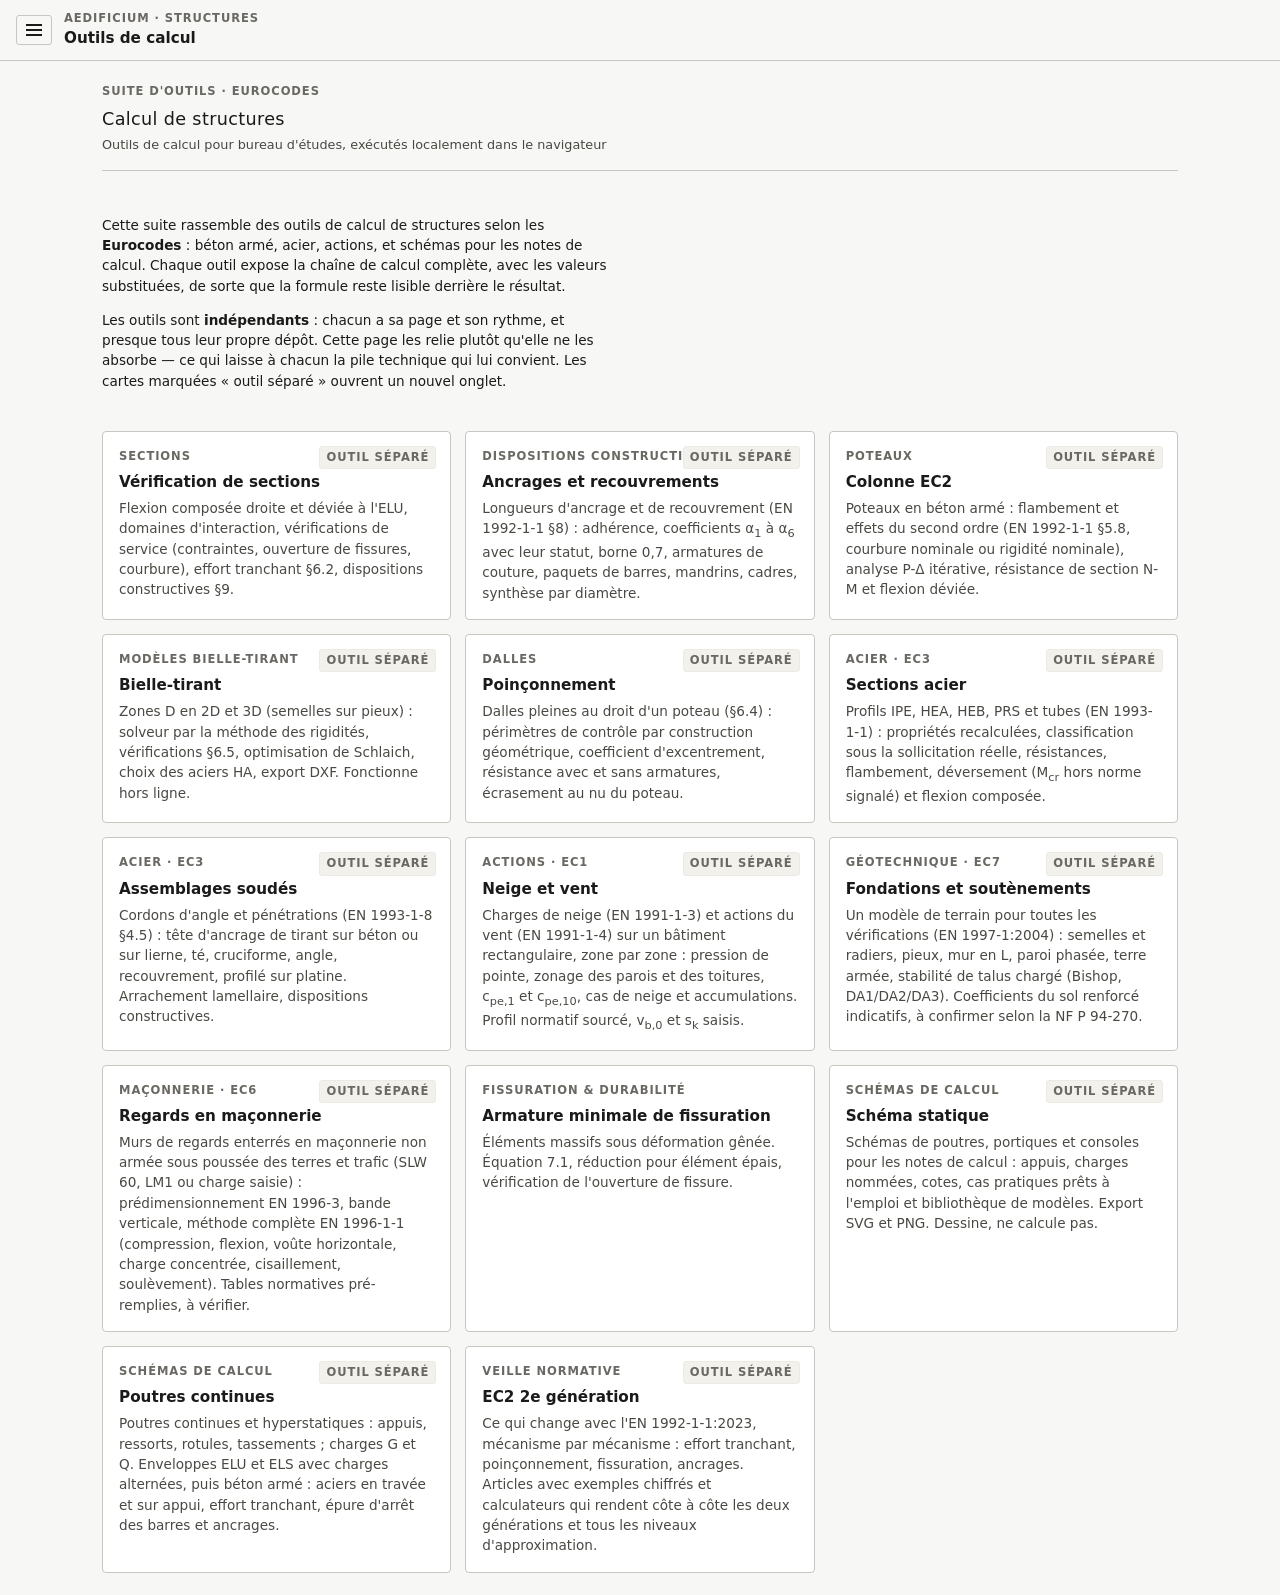
==== index.html @ 19eb360b "feat: carte et menu de l outil regards en maconnerie (EC6) Co-Authored-By: Claude Opus 5.5 <noreply@" ====
<!DOCTYPE html>
<html lang="fr">
<head>
<meta charset="UTF-8">
<meta name="viewport" content="width=device-width, initial-scale=1.0">
<title>Aedificium · Outils de calcul de structures</title>
<style>
  :root{
    /* ---- Chassis ---- */
    --fond:#f7f7f6;             /* fond de page */
    --surface:#ffffff;          /* cartes, panneaux, champs */
    --surface-appui:#f2f1ec;    /* en-tetes de tableau, boutons au repos, blocs d'attente */
    --texte:#1a1a1a;
    --texte-doux:#4a4842;       /* notes, libelles de ligne, corps secondaire */
    --texte-faible:#6a6862;     /* legend, sous-titres, surtitres */
    --bordure:#c8c6c0;          /* filet structurant : cadres, champs, separateurs */
    --bordure-douce:#eceae4;    /* filet interne : lignes de liste, lignes de tableau */

    /* ---- Interface ---- */
    --accent:#1e5aa8;           /* focus, liens, etat actif — JAMAIS une couleur de sens */
    --accent-doux:#eaf1f9;      /* fond d'un champ actif, surlignage de zone */

    /* ---- Couleurs de sens ---- */
    --compression:#2f5d8a;      /* bielle, beton comprime, domaine resistant */
    --traction:#a8442a;         /* tirant, acier tendu, point sollicitant */
    --beton:#e7eaee;            /* aplat de matiere dans les traces */
    --neutre:#9a978f;           /* barre a effort nul, reperes de cotation */

    /* ---- Verdicts : trois etats, pas quatre ---- */
    --ok:#1f6f3f;      --ok-fond:#eaf4ee;
    --alerte:#8a6d00;  --alerte-fond:#fdf6e3;
    --refus:#a52121;   --refus-fond:#f8ecec;

    /* ---- Typographie ---- */
    --sans:system-ui,-apple-system,'Segoe UI',Roboto,sans-serif;
    --mono:ui-monospace,SFMono-Regular,Menlo,Consolas,monospace;

    /* ---- Rayons ---- */
    --rayon:4px;                /* cartes, panneaux, fieldsets */
    --rayon-petit:3px;          /* champs, boutons, pastilles */

    color-scheme:light;

    /* ---- Gabarit propre au hub ---- */
    --nav:252px;
  }
  *{box-sizing:border-box}
  html{-webkit-text-size-adjust:100%}
  body{margin:0;color:var(--texte);background:var(--fond);font-family:var(--sans);font-size:14px;line-height:1.5}
  :focus-visible{outline:2px solid var(--accent);outline-offset:1px}

  /* Tout nombre, toute unite : monoespace tabulaire. Le monoespace ne sert
     jamais de police de titre. */
  .field .u,.card .val,.kv,.step,.verdict,table,input[type=number]{
    font-family:var(--mono);font-variant-numeric:tabular-nums}

  /* Surtitres, libelles de panneau, pastilles et boutons : sans, majuscules
     espacees. */
  .eyebrow,.t-eyebrow,.menu-group-lbl,.subh,.tag,.card .k,.tool-card .cat,
  .tool-card .status,.placeholder .big,caption,.step.head,.verdict small,
  button.tool,details.adv summary,details.deriv summary,.panel-h{
    font-family:var(--sans);font-size:.72rem;letter-spacing:.08em;
    text-transform:uppercase;font-weight:600}

  /* ---------- App shell ---------- */
  /*
   * Le volet de navigation est un TIROIR, a toutes les largeurs.
   *
   * Il occupait auparavant une colonne permanente de 252 px sur grand ecran.
   * Un menu de six entrees, qu'on consulte quelques secondes puis plus du
   * tout, n'a pas a retenir un quart de la largeur pendant qu'on saisit. Il
   * s'ouvre donc sur demande, par l'icone a trois barres, et se referme des
   * qu'on a choisi — au clic sur le voile, a la touche Echap, ou en changeant
   * de page.
   */
  .app{display:grid;grid-template-columns:1fr;min-height:100vh}
  aside.nav{
    background:var(--surface);border-right:1px solid var(--bordure);
    position:fixed;left:0;top:0;width:var(--nav);height:100vh;overflow-y:auto;
    display:flex;flex-direction:column;z-index:40;
    /* Ferme, le volet sort AUSSI de l'ordre de tabulation : `visibility`
       fait ce que `transform` seul ne fait pas. */
    transform:translateX(-100%);visibility:hidden;
    transition:transform .2s, visibility .2s;
  }
  body.nav-open aside.nav{transform:translateX(0);visibility:visible}
  .brand{padding:20px 18px 16px;border-bottom:1px solid var(--bordure-douce)}
  .brand .eyebrow{color:var(--texte-faible)}
  .brand .name{font-size:.95rem;font-weight:600;margin-top:3px}
  .brand .desc{font-size:.8rem;color:var(--texte-doux);margin-top:2px}
  nav.menu{padding:10px 0;flex:1}
  .menu-group{padding:12px 18px 4px}
  .menu-group-lbl{color:var(--texte-faible)}
  a.item,span.item{
    display:flex;align-items:center;justify-content:space-between;gap:8px;
    padding:8px 18px 8px 16px;font-size:.85rem;color:var(--texte);text-decoration:none;
    border-left:3px solid transparent;cursor:pointer;
  }
  a.item:hover{background:var(--fond)}
  a.item.active{background:var(--accent-doux);border-left-color:var(--accent);color:var(--accent);font-weight:600}
  a.item:focus-visible{outline-offset:-2px}
  span.item.disabled{color:var(--texte-faible);cursor:default}
  .tag{padding:2px 6px;border-radius:var(--rayon-petit);background:var(--surface-appui);
    color:var(--texte-faible);border:1px solid var(--bordure-douce)}
  .nav-foot{padding:14px 18px;border-top:1px solid var(--bordure-douce);font-size:.8rem;color:var(--texte-doux);line-height:1.45}

  main{min-width:0}

  /*
   * La barre du haut porte l'icone du tiroir et l'identite de la suite. Elle
   * reste collee en haut : le menu doit etre atteignable sans remonter la
   * page.
   */
  .topbar{display:flex;align-items:center;gap:12px;position:sticky;top:0;z-index:30;
    background:var(--fond);border-bottom:1px solid var(--bordure);padding:10px 16px}
  .topbar .t-name{font-weight:600;font-size:.95rem}
  .topbar .t-eyebrow{color:var(--texte-faible)}
  .hamb{display:inline-flex;flex-direction:column;gap:3px;background:none;
    border:1px solid var(--bordure);border-radius:var(--rayon-petit);padding:8px 9px;cursor:pointer}
  .hamb:hover{background:var(--surface-appui)}
  .hamb span{width:16px;height:2px;background:var(--texte);display:block}

  /*
   * Le voile n'existe QUE volet ouvert. Sans la regle de base `display:none`,
   * il redevient un div ordinaire, donc une CELLULE de la grille `.app` :
   * il occupait la premiere colonne et repoussait le contenu hors de l'ecran.
   */
  .scrim{display:none;position:fixed;inset:0;background:var(--texte);opacity:.35;z-index:35}
  body.nav-open .scrim{display:block}

  .view-wrap{max-width:1120px;margin:0 auto;padding:0 22px}

  .page-h{display:flex;justify-content:space-between;align-items:flex-end;gap:20px;flex-wrap:wrap;
    padding:22px 0 16px;border-bottom:1px solid var(--bordure);margin-bottom:22px}
  .page-h .eyebrow{color:var(--texte-faible)}
  .page-h h1{font-size:1.1rem;margin:6px 0 2px;letter-spacing:.02em;font-weight:400}
  .page-h .sub{color:var(--texte-doux);font-size:.8rem}
  .verdict{font-size:.85rem;border-left:3px solid;border-radius:var(--rayon);padding:9px 13px;white-space:nowrap;font-weight:600}
  .verdict small{display:block;font-weight:400;color:inherit}
  .v-ok{color:var(--ok);border-color:var(--ok);background:var(--ok-fond)}
  .v-no{color:var(--refus);border-color:var(--refus);background:var(--refus-fond)}

  /* ---------- Accueil ---------- */
  .hero{padding:8px 0 4px}
  .hero .lead{font-size:.85rem;color:var(--texte);max-width:60ch}
  .toolgrid{display:grid;grid-template-columns:repeat(auto-fill,minmax(260px,1fr));gap:14px;margin:22px 0}
  .tool-card{display:block;text-decoration:none;color:inherit;border:1px solid var(--bordure);border-radius:var(--rayon);background:var(--surface);padding:16px;position:relative;transition:border-color .15s}
  a.tool-card:hover{border-color:var(--accent)}
  .tool-card .cat{color:var(--texte-faible)}
  .tool-card h3{font-size:.95rem;margin:6px 0 4px;font-weight:600}
  .tool-card p{font-size:.85rem;color:var(--texte-doux);margin:0}
  /* Pastille d'etat : information, pas verdict — donc pas de couleur de sens. */
  .tool-card .status{position:absolute;top:14px;right:14px;padding:2px 6px;border-radius:var(--rayon-petit);
    background:var(--surface-appui);color:var(--texte-faible);border:1px solid var(--bordure-douce)}
  .tool-card.soon{opacity:.85}

  /* ---------- shared building blocks (fissuration) ---------- */
  .grid{display:grid;grid-template-columns:340px 1fr;gap:22px;margin:0 0 22px}
  @media(max-width:900px){.grid{grid-template-columns:1fr}}
  .panel{background:var(--surface);border:1px solid var(--bordure);border-radius:var(--rayon)}
  .panel-h{color:var(--texte-faible);background:var(--surface-appui);
    border-bottom:1px solid var(--bordure-douce);padding:9px 14px;display:flex;align-items:center;gap:8px}
  .panel-h .num{color:var(--accent)}
  .panel-b{padding:12px 14px}
  .field{display:grid;grid-template-columns:1fr 96px;align-items:center;gap:8px;margin:8px 0;font-size:.85rem}
  .field .u{font-size:.8rem;color:var(--texte-doux);text-align:left;grid-column:2;margin-top:-4px}
  .field.stack{grid-template-columns:1fr}
  input,select{padding:.28rem .4rem;border:1px solid var(--bordure);border-radius:var(--rayon-petit);
    background:var(--surface);color:inherit;font:inherit;width:100%}
  input[type=number]{font-family:var(--mono);font-variant-numeric:tabular-nums;text-align:right;-moz-appearance:textfield}
  select{text-align:left}
  /* Le champ n'est habille d'accent-doux que pendant la saisie. */
  input:focus,select:focus{background:var(--accent-doux)}
  .note{font-size:.8rem;color:var(--texte-doux);margin:2px 0 10px;line-height:1.35}
  .grp{border-top:1px solid var(--bordure-douce);margin-top:6px;padding-top:8px}
  .grp:first-child{border-top:0;margin-top:0;padding-top:0}
  .subh{color:var(--texte-faible);padding:0 0 4px}
  details.adv summary{cursor:pointer;color:var(--texte-faible);padding:6px 0}
  details.adv[open] summary{color:var(--texte)}

  .draw-wrap{background:var(--surface);border:1px solid var(--bordure);border-radius:var(--rayon);margin-bottom:22px}
  .draw-b{padding:6px}
  svg.section{display:block;width:100%;height:auto;background:var(--surface);
    border:1px solid var(--bordure-douce);border-radius:var(--rayon-petit)}
  .legend{display:flex;gap:16px;flex-wrap:wrap;font-size:.8rem;color:var(--texte-doux);padding:8px 12px;border-top:1px solid var(--bordure-douce)}
  .legend i{display:inline-block;width:11px;height:11px;margin-right:5px;vertical-align:-1px;border-radius:1px}

  .cards{display:grid;grid-template-columns:1fr 1fr;gap:12px;margin-bottom:12px}
  @media(max-width:520px){.cards{grid-template-columns:1fr}}
  .card{border:1px solid var(--bordure);border-radius:var(--rayon);padding:12px 14px;background:var(--surface)}
  .card .k{color:var(--texte-faible)}
  .card .val{font-size:1.1rem;font-weight:600;margin-top:2px;line-height:1.1}
  .card .val small{font-size:.8rem;color:var(--texte-doux);font-weight:400}
  .card .x{font-family:var(--sans);font-size:.8rem;color:var(--texte-doux);margin-top:3px}
  .card.gov{border-color:var(--accent);background:var(--accent-doux)}
  .card.gov .val{color:var(--accent)}

  /* Verdict : lisere gauche de 3px, fond *-fond, texte en couleur pleine. */
  .verif{border:1px solid var(--bordure);border-radius:var(--rayon);overflow:hidden}
  .verif.ok{border-left:3px solid var(--ok)} .verif.no{border-left:3px solid var(--refus)}
  .verif-h{padding:10px 14px;font-size:.85rem;font-weight:600;display:flex;justify-content:space-between;align-items:center;gap:10px}
  .verif.ok .verif-h{background:var(--ok-fond);color:var(--ok)}
  .verif.no .verif-h{background:var(--refus-fond);color:var(--refus)}
  .verif-b{padding:6px 14px 12px}
  .kv{display:flex;justify-content:space-between;gap:10px;font-size:.85rem;padding:5px 0;border-bottom:1px solid var(--bordure-douce)}
  .kv:last-child{border-bottom:0}
  .kv .lab{font-family:var(--sans);color:var(--texte-doux)}

  details.deriv{margin-top:14px;background:var(--surface);border:1px solid var(--bordure);border-radius:var(--rayon)}
  details.deriv summary{cursor:pointer;color:var(--texte-faible);padding:11px 14px;list-style:none}
  details.deriv summary::-webkit-details-marker{display:none}
  details.deriv summary::before{content:"▸ ";color:var(--accent)}
  details.deriv[open] summary::before{content:"▾ "}
  .deriv-b{padding:2px 14px 14px;border-top:1px solid var(--bordure-douce)}
  .step{font-size:.85rem;padding:7px 0;border-bottom:1px solid var(--bordure-douce);display:grid;grid-template-columns:150px 1fr auto;gap:10px;align-items:baseline}
  @media(max-width:600px){.step{grid-template-columns:1fr}}
  .step .sym{color:var(--accent)}
  .step .expr{color:var(--texte-doux);word-break:break-word}
  .step .res{text-align:right;white-space:nowrap}
  .step.head{grid-template-columns:1fr;border-bottom:1px solid var(--bordure);color:var(--texte-faible);margin-top:8px;padding-bottom:4px}

  .ref{margin:22px 0}
  table{border-collapse:collapse;width:100%;font-size:.85rem;background:var(--surface)}
  th,td{border-bottom:1px solid var(--bordure-douce);padding:5px 8px;text-align:center;font-weight:400}
  th{background:var(--surface-appui);color:var(--texte-doux)}
  td.l,th.l{text-align:left}
  caption{text-align:left;color:var(--texte-faible);padding:10px 0 6px}

  .foot{border-top:1px solid var(--bordure);padding:18px 0 40px;color:var(--texte-doux);font-size:.8rem;line-height:1.5;margin-top:22px}
  .foot b{color:var(--texte)}
  .tools{display:flex;gap:10px;margin:0 0 12px;flex-wrap:wrap}
  button.tool{cursor:pointer;padding:.32rem .7rem;border:1px solid var(--bordure);border-radius:var(--rayon-petit);
    background:var(--surface-appui);color:inherit}
  button.tool:hover{background:color-mix(in srgb, var(--surface-appui) 95%, var(--texte))}

  /* Attente : bloc gris, pas un verdict — donc pas de lisere colore. */
  .placeholder{border:1px solid var(--bordure);border-radius:var(--rayon);background:var(--surface-appui);padding:34px 24px;text-align:center;margin:8px 0}
  .placeholder .big{color:var(--texte-faible)}
  .placeholder p{max-width:52ch;margin:10px auto 0;color:var(--texte-doux);font-size:.85rem}

  @media print{
    body{background:#fff}
    .app{grid-template-columns:1fr}
    aside.nav,.topbar,.hamb,.scrim,.tools,button.tool,details.deriv,details.adv{display:none!important}
    input,select{border:0;background:none;padding:0}
  }
  @media(prefers-reduced-motion:no-preference){
    .card .val,.verif,.verdict,.tool-card{transition:.18s}
  }
  @media(prefers-reduced-motion:reduce){
    aside.nav{transition:none}
  }

/* Une valeur forcee hors du domaine physique n'est pas un echec de
   verification : c'est un AVERTISSEMENT. D'ou la couleur d'alerte, jamais
   celle du refus — « une couleur de sens ne sert jamais de decor » vaut
   aussi dans l'autre sens. */
.avert{margin:0 0 12px}
.avert ul{margin:0;padding:10px 14px 10px 28px;list-style:disc;
  background:var(--alerte-fond);border-left:3px solid var(--alerte);
  border-radius:var(--rayon-petit);color:var(--alerte);font-size:.82rem;line-height:1.45}
.avert li+li{margin-top:6px}
</style>
</head>
<body>
<div class="app">
  <div class="scrim" onclick="toggleNav(false)"></div>

  <aside class="nav" id="nav">
    <div class="brand">
      <div class="eyebrow">Aedificium · Structures</div>
      <div class="name">Outils de calcul</div>
      <div class="desc">Bureau d'études · Eurocodes</div>
    </div>
    <nav class="menu" id="menu"></nav>
    <div class="nav-foot">
      Calculs exécutés localement, sans transmission de données. Eurocodes, 1<sup>re</sup> génération, valeurs recommandées.
    </div>
  </aside>

  <main>
    <div class="topbar">
      <button class="hamb" id="hamb" aria-label="Menu" aria-controls="nav" aria-expanded="false"
              onclick="toggleNav(!document.body.classList.contains('nav-open'))"><span></span><span></span><span></span></button>
      <div><div class="t-eyebrow">Aedificium · Structures</div><div class="t-name">Outils de calcul</div></div>
    </div>
    <div class="view-wrap"><div id="view"></div></div>
  </main>
</div>

<!--
  Charge AVANT le script en ligne : les deux sont des scripts classiques et
  partagent la portee globale, donc `armatureMinimaleBridage` y est visible.
  Le passer en module casserait les `onclick` en ligne de la page.
-->
<script src="./asmin.js"></script>

<script>
"use strict";
const $ = id => document.getElementById(id);

/* =========================================================
   REGISTRE DES PAGES ET DU MENU
   Pour ajouter un outil : ecrire une fonction render(container),
   l'enregistrer dans PAGES, et ajouter une entree dans MENU.
   ========================================================= */
const PAGES = {
  accueil:     { title:"Accueil",                          render:renderAccueil },
  fissuration: { title:"Armature minimale de fissuration", render:renderFissuration },
};

/*
 * Les outils de la suite vivent dans des DEPOTS SEPARES, chacun avec sa propre
 * pile technique et sa propre adresse. Cette page les relie ; elle ne les
 * absorbe pas. Une entree de menu porte donc soit une route interne
 * (`["route","Libelle"]`), soit une adresse externe
 * (`{href:"…", label:"…"}`).
 */
const OUTILS_EXTERNES = {
  sectionUls:   "https://henri421.github.io/section-uls/",
  stm:          "https://henri421.github.io/MBT/",
  poinconnement:"https://henri421.github.io/poinconnement/",
  assemblages:  "https://henri421.github.io/assemblages-ec3/",
  schema:       "https://henri421.github.io/schema-statique/",
  poutres:      "https://henri421.github.io/beam/",
  climat:       "https://henri421.github.io/charges-climatiques/",
  ancrages:     "https://henri421.github.io/dispositions-constructives/",
  colonne:      "https://henri421.github.io/colonne_ec2/",
  sectionsEc3:  "https://henri421.github.io/sections-ec3/",
  ec2Gen2:      "https://henri421.github.io/blog/",
  fondbis:      "https://henri421.github.io/Fondbis/",
  regard:       "https://henri421.github.io/regard/",
};

const MENU = [
  { group:null,                       items:[["accueil","Accueil"]] },
  { group:"Sections",                 items:[{href:OUTILS_EXTERNES.sectionUls, label:"Vérification de sections"}] },
  { group:"Dispositions constructives", items:[{href:OUTILS_EXTERNES.ancrages, label:"Ancrages et recouvrements"}] },
  { group:"Poteaux",                  items:[{href:OUTILS_EXTERNES.colonne, label:"Colonne EC2"}] },
  { group:"Modèles bielle-tirant",    items:[{href:OUTILS_EXTERNES.stm, label:"Bielle-tirant"}] },
  { group:"Dalles",                   items:[{href:OUTILS_EXTERNES.poinconnement, label:"Poinçonnement"}] },
  { group:"Acier · EC3",              items:[{href:OUTILS_EXTERNES.sectionsEc3, label:"Sections acier"},{href:OUTILS_EXTERNES.assemblages, label:"Assemblages soudés"}] },
  { group:"Actions · EC1",            items:[{href:OUTILS_EXTERNES.climat, label:"Neige et vent"}] },
  { group:"Géotechnique · EC7",       items:[{href:OUTILS_EXTERNES.fondbis, label:"Fondations et soutènements"}] },
  { group:"Maçonnerie · EC6",         items:[{href:OUTILS_EXTERNES.regard, label:"Regards en maçonnerie"}] },
  { group:"Fissuration & durabilité", items:[["fissuration","Armature minimale"]] },
  { group:"Schémas de calcul",        items:[{href:OUTILS_EXTERNES.schema, label:"Schéma statique"},{href:OUTILS_EXTERNES.poutres, label:"Poutres continues"}] },
  { group:"Veille normative",         items:[{href:OUTILS_EXTERNES.ec2Gen2, label:"EC2 2e génération"}] },
];

function buildMenu(){
  const m=$("menu"); let h="";
  MENU.forEach(sec=>{
    if(sec.group) h+=`<div class="menu-group"><span class="menu-group-lbl">${sec.group}</span></div>`;
    sec.items.forEach(item=>{
      // Adresse externe : lien sortant, ouvert dans un nouvel onglet, signale
      // comme tel. L'utilisateur doit savoir qu'il quitte cette page.
      if(!Array.isArray(item)){
        h+=`<a class="item" href="${item.href}" target="_blank" rel="noopener">${item.label}</a>`;
        return;
      }
      const [route,label]=item;
      if(sec.soon){
        h+=`<span class="item disabled">${label}</span>`;
      }else{
        h+=`<a class="item" href="#${route}" data-route="${route}">${label}</a>`;
      }
    });
  });
  m.innerHTML=h;
}
function setActive(route){
  document.querySelectorAll("a.item").forEach(a=>{
    const on=a.dataset.route===route;
    a.classList.toggle("active",on);
    if(on)a.setAttribute("aria-current","page"); else a.removeAttribute("aria-current");
  });
}
/*
 * Le tiroir de navigation. Un seul chemin d'ouverture et de fermeture : la
 * classe sur `body`. L'etat de l'icone la suit, sinon un lecteur d'ecran
 * annoncerait un menu ferme alors qu'il est ouvert.
 */
function toggleNav(open){
  document.body.classList.toggle("nav-open",open);
  const b=$("hamb");
  if(b) b.setAttribute("aria-expanded", open?"true":"false");
}
document.addEventListener("keydown", e=>{ if(e.key==="Escape") toggleNav(false); });

function router(){
  const route = (location.hash.replace("#","")||"accueil");
  const page = PAGES[route] || PAGES.accueil;
  document.title = page.title + " · Aedificium";
  const view=$("view"); view.innerHTML="";
  page.render(view);
  setActive(PAGES[route]?route:"accueil");
  toggleNav(false);
  window.scrollTo(0,0);
}
window.addEventListener("hashchange",router);

/* =========================================================
   PAGE : ACCUEIL
   ========================================================= */
function renderAccueil(view){
  view.innerHTML = `
  <div class="page-h">
    <div>
      <div class="eyebrow">Suite d'outils · Eurocodes</div>
      <h1>Calcul de structures</h1>
      <div class="sub">Outils de calcul pour bureau d'études, exécutés localement dans le navigateur</div>
    </div>
  </div>

  <div class="hero">
    <p class="lead">Cette suite rassemble des outils de calcul de structures selon les <b>Eurocodes</b> : béton armé, acier, actions, et schémas pour les notes de calcul. Chaque outil expose la chaîne de calcul complète, avec les valeurs substituées, de sorte que la formule reste lisible derrière le résultat.</p>
    <p class="lead">Les outils sont <b>indépendants</b> : chacun a sa page et son rythme, et presque tous leur propre dépôt. Cette page les relie plutôt qu'elle ne les absorbe — ce qui laisse à chacun la pile technique qui lui convient. Les cartes marquées « outil séparé » ouvrent un nouvel onglet.</p>
  </div>

  <div class="toolgrid">
    <a class="tool-card" href="${OUTILS_EXTERNES.sectionUls}" target="_blank" rel="noopener"><span class="status">outil séparé</span>
      <div class="cat">Sections</div>
      <h3>Vérification de sections</h3>
      <p>Flexion composée droite et déviée à l'ELU, domaines d'interaction, vérifications de service (contraintes, ouverture de fissures, courbure), effort tranchant &sect;6.2, dispositions constructives &sect;9.</p>
    </a>
    <a class="tool-card" href="${OUTILS_EXTERNES.ancrages}" target="_blank" rel="noopener"><span class="status">outil séparé</span>
      <div class="cat">Dispositions constructives</div>
      <h3>Ancrages et recouvrements</h3>
      <p>Longueurs d'ancrage et de recouvrement (EN 1992-1-1 &sect;8) : adhérence, coefficients &alpha;<sub>1</sub> à &alpha;<sub>6</sub> avec leur statut, borne 0,7, armatures de couture, paquets de barres, mandrins, cadres, synthèse par diamètre.</p>
    </a>
    <a class="tool-card" href="${OUTILS_EXTERNES.colonne}" target="_blank" rel="noopener"><span class="status">outil séparé</span>
      <div class="cat">Poteaux</div>
      <h3>Colonne EC2</h3>
      <p>Poteaux en béton armé : flambement et effets du second ordre (EN 1992-1-1 &sect;5.8, courbure nominale ou rigidité nominale), analyse P-&Delta; itérative, résistance de section N-M et flexion déviée.</p>
    </a>
    <a class="tool-card" href="${OUTILS_EXTERNES.stm}" target="_blank" rel="noopener"><span class="status">outil séparé</span>
      <div class="cat">Modèles bielle-tirant</div>
      <h3>Bielle-tirant</h3>
      <p>Zones D en 2D et 3D (semelles sur pieux) : solveur par la méthode des rigidités, vérifications &sect;6.5, optimisation de Schlaich, choix des aciers HA, export DXF. Fonctionne hors ligne.</p>
    </a>
    <a class="tool-card" href="${OUTILS_EXTERNES.poinconnement}" target="_blank" rel="noopener"><span class="status">outil séparé</span>
      <div class="cat">Dalles</div>
      <h3>Poinçonnement</h3>
      <p>Dalles pleines au droit d'un poteau (&sect;6.4) : périmètres de contrôle par construction géométrique, coefficient d'excentrement, résistance avec et sans armatures, écrasement au nu du poteau.</p>
    </a>
    <a class="tool-card" href="${OUTILS_EXTERNES.sectionsEc3}" target="_blank" rel="noopener"><span class="status">outil séparé</span>
      <div class="cat">Acier &middot; EC3</div>
      <h3>Sections acier</h3>
      <p>Profils IPE, HEA, HEB, PRS et tubes (EN 1993-1-1) : propriétés recalculées, classification sous la sollicitation réelle, résistances, flambement, déversement (M<sub>cr</sub> hors norme signalé) et flexion composée.</p>
    </a>
    <a class="tool-card" href="${OUTILS_EXTERNES.assemblages}" target="_blank" rel="noopener"><span class="status">outil séparé</span>
      <div class="cat">Acier &middot; EC3</div>
      <h3>Assemblages soudés</h3>
      <p>Cordons d'angle et pénétrations (EN 1993-1-8 &sect;4.5) : tête d'ancrage de tirant sur béton ou sur lierne, té, cruciforme, angle, recouvrement, profilé sur platine. Arrachement lamellaire, dispositions constructives.</p>
    </a>
    <a class="tool-card" href="${OUTILS_EXTERNES.climat}" target="_blank" rel="noopener"><span class="status">outil séparé</span>
      <div class="cat">Actions &middot; EC1</div>
      <h3>Neige et vent</h3>
      <p>Charges de neige (EN 1991-1-3) et actions du vent (EN 1991-1-4) sur un bâtiment rectangulaire, zone par zone : pression de pointe, zonage des parois et des toitures, c<sub>pe,1</sub> et c<sub>pe,10</sub>, cas de neige et accumulations. Profil normatif sourcé, v<sub>b,0</sub> et s<sub>k</sub> saisis.</p>
    </a>
    <a class="tool-card" href="${OUTILS_EXTERNES.fondbis}" target="_blank" rel="noopener"><span class="status">outil séparé</span>
      <div class="cat">Géotechnique &middot; EC7</div>
      <h3>Fondations et soutènements</h3>
      <p>Un modèle de terrain pour toutes les vérifications (EN 1997-1:2004) : semelles et radiers, pieux, mur en L, paroi phasée, terre armée, stabilité de talus chargé (Bishop, DA1/DA2/DA3). Coefficients du sol renforcé indicatifs, à confirmer selon la NF P 94-270.</p>
    </a>
    <a class="tool-card" href="${OUTILS_EXTERNES.regard}" target="_blank" rel="noopener"><span class="status">outil séparé</span>
      <div class="cat">Maçonnerie &middot; EC6</div>
      <h3>Regards en maçonnerie</h3>
      <p>Murs de regards enterrés en maçonnerie non armée sous poussée des terres et trafic (SLW 60, LM1 ou charge saisie) : prédimensionnement EN 1996-3, bande verticale, méthode complète EN 1996-1-1 (compression, flexion, voûte horizontale, charge concentrée, cisaillement, soulèvement). Tables normatives pré-remplies, à vérifier.</p>
    </a>
    <a class="tool-card" href="#fissuration">
      <div class="cat">Fissuration &amp; durabilité</div>
      <h3>Armature minimale de fissuration</h3>
      <p>Éléments massifs sous déformation gênée. Équation 7.1, réduction pour élément épais, vérification de l'ouverture de fissure.</p>
    </a>
    <a class="tool-card" href="${OUTILS_EXTERNES.schema}" target="_blank" rel="noopener"><span class="status">outil séparé</span>
      <div class="cat">Schémas de calcul</div>
      <h3>Schéma statique</h3>
      <p>Schémas de poutres, portiques et consoles pour les notes de calcul : appuis, charges nommées, cotes, cas pratiques prêts à l'emploi et bibliothèque de modèles. Export SVG et PNG. Dessine, ne calcule pas.</p>
    </a>
    <a class="tool-card" href="${OUTILS_EXTERNES.poutres}" target="_blank" rel="noopener"><span class="status">outil séparé</span>
      <div class="cat">Schémas de calcul</div>
      <h3>Poutres continues</h3>
      <p>Poutres continues et hyperstatiques : appuis, ressorts, rotules, tassements ; charges G et Q. Enveloppes ELU et ELS avec charges alternées, puis béton armé : aciers en travée et sur appui, effort tranchant, épure d'arrêt des barres et ancrages.</p>
    </a>
    <a class="tool-card" href="${OUTILS_EXTERNES.ec2Gen2}" target="_blank" rel="noopener"><span class="status">outil séparé</span>
      <div class="cat">Veille normative</div>
      <h3>EC2 2e génération</h3>
      <p>Ce qui change avec l'EN 1992-1-1:2023, mécanisme par mécanisme : effort tranchant, poinçonnement, fissuration, ancrages. Articles avec exemples chiffrés et calculateurs qui rendent côte à côte les deux générations et tous les niveaux d'approximation.</p>
    </a>
  </div>`;
}

/* =========================================================
   PAGE : PLACEHOLDER "À VENIR"
   ========================================================= */
function renderSoon(view,title,cat,desc){
  view.innerHTML=`
  <div class="page-h">
    <div><div class="eyebrow">${cat}</div><h1>${title}</h1><div class="sub">Module en préparation</div></div>
  </div>
  <div class="placeholder">
    <div class="big">Outil à venir</div>
    <p>${desc}</p>
    <p style="margin-top:14px"><a href="#accueil" style="color:var(--accent)">Retour à l'accueil</a></p>
  </div>`;
}

/* =========================================================
   PAGE : ARMATURE MINIMALE DE FISSURATION
   ========================================================= */
const F_IDS=["fck","s","t","mode","fcteff","kzt","methode","convK","fyk","sigsMode","sigsVal","phistar","h","b","c","phi","cas","wk","asprov","kt","k1","k2","k3","k4",
  // Champs de FORCAGE. Vides par defaut : un champ vide veut dire « calcule ».
  "impFctm","impFcteff","impD1","impHcef","impK","impKc","impAct","impAceff","impSigs"];

const F_DEF={fck:30,s:"0.25",t:3,mode:"impose",fcteff:2.9,kzt:0.8,methode:"din",convK:"ec2",fyk:500,sigsMode:"fyk",sigsVal:320,phistar:13.54,h:1000,b:1000,c:50,phi:12,cas:"traction",wk:0.3,asprov:8000,kt:0.4,k1:0.8,k2:1.0,k3:3.4,k4:0.425,
  // ⚠ CHAINES VIDES et non zeros : un « 0 » dans un champ de forcage serait
  // une valeur imposee a zero, ce qui annulerait l armature en silence.
  impFctm:"",impFcteff:"",impD1:"",impHcef:"",impK:"",impKc:"",impAct:"",impAceff:"",impSigs:""};
let fissState={};

const fmt=(x,d=2)=>(isFinite(x)?x.toLocaleString("fr-FR",{minimumFractionDigits:d,maximumFractionDigits:d}):"—");
const fmt0=x=>(isFinite(x)?Math.round(x).toLocaleString("fr-FR"):"—");

function renderFissuration(view){
  view.innerHTML = FISS_HTML;
  F_IDS.forEach(k=>{ const el=$(k); if(!el)return; el.value = (k in fissState)?fissState[k]:F_DEF[k]; });
  F_IDS.forEach(k=>{
    const el=$(k);
    el.addEventListener("input",()=>{ fissState[k]=el.value; fissRender(); });
  });
  $("cas").addEventListener("change",()=>{ $("k2").value=($("cas").value==="traction")?1.0:0.5; fissState.k2=$("k2").value; fissRender(); });
  buildBetonTable();
  fissRender();
}

function fissReadInputs(){
  const v={}; F_IDS.forEach(k=>{ const el=$(k); v[k]=(el.tagName==="SELECT")?el.value:parseFloat(el.value); }); return v;
}

function fissCompute(v){
  const r={};
  r.fcm=v.fck+8;
  r.fctm=v.fck<=50?0.30*Math.pow(v.fck,2/3):2.12*Math.log(1+r.fcm/10);
  r.bcc=Math.exp(parseFloat(v.s)*(1-Math.sqrt(28/v.t)));
  r.fctmt=(v.t<28?r.bcc:Math.pow(r.bcc,2/3))*r.fctm;
  r.fcteff=(v.mode==="auto")?r.fctmt:v.fcteff;
  // La chaine d'armature minimale vit dans asmin.js, testee contre le cas de
  // validation de SPEC_correction_Asmin_bridage.md §7. Ne pas la reecrire ici.
  //
  // Les champs de forcage : un champ VIDE veut dire « calcule », jamais zero.
  // `retenu()` dans asmin.js ignore les chaines vides et les NaN — et
  // `fissReadInputs` fait `parseFloat`, qui rend NaN sur un champ vide — donc
  // on peut les transmettre tels quels sans les filtrer ici.
  const impose = {
    fctm: v.impFctm, fcteff: v.impFcteff, d1: v.impD1, hcef: v.impHcef,
    k: v.impK, kc: v.impKc, Act: v.impAct, Aceff: v.impAceff, sigs: v.impSigs,
  };

  const am = armatureMinimaleBridage({
    h: v.h, b: v.b, cnom: v.c, phi: v.phi,
    fck: v.fck, fyk: v.fyk, Es: 200000,
    wk: v.wk, kzt: v.kzt, kc: (v.cas === "traction") ? 1.0 : 0.4,
    methode: v.methode,
    conventionK: v.convK,
    sollicitation: v.cas,
    // UN SEUL selecteur pour f_ct,eff, a quatre branches, plutot que deux
    // controles qui se recouvriraient. « impose » et « auto » fournissent la
    // valeur directement ; « kzt » et « tardif » la laissent calculer par
    // asmin.js, qui porte les deux regles.
    scenario: v.mode === "tardif" ? "tardif" : "jeune",
    ...(v.mode === "impose"
      ? { fcteffImpose: v.fcteff }
      : v.mode === "auto"
        ? { fcteffImpose: r.fctmt }
        : {}),
    ...(v.sigsMode === "phistar"
      ? { phiStar: v.phistar }
      : { sigs: (v.sigsMode === "fyk") ? v.fyk : v.sigsVal }),
    impose,
  });

  r.am = am;
  r.k = am.k;
  r.kc = am.kc;
  r.fctm = am.fctm;
  r.fcteff = am.fcteff;
  r.Act = am.Act;
  r.sigs = am.sigs;
  r.hcef = am.hcef;
  r.Asmin = am.AsMinceTotal;
  r.AsminFace = am.AsMinceParNappe;
  r.AsminThick = am.AsEpaisTotal;
  r.rho = am.AsMinTotal / (v.b * v.h);
  r.nZone = am.nappes;
  r.ActEff = am.nappes * am.Aceff;

  // La non-fragilite du §9.2.1.1 reste calculee ici : elle repond a une AUTRE
  // question — la resistance, pas la maitrise de la fissuration — et ne fait
  // pas partie de la chaine de bridage.
  r.d = v.h - am.d1;
  r.Asnf = Math.max(0.26 * r.fctm / v.fyk, 0.0013) * v.b * r.d;
  r.Asgov = Math.max(am.AsMinTotal, r.Asnf);
  r.govWho = am.AsMinTotal >= r.Asnf ? "équation 7.1 (retrait gêné)" : "non-fragilité";
  r.AcEff = am.nappes * am.Aceff;
  r.rhoEff=v.asprov/r.AcEff;
  r.Nr=r.kc*r.k*r.fcteff*r.Act;
  r.sigsWk=r.Nr/v.asprov;
  r.Ecm=22000*Math.pow(r.fcm/10,0.3);
  r.ae=200000/r.Ecm;
  r.eps=Math.max((r.sigsWk-v.kt*r.fcteff/r.rhoEff*(1+r.ae*r.rhoEff))/200000, 0.6*r.sigsWk/200000);
  r.srmax=v.k3*v.c+v.k1*v.k2*v.k4*v.phi/r.rhoEff;
  r.wk=r.srmax*r.eps;
  r.ok=r.wk<=v.wk;
  return r;
}

function fissDraw(v,r){
  const svg=$("sec"); if(!svg)return;
  /* Un SVG genere en JS ne voit pas les variables CSS : les jetons sont lus une
     seule fois ici, puis passes en valeurs litterales aux attributs. Les
     valeurs de secours ne servent que si les proprietes personnalisees ne sont
     pas resolues (moteur sans support, environnement de test). */
  const cs=getComputedStyle(document.documentElement);
  const jeton=(nom,secours)=>(cs.getPropertyValue(nom)||"").trim()||secours;
  const ZONE_EFFECTIVE=jeton("--accent-doux","#eaf1f9"); // aplat de la zone tendue
  const CONTOUR=jeton("--texte","#1a1a1a");              // trait de section et barres
  const CONSTRUCTION=jeton("--accent","#1e5aa8");        // limite geometrique h_c,ef
  const COTE=jeton("--texte-doux","#4a4842");            // lignes et textes de cotation
  const MONO=jeton("--mono","ui-monospace,monospace");   // les cotes sont des nombres

  const W=640,H=360,padL=70,padR=44,padT=30,padB=50;
  const availW=W-padL-padR, availH=H-padT-padB;
  const sc=Math.min(availW/v.b, availH/v.h);
  const bw=v.b*sc, hh=v.h*sc, x0=padL+(availW-bw)/2, y0=padT+(availH-hh)/2;
  const cc=v.c*sc, hcefpx=r.hcef*sc, rphi=Math.max(2,(v.phi/2)*sc);
  const traction=v.cas==="traction";
  let g="";
  const rect=(x,y,w,h,fill,stroke,sw,dash)=>`<rect x="${x.toFixed(1)}" y="${y.toFixed(1)}" width="${w.toFixed(1)}" height="${h.toFixed(1)}" fill="${fill}" stroke="${stroke||"none"}" stroke-width="${sw||0}" ${dash?`stroke-dasharray="${dash}"`:""}/>`;
  const line=(x1,y1,x2,y2,st,sw,dash)=>`<line x1="${x1.toFixed(1)}" y1="${y1.toFixed(1)}" x2="${x2.toFixed(1)}" y2="${y2.toFixed(1)}" stroke="${st}" stroke-width="${sw||1}" ${dash?`stroke-dasharray="${dash}"`:""}/>`;
  const txt=(x,y,s,anc,col,sz)=>`<text x="${x.toFixed(1)}" y="${y.toFixed(1)}" text-anchor="${anc||"middle"}" fill="${col||CONTOUR}" font-family="${MONO}" font-size="${sz||11}">${s}</text>`;
  g+=rect(x0,y0+hh-hcefpx,bw,hcefpx,ZONE_EFFECTIVE);
  if(traction) g+=rect(x0,y0,bw,hcefpx,ZONE_EFFECTIVE);
  g+=rect(x0,y0,bw,hh,"none",CONTOUR,1.6);
  g+=line(x0,y0+hh-hcefpx,x0+bw,y0+hh-hcefpx,CONSTRUCTION,1,"4 3");
  if(traction) g+=line(x0,y0+hcefpx,x0+bw,y0+hcefpx,CONSTRUCTION,1,"4 3");
  const AsFace=traction?v.asprov/2:v.asprov;
  const barA=Math.PI*v.phi*v.phi/4;
  let n=Math.max(2,Math.round(AsFace/barA));
  const nDraw=Math.min(n,Math.max(2,Math.floor(bw/(2*rphi+4))));
  const face=yc=>{let s="";const us=bw-2*cc;for(let i=0;i<nDraw;i++){const x=x0+cc+(nDraw===1?us/2:us*i/(nDraw-1));s+=`<circle cx="${x.toFixed(1)}" cy="${yc.toFixed(1)}" r="${rphi.toFixed(1)}" fill="${CONTOUR}"/>`;}return s;};
  g+=face(y0+hh-cc);
  if(traction) g+=face(y0+cc);
  const dimX=x0-26;
  g+=line(dimX,y0,dimX,y0+hh,COTE,1)+line(dimX-4,y0,dimX+4,y0,COTE,1)+line(dimX-4,y0+hh,dimX+4,y0+hh,COTE,1);
  g+=`<text x="${(dimX-8).toFixed(1)}" y="${(y0+hh/2).toFixed(1)}" text-anchor="middle" fill="${COTE}" font-family="${MONO}" font-size="11" transform="rotate(-90 ${(dimX-8).toFixed(1)} ${(y0+hh/2).toFixed(1)})">h = ${fmt0(v.h)} mm</text>`;
  const dimY=y0+hh+24;
  g+=line(x0,dimY,x0+bw,dimY,COTE,1)+line(x0,dimY-4,x0,dimY+4,COTE,1)+line(x0+bw,dimY-4,x0+bw,dimY+4,COTE,1);
  g+=txt(x0+bw/2,dimY+14,`b = ${fmt0(v.b)} mm`,"middle",COTE,11);
  const bx=x0+bw+16;
  g+=line(bx,y0+hh-hcefpx,bx,y0+hh,CONSTRUCTION,1)+line(bx-4,y0+hh-hcefpx,bx+4,y0+hh-hcefpx,CONSTRUCTION,1)+line(bx-4,y0+hh,bx+4,y0+hh,CONSTRUCTION,1);
  g+=txt(bx+6,y0+hh-hcefpx/2+4,`h_c,ef=${fmt0(r.hcef)}`,"start",CONSTRUCTION,10);
  svg.innerHTML=g;
}

function fissRender(){
  const v=fissReadInputs(), r=fissCompute(v);
  const am=r.am;
  const nappe=am.nappes===2?" par nappe":"";
  /* Le suffixe « imposé » n'est PAS decoratif : c'est ce qui distingue une
     valeur que la chaine a calculee d'une valeur que l'ingenieur a forcee.
     Sans lui, une note de calcul presenterait les deux de la meme facon et ne
     serait verifiable par personne. */
  const marque=nom=>(am.sources[nom]==="impose"?" (imposé)":"");

  $("asmin").textContent=fmt0(am.AsMinceTotal);
  $("asminface").textContent=(v.cas==="traction")?`${fmt0(am.AsMinceParNappe)} mm²${nappe}`:"face tendue";
  $("asminthick").textContent=fmt0(am.AsEpaisTotal);
  $("asminborne").textContent=`zone de surface · borne ${fmt0(am.BorneTotal)} mm²`;
  $("asnf").textContent=fmt0(r.Asnf);
  $("asgov").textContent=fmt0(r.Asgov);
  $("govwho").textContent="→ "+r.govWho;

  $("approche").textContent=am.approcheRetenue==="epaisse"
    ?"approche ÉPAISSE — elle gouverne"
    :"approche MINCE — elle gouverne";
  $("asretenu").textContent=`${fmt0(am.AsMinParNappe)} mm²${nappe} · ${fmt0(am.AsMinTotal)} mm² au total`;
  $("referentiel").textContent=
    (am.methode==="ec2"?"texte EN 1992-1-1 §7.3.2(3)":"pratique allemande, branches h/d₁")
    +" · "+(am.conventionK==="de"?"k annexe allemande":"k EC2 recommandé");
  $("d1out").textContent=fmt0(am.d1)+" mm"+marque("d1");
  $("hcefout").textContent=fmt0(am.hcef)+" mm"+marque("hcef");
  $("fctmout").textContent=fmt(am.fctm,2)+" MPa"+marque("fctm");
  $("fcteffout").textContent=fmt(am.fcteff,2)+" MPa"+marque("fcteff");
  $("kout").textContent=fmt(am.k,3)+marque("k");
  $("kcout").textContent=fmt(am.kc,2)+marque("kc");
  $("actout").textContent=fmt0(am.Act)+" mm²"+marque("Act");
  $("aceffout").textContent=fmt0(am.Aceff)+" mm²"+marque("Aceff");
  $("sigsout").textContent=fmt(am.sigs,1)+" MPa"+marque("sigs");

  /* Les avertissements SIGNALENT, ils n'ecretent pas : ecreter retirerait a
     l'ingenieur la decision qu'il vient explicitement de prendre. */
  $("avertissements").innerHTML=am.avertissements.length===0?""
    :"<ul>"+am.avertissements.map(a=>"<li>"+a+"</li>").join("")+"</ul>";

  $("hcef").textContent=fmt0(r.hcef);
  $("aceff").textContent=fmt0(r.AcEff);
  $("rhoeff").textContent=fmt(r.rhoEff,4);
  $("sigsv").textContent=fmt0(r.sigsWk)+" MPa";
  $("eps").textContent=fmt(r.eps,6);
  $("srmax").textContent=fmt0(r.srmax);
  $("wkcalc").textContent=fmt(r.wk,3);
  $("wktgt").textContent=fmt(v.wk,2);
  const vb=$("verif"),chip=$("verifChip"),vd=$("verdict"),vdt=$("verdictTxt");
  if(r.ok){vb.className="verif ok";chip.textContent="✓ VÉRIFIÉ";vd.className="verdict v-ok";vdt.textContent=`w_k = ${fmt(r.wk,3)} ≤ ${fmt(v.wk,2)} mm`;}
  else{vb.className="verif no";chip.textContent="✗ NON VÉRIFIÉ";vd.className="verdict v-no";vdt.textContent=`w_k = ${fmt(r.wk,3)} > ${fmt(v.wk,2)} mm`;}
  if(r.sigsWk>v.fyk){chip.textContent="✗ σs > fyk : l'acier plastifie à la fissuration";vb.className="verif no";}
  fissDraw(v,r);
  fissSteps(v,r);
  window._state={v,r};
}

function fissSteps(v,r){
  const S=[];
  const row=(sym,expr,res)=>`<div class="step"><span class="sym">${sym}</span><span class="expr">${expr}</span><span class="res">${res}</span></div>`;
  const hd=t=>`<div class="step head">${t}</div>`;
  /* Meme marquage que dans le panneau : le detail du calcul doit dire, lui
     aussi, ce qui a ete impose — c'est lui qu'on relit pour verifier. */
  const marq=nom=>(r.am.sources[nom]==="impose"?" · IMPOSÉ":"");
  S.push(hd("A · Résistance en traction du béton"));
  S.push(row("f_cm","f_ck + 8 = "+fmt0(v.fck)+" + 8",fmt0(r.fcm)+" MPa"));
  S.push(row("f_ctm",v.fck<=50?`0,30 · ${fmt0(v.fck)}^(2/3)`:`2,12 · ln(1 + ${fmt(r.fcm,0)}/10)`,fmt(r.fctm,2)+" MPa"));
  S.push(row("β_cc(t)","exp{ "+v.s+" · [1 − √(28/"+fmt0(v.t)+")] }",fmt(r.bcc,3)));
  S.push(row("f_ctm(t)",(v.t<28?"β_cc":"β_cc^(2/3)")+" · f_ctm",fmt(r.fctmt,2)+" MPa"));
  S.push(row("f_ct,eff",{impose:"valeur imposée",auto:"= f_ctm(t)",kzt:`k_zt · f_ctm = ${fmt(v.kzt,2)} · ${fmt(r.fctm,2)}`,tardif:"max(f_ctm ; 3,0) — bridage tardif"}[v.mode]+marq("fcteff"),fmt(r.fcteff,2)+" MPa"));
  S.push(hd("B · Coefficients de l'équation 7.1"));
  S.push(row("k",(v.convK==="de"?"annexe allemande · ":"EC2 · ")+(v.h<=300?"h ≤ 300":(v.h>=800?"h ≥ 800":"interpolation"))+marq("k"),fmt(r.k,3)));
  S.push(row("k_c",(v.cas==="traction"?"traction pure":"flexion pure")+marq("kc"),fmt(r.kc,2)));
  S.push(row("A_ct",(v.cas==="traction"?"b · h":"b · h / 2")+marq("Act"),fmt0(r.Act)+" mm²"));
  S.push(row("d₁",("c + φ/2")+marq("d1"),fmt0(r.am.d1)+" mm"));
  S.push(row("h_c,ef",(v.methode==="ec2"?"texte EC2 · min(2,5·d₁ ; h/2)":`pratique allemande · h/d₁ = ${fmt(r.am.ratio,1)}`)+marq("hcef"),fmt0(r.hcef)+" mm"));
  S.push(row("A_c,ef","b · h_c,ef (une face)"+marq("Aceff"),fmt0(r.am.Aceff)+" mm²"));
  S.push(hd("C · Contrainte dans l'acier"));
  S.push(row("σ_s",{fyk:"= f_yk",val:"valeur imposée",phistar:`√(6·w_k·E_s·f_ct,eff / Ø*) = √(6·${fmt(v.wk,2)}·200000·${fmt(r.fcteff,2)} / ${fmt(v.phistar,2)})`}[v.sigsMode]+marq("sigs"),fmt(r.sigs,1)+" MPa"));
  S.push(hd("D · Armature minimale (éq. 7.1)"));
  S.push(row("A_s,min mince",`k_c·k·f_ct,eff·A_ct/σ_s = ${fmt(r.kc,1)}·${fmt(r.k,2)}·${fmt(r.fcteff,1)}·${fmt0(r.Act)}/${fmt0(r.sigs)}`,fmt0(r.am.AsMinceTotal)+" mm²"));
  S.push(row("A_s,min épais",`${r.am.nappes} · f_ct,eff·A_c,ef/σ_s — NI k NI k_c : ils reduisent l'effort a l'echelle de la section entiere, pas de la peau qui travaille`,fmt0(r.am.AsEpaisTotal)+" mm²"));
  S.push(row("borne","k·f_ct,eff·A_ct/f_yk — en deça, l'acier plastifie a la fissuration",fmt0(r.am.BorneTotal)+" mm²"));
  S.push(row("A_s,min retenu",`min(mince ; épais) — approche ${r.am.approcheRetenue}`,"<b>"+fmt0(r.am.AsMinTotal)+" mm² total · "+fmt0(r.am.AsMinParNappe)+" mm²"+(r.am.nappes===2?" par nappe":"")+"</b>"));
  S.push(row("ρ","A_s,min / (b·h)",fmt(r.rho*100,3)+" %"));
  S.push(hd("E · Non-fragilité (§9.2.1.1)"));
  S.push(row("d","h − d₁",fmt0(r.d)+" mm"));
  S.push(row("A_s,min,nf","max(0,26·f_ctm/f_yk ; 0,0013)·b·d",fmt0(r.Asnf)+" mm²"));
  S.push(hd("F · Élément épais — zone effective"));
  S.push(row("h_c,ef",(v.methode==="ec2"?"texte EC2 · min(2,5·d₁ ; h/2)":"pratique allemande, branches h/d₁")+marq("hcef"),fmt0(r.hcef)+" mm"));
  S.push(row("A_ct,eff",(r.nZone===2?"2·":"")+"b·h_c,ef",fmt0(r.ActEff)+" mm²"));
  S.push(row("A_s,min,épais",`max(${r.am.nappes} · f_ct,eff·A_c,ef/σ_s ; borne) — sans k ni k_c`,"<b>"+fmt0(r.AsminThick)+" mm²</b>"));
  S.push(hd("G · Ouverture de fissure (éq. 7.8 – 7.11)"));
  S.push(row("N_r","k_c·k·f_ct,eff·A_ct",fmt0(r.Nr)+" N"));
  S.push(row("σ_s (wk)","N_r / A_s,prov",fmt0(r.sigsWk)+" MPa"));
  S.push(row("ρ_p,eff","A_s,prov / A_c,eff",fmt(r.rhoEff,4)));
  S.push(row("ε_sm−ε_cm","éq. 7.9 (plancher 0,6σ_s/E_s)",fmt(r.eps,6)));
  S.push(row("s_r,max","k_3·c + k_1·k_2·k_4·φ/ρ_p,eff",fmt0(r.srmax)+" mm"));
  S.push(row("w_k","s_r,max · (ε_sm−ε_cm)","<b>"+fmt(r.wk,3)+" mm</b>"));
  $("steps").innerHTML=S.join("");
}

function buildBetonTable(){
  const classes=[["C12/15",12],["C16/20",16],["C20/25",20],["C25/30",25],["C30/37",30],["C35/45",35],["C40/50",40],["C45/55",45],["C50/60",50]];
  let h=""; classes.forEach(([nm,fck])=>{const fcm=fck+8,fctm=0.30*Math.pow(fck,2/3),fctk=0.7*fctm,Ecm=22000*Math.pow(fcm/10,0.3);h+=`<tr><td class="l">${nm}</td><td>${fck}</td><td>${fcm}</td><td>${fmt(fctm,2)}</td><td>${fmt(fctk,2)}</td><td>${fmt0(Ecm)}</td></tr>`;});
  $("betonTbl").innerHTML=h;
}

function copySummary(btn){
  const {v,r}=window._state;
  const am=r.am;
  const nappe=am.nappes===2?" par nappe":"";
  /* La synthese copiee porte les MEMES marques que l'ecran. Une note qui
     presenterait une valeur forcee comme calculee ne serait verifiable par
     personne, et c'est ce texte-la qu'on colle dans un rapport. */
  const marq=nom=>(am.sources[nom]==="impose"?" [IMPOSÉ]":"");
  const avert=am.avertissements.length===0?""
    :"\n--------------------------------------------\nAVERTISSEMENTS\n"+am.avertissements.map(a=>"  ! "+a).join("\n");

  const t=`ARMATURE MINIMALE DE FISSURATION — EN 1992-1-1
Béton C${v.fck} · fct,eff=${fmt(am.fcteff,2)} MPa${marq("fcteff")} · fyk=${v.fyk} MPa
Section h=${v.h} b=${v.b} c=${v.c} φ=${v.phi} · ${v.cas==="traction"?"traction pure":"flexion pure"}
Méthode h_c,ef : ${am.methode==="ec2"?"texte EN 1992-1-1 §7.3.2(3)":"pratique allemande, branches h/d1"}
Convention de k : ${am.conventionK==="de"?"annexe allemande (0,80→0,50)":"EC2 recommandé (1,00→0,65)"}
--------------------------------------------
d1        = ${fmt0(am.d1)} mm${marq("d1")}
h_c,ef    = ${fmt0(am.hcef)} mm${marq("hcef")}
k · k_c   = ${fmt(am.k,3)}${marq("k")} · ${fmt(am.kc,2)}${marq("kc")}
A_ct      = ${fmt0(am.Act)} mm²${marq("Act")}
A_c,ef    = ${fmt0(am.Aceff)} mm² (une face)${marq("Aceff")}
σ_s       = ${fmt(am.sigs,1)} MPa${marq("sigs")}
--------------------------------------------
As,min approche mince  = ${fmt0(am.AsMinceTotal)} mm² total · ${fmt0(am.AsMinceParNappe)} mm²${nappe}
As,min approche épaisse = ${fmt0(am.AsEpaisTotal)} mm² total · ${fmt0(am.AsEpaisParNappe)} mm²${nappe}
  (borne anti-plastification ${fmt0(am.BorneTotal)} mm² total)
As,min RETENU (${am.approcheRetenue}) = ${fmt0(am.AsMinTotal)} mm² total · ${fmt0(am.AsMinParNappe)} mm²${nappe}
As,min (non-fragilité) = ${fmt0(r.Asnf)} mm²
As,min GOUVERNANT     = ${fmt0(r.Asgov)} mm² (${r.govWho})${avert}
--------------------------------------------
Vérification wk (As,prov=${v.asprov} mm²):
  sr,max = ${fmt0(r.srmax)} mm · εsm-εcm = ${fmt(r.eps,6)}
  wk = ${fmt(r.wk,3)} mm  /  wk,max = ${fmt(v.wk,2)} mm  →  ${r.ok?"VÉRIFIÉ":"NON VÉRIFIÉ"}
--------------------------------------------
Réserve : les branches de h_c,ef ne sont pas le texte de l'EN 1992-1-1
(§7.3.2(3) : min(2,5(h−d) ; (h−x)/3 ; h/2)) mais la pratique allemande.
k est un paramètre national. En BE et au LU, la justification réglementaire
reste l'EN 1992-1-1 et ses annexes NBN / ILNAS. Ø* est une entrée.`;
  navigator.clipboard.writeText(t).then(()=>flash(btn,"Synthèse copiée"),()=>flash(btn,"Copie impossible"));
}
function flash(btn,msg){const o=btn.textContent;btn.textContent=msg;setTimeout(()=>btn.textContent=o,1400);}
function resetFiss(){ fissState={}; F_IDS.forEach(k=>{$(k).value=F_DEF[k];}); fissRender(); }

/* ---- Gabarit HTML de la page fissuration ---- */
const FISS_HTML = `
  <div class="page-h">
    <div>
      <div class="eyebrow">EN 1992-1-1 · §7.3.2 – 7.3.4</div>
      <h1>Armature minimale de fissuration</h1>
      <div class="sub">Éléments massifs sous déformation gênée · radiers, poutres épaisses, voiles bridés</div>
    </div>
    <div id="verdict" class="verdict v-ok"><small>Ouverture de fissure</small><span id="verdictTxt">—</span></div>
  </div>

  <div class="grid">
    <div class="panel">
      <div class="panel-h"><span class="num">01</span> Paramètres</div>
      <div class="panel-b">
        <div class="grp">
          <div class="subh">Béton</div>
          <div class="field"><label>Résistance fck</label><input id="fck" type="number" step="1"><div class="u">MPa</div></div>
          <div class="field"><label>Ciment (coeff. s)</label><select id="s"><option value="0.20">R · 0,20</option><option value="0.25">N · 0,25</option><option value="0.38">S · 0,38</option></select></div>
          <div class="field"><label>Âge fissuration t</label><input id="t" type="number" step="1" min="1"><div class="u">jours</div></div>
          <div class="field"><label>fct,eff</label><select id="mode"><option value="impose">valeur imposée</option><option value="auto">fctm(t) par β_cc</option><option value="kzt">k_zt · fctm (jeune âge)</option><option value="tardif">tardif · max(fctm ; 3,0)</option></select></div>
          <div class="field"><label>fct,eff imposé</label><input id="fcteff" type="number" step="0.1"><div class="u">MPa</div></div>
          <div class="field"><label>k_zt = fct,eff / fctm</label><input id="kzt" type="number" step="0.05" min="0.1" max="1"></div>
          <div class="note">Au jeune âge, la fissuration thermique survient souvent avant 28 j. Valeur minimale conseillée ≈ 2,9 MPa si l'échéance est incertaine. Ordres de grandeur de <em>k_zt</em> : 0,65 à 3 j, 0,75 à 5 j, 0,85 à 7 j — un radier massif dépasse 7 j, donc <em>k_zt</em> tend vers 1,0.</div>
          <div class="field"><label>Méthode h_c,ef</label><select id="methode"><option value="din">pratique allemande · branches h/d₁</option><option value="ec2">texte EN 1992-1-1 · 2,5·d₁</option></select></div>
          <div class="field"><label>Convention de k</label><select id="convK"><option value="ec2">EC2 · 1,00 → 0,65</option><option value="de">annexe allemande · 0,80 → 0,50</option></select></div>
          <div class="note">Deux choix <strong>indépendants</strong> : <em>k</em> est un paramètre d'annexe nationale, <em>h_c,ef</em> une famille de formules. « Branches allemandes, <em>k</em> de l'annexe belge » est un cas légitime. Les branches de <em>h_c,ef</em> ne sont <strong>pas le texte</strong> de l'EN 1992-1-1, dont le §7.3.2(3) écrit min(2,5(h−d) ; (h−x)/3 ; h/2) : en BE et au LU, la justification réglementaire reste l'EC2 et ses annexes NBN / ILNAS.</div>
        </div>
        <div class="grp">
          <div class="subh">Acier</div>
          <div class="field"><label>Limite fyk</label><input id="fyk" type="number" step="10"><div class="u">MPa</div></div>
          <div class="field"><label>σs (calcul)</label><select id="sigsMode"><option value="fyk">= fyk (plafond)</option><option value="val">valeur imposée</option><option value="phistar">dérivée de Ø* (§7.3.3)</option></select></div>
          <div class="field"><label>σs imposé</label><input id="sigsVal" type="number" step="10"><div class="u">MPa</div></div>
          <div class="field"><label>Ø* limite</label><input id="phistar" type="number" step="0.1" min="1"><div class="u">mm</div></div>
          <div class="note">Pour viser une largeur de fissure, lire σs au tableau 7.2N selon φ et wk — ou le dériver de Ø* par σs = √(6·w_k·E_s·f_ct,eff / Ø*). <strong>Ø* est une entrée</strong> : la définition de h_cr en traction pure reste à confirmer, et la recalculer figerait une hypothèse non vérifiée.</div>
        </div>
        <div class="grp">
          <div class="subh">Géométrie</div>
          <div class="field"><label>Hauteur h</label><input id="h" type="number" step="50"><div class="u">mm</div></div>
          <div class="field"><label>Largeur b</label><input id="b" type="number" step="50"><div class="u">mm</div></div>
          <div class="field"><label>Enrobage nominal c</label><input id="c" type="number" step="5"><div class="u">mm</div></div>
          <div class="field"><label>Diamètre φ</label><input id="phi" type="number" step="2"><div class="u">mm</div></div>
        </div>
        <div class="grp">
          <div class="subh">Sollicitation</div>
          <div class="field stack"><label>Cas de bridage</label><select id="cas"><option value="traction">Traction pure — retrait axial gêné (kc = 1)</option><option value="flexion">Flexion pure (kc = 0,4)</option></select></div>
        </div>
        <div class="grp">
          <div class="subh">Critère de fissuration</div>
          <div class="field"><label>wk,max cible</label><input id="wk" type="number" step="0.05"><div class="u">mm</div></div>
          <div class="field"><label>As,prov posé</label><input id="asprov" type="number" step="200"><div class="u">mm²</div></div>
          <div class="note">As,prov = section totale que vous comptez ferrailler. Sert à vérifier wk réel.</div>
        </div>
        <details class="adv">
          <summary>Coefficients avancés (7.9 / 7.11)</summary>
          <div class="field"><label>kt (durée)</label><input id="kt" type="number" step="0.1"><div class="u">–</div></div>
          <div class="field"><label>k1 (adhérence)</label><input id="k1" type="number" step="0.1"><div class="u">–</div></div>
          <div class="field"><label>k2 (déformation)</label><input id="k2" type="number" step="0.1"><div class="u">–</div></div>
          <div class="field"><label>k3</label><input id="k3" type="number" step="0.1"><div class="u">–</div></div>
          <div class="field"><label>k4</label><input id="k4" type="number" step="0.005"><div class="u">–</div></div>
          <div class="note">Valeurs recommandées EN 1992-1-1. Vérifiez l'Annexe Nationale (NBN / ILNAS). kt = 0,4 longue durée, 0,6 courte durée. k2 = 1,0 traction, 0,5 flexion.</div>
        </details>
        <details class="adv">
          <summary>Forcer des valeurs intermédiaires</summary>
          <div class="note">Un champ <strong>vide</strong> veut dire « calculé ». Une valeur saisie <strong>court-circuite sa formule</strong> et alimente la suite de la chaîne : imposer <em>d₁</em> change <em>h_c,ef</em>, imposer <em>f_ct,eff</em> change <em>σ_s</em>. Toute valeur imposée est <strong>marquée</strong> dans les résultats et la synthèse — une note qui présenterait une valeur forcée comme calculée ne serait vérifiable par personne. Une valeur hors du domaine physique produit un <strong>avertissement</strong>, jamais un écrêtage silencieux.</div>
          <div class="field"><label>f_ctm</label><input id="impFctm" type="number" step="0.01"><div class="u">MPa</div></div>
          <div class="field"><label>f_ct,eff</label><input id="impFcteff" type="number" step="0.01"><div class="u">MPa</div></div>
          <div class="field"><label>d₁</label><input id="impD1" type="number" step="1"><div class="u">mm</div></div>
          <div class="field"><label>h_c,ef</label><input id="impHcef" type="number" step="1"><div class="u">mm</div></div>
          <div class="field"><label>k</label><input id="impK" type="number" step="0.01"><div class="u">–</div></div>
          <div class="field"><label>k_c</label><input id="impKc" type="number" step="0.05"><div class="u">–</div></div>
          <div class="field"><label>A_ct</label><input id="impAct" type="number" step="1000"><div class="u">mm²</div></div>
          <div class="field"><label>A_c,ef une face</label><input id="impAceff" type="number" step="1000"><div class="u">mm²</div></div>
          <div class="field"><label>σ_s</label><input id="impSigs" type="number" step="1"><div class="u">MPa</div></div>
        </details>
      </div>
    </div>

    <div>
      <div class="draw-wrap">
        <div class="panel-h"><span class="num">02</span> Coupe de la section</div>
        <div class="draw-b"><svg id="sec" class="section" viewBox="0 0 640 360" preserveAspectRatio="xMidYMid meet" role="img" aria-label="Coupe de la section en béton armé"></svg></div>
        <div class="legend">
          <span><i style="background:var(--accent-doux);border:1px solid var(--accent)"></i>Zone tendue effective h_c,ef</span>
          <span><i style="background:var(--texte)"></i>Armature φ à l'échelle</span>
          <span><i style="background:var(--surface);border:1px solid var(--bordure)"></i>Section béton</span>
        </div>
      </div>

      <div id="avertissements" class="avert"></div>

      <div class="cards">
        <div class="card"><div class="k">A_s,min — approche mince (section entière)</div><div class="val"><span id="asmin">—</span> <small>mm²</small></div><div class="x" id="asminface">—</div></div>
        <div class="card"><div class="k">A_s,min — approche épaisse (zone efficace)</div><div class="val"><span id="asminthick">—</span> <small>mm²</small></div><div class="x" id="asminborne">—</div></div>
        <div class="card"><div class="k">Non-fragilité — §9.2.1.1</div><div class="val"><span id="asnf">—</span> <small>mm²</small></div><div class="x">plancher de ductilité</div></div>
        <div class="card gov"><div class="k">A_s,min retenu</div><div class="val"><span id="asgov">—</span> <small>mm²</small></div><div class="x" id="govwho">—</div></div>
      </div>

      <!--
        Le facteur 2 entre TOTAL et NAPPE est la cause classique d'un ecart
        avec une feuille de calcul : les deux sont nommes, jamais confondus.
        Et chaque grandeur dit si elle a ete CALCULEE ou IMPOSEE — sans quoi
        une note presenterait une valeur forcee exactement comme une valeur
        calculee, et ne serait verifiable par personne.
      -->
      <div class="verif ok">
        <div class="verif-h"><span>Armature minimale de bridage — détail</span><span id="approche">—</span></div>
        <div class="verif-b">
          <div class="kv"><span class="lab">A_s,min retenu</span><span class="v" id="asretenu">—</span></div>
          <div class="kv"><span class="lab">Méthode · convention de k</span><span class="v" id="referentiel">—</span></div>
          <div class="kv"><span class="lab">d₁ · h_c,ef</span><span class="v"><span id="d1out">—</span> · <span id="hcefout">—</span></span></div>
          <div class="kv"><span class="lab">f_ctm · f_ct,eff</span><span class="v"><span id="fctmout">—</span> · <span id="fcteffout">—</span></span></div>
          <div class="kv"><span class="lab">k · k_c</span><span class="v"><span id="kout">—</span> · <span id="kcout">—</span></span></div>
          <div class="kv"><span class="lab">A_ct · A_c,ef (une face)</span><span class="v"><span id="actout">—</span> · <span id="aceffout">—</span></span></div>
          <div class="kv"><span class="lab">σ_s</span><span class="v" id="sigsout">—</span></div>
        </div>
      </div>

      <div id="verif" class="verif ok">
        <div class="verif-h"><span>Vérification de l'ouverture de fissure · éq. 7.8</span><span id="verifChip">—</span></div>
        <div class="verif-b">
          <div class="kv"><span class="lab">h_c,ef · A_c,eff</span><span class="v"><span id="hcef">—</span> mm · <span id="aceff">—</span> mm²</span></div>
          <div class="kv"><span class="lab">ρ_p,eff = A_s,prov / A_c,eff</span><span class="v" id="rhoeff">—</span></div>
          <div class="kv"><span class="lab">σ_s = N_r / A_s,prov</span><span class="v" id="sigsv">—</span></div>
          <div class="kv"><span class="lab">ε_sm − ε_cm</span><span class="v" id="eps">—</span></div>
          <div class="kv"><span class="lab">s_r,max</span><span class="v"><span id="srmax">—</span> mm</span></div>
          <div class="kv"><span class="lab">w_k calculé / w_k,max</span><span class="v"><span id="wkcalc">—</span> / <span id="wktgt">—</span> mm</span></div>
        </div>
      </div>

      <details class="deriv"><summary>Détail du calcul — valeurs substituées</summary><div class="deriv-b" id="steps"></div></details>
    </div>
  </div>

  <div class="ref">
    <div class="panel">
      <div class="panel-h"><span class="num">03</span> Tables de référence · EN 1992-1-1</div>
      <div class="panel-b" style="overflow-x:auto">
        <table>
          <caption>Tableau 3.1 — propriétés des bétons</caption>
          <thead><tr><th class="l">Classe</th><th>f_ck</th><th>f_cm</th><th>f_ctm</th><th>f_ctk,0,05</th><th>E_cm</th></tr></thead>
          <tbody id="betonTbl"></tbody>
        </table>
        <table style="margin-top:16px">
          <caption>Tableau 7.2N — diamètre maximal φ*s [mm]</caption>
          <thead><tr><th class="l">σs [MPa]</th><th>wk=0,4</th><th>wk=0,3</th><th>wk=0,2</th></tr></thead>
          <tbody>
            <tr><td class="l">160</td><td>40</td><td>32</td><td>25</td></tr><tr><td class="l">200</td><td>32</td><td>25</td><td>16</td></tr>
            <tr><td class="l">240</td><td>20</td><td>16</td><td>12</td></tr><tr><td class="l">280</td><td>16</td><td>12</td><td>8</td></tr>
            <tr><td class="l">320</td><td>12</td><td>10</td><td>6</td></tr><tr><td class="l">360</td><td>10</td><td>8</td><td>5</td></tr>
            <tr><td class="l">400</td><td>8</td><td>6</td><td>4</td></tr><tr><td class="l">450</td><td>6</td><td>5</td><td>—</td></tr>
          </tbody>
        </table>
        <table style="margin-top:16px">
          <caption>Tableau 7.3N — espacement maximal [mm]</caption>
          <thead><tr><th class="l">σs [MPa]</th><th>wk=0,4</th><th>wk=0,3</th><th>wk=0,2</th></tr></thead>
          <tbody>
            <tr><td class="l">160</td><td>300</td><td>300</td><td>200</td></tr><tr><td class="l">200</td><td>300</td><td>250</td><td>150</td></tr>
            <tr><td class="l">240</td><td>250</td><td>200</td><td>100</td></tr><tr><td class="l">280</td><td>200</td><td>150</td><td>50</td></tr>
            <tr><td class="l">320</td><td>150</td><td>100</td><td>—</td></tr><tr><td class="l">360</td><td>100</td><td>50</td><td>—</td></tr>
          </tbody>
        </table>
      </div>
    </div>
  </div>

  <div class="foot">
    <div class="tools">
      <button class="tool" onclick="window.print()">Imprimer / PDF</button>
      <button class="tool" onclick="copySummary(this)">Copier la synthèse</button>
      <button class="tool" onclick="resetFiss()">Réinitialiser</button>
    </div>
    <p><b>Base normative.</b> EN 1992-1-1:2004 + AC:2010, §7.3.2 (éq. 7.1), §7.3.4 (éq. 7.8 – 7.11), tableau 3.1. La méthode « élément épais » suit l'EN 1992-3 et l'ouvrage de G. Meyer, <i>Rissbreitenbegrenzung nach DIN 1045-1 für dicke Bauteile</i>.</p>
    <p><b>Réserves.</b> Les valeurs recommandées (k3, k4, plancher de fct,eff) peuvent être modifiées par les Annexes Nationales belge (NBN) et luxembourgeoise (ILNAS). La 2ᵉ génération d'Eurocode (EN 1992-1-1:2023) révise la formulation de la maîtrise de la fissuration. Cet outil est une aide au calcul ; la vérification finale incombe à l'ingénieur.</p>
  </div>`;



/* ---- démarrage ---- */
buildMenu();
router();
</script>
</body>
</html>
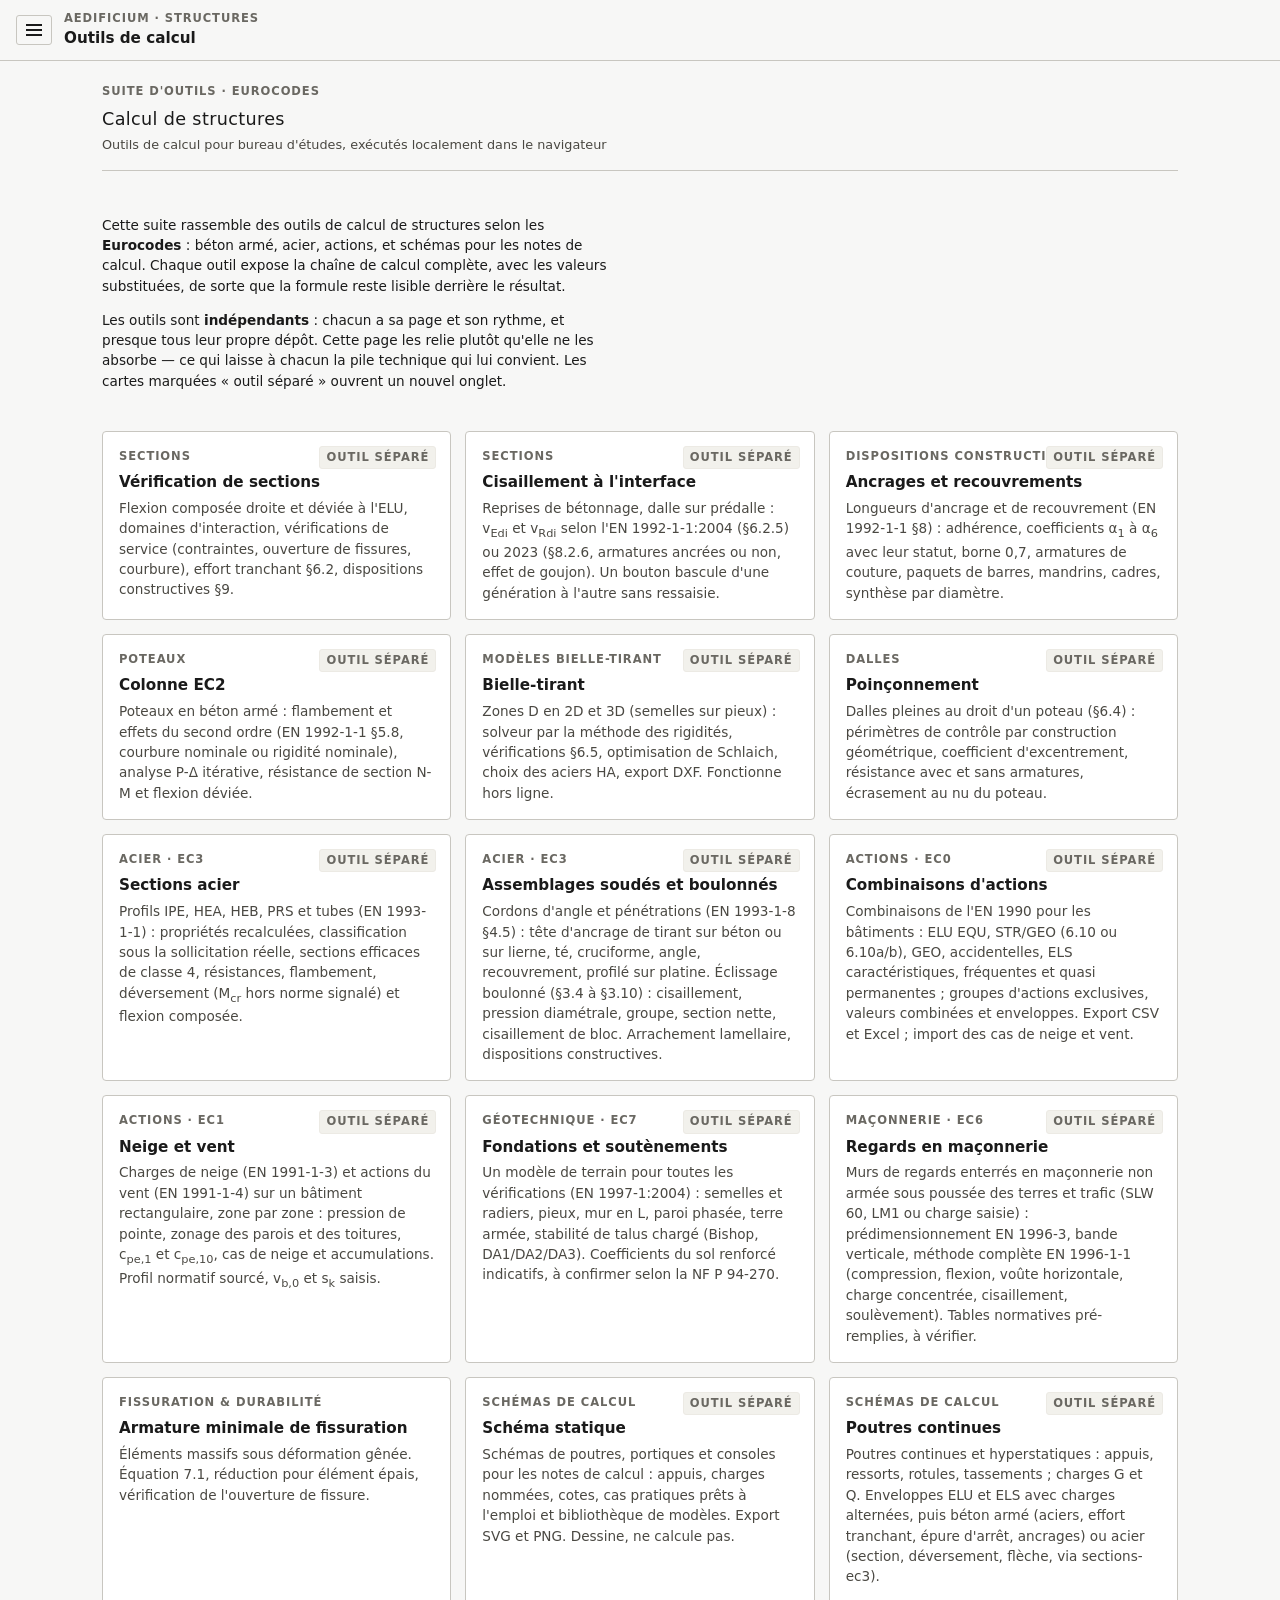
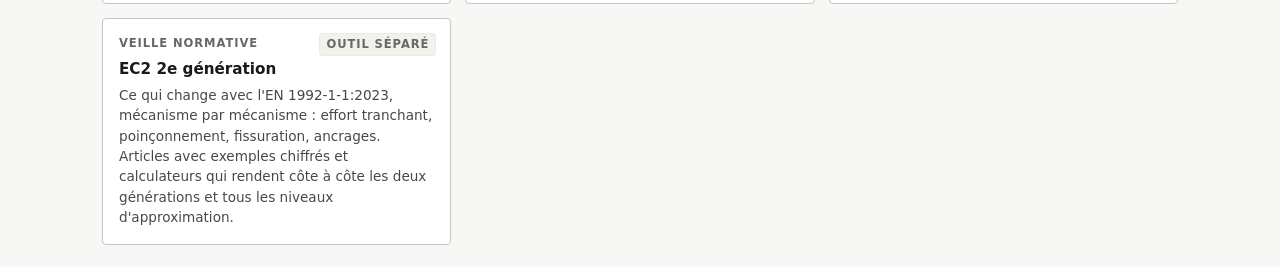
==== commit 999926c2: "feat: cartes et menu des combinaisons d'actions et du cisaillement a l'interface Descriptions mises " ====
--- a/index.html
+++ b/index.html
@@ -330,17 +330,19 @@
   ec2Gen2:      "https://henri421.github.io/blog/",
   fondbis:      "https://henri421.github.io/Fondbis/",
   regard:       "https://henri421.github.io/regard/",
+  combinaisons: "https://henri421.github.io/combinaisons-actions/",
+  interface:    "https://henri421.github.io/cisaillement-interface/",
 };
 
 const MENU = [
   { group:null,                       items:[["accueil","Accueil"]] },
-  { group:"Sections",                 items:[{href:OUTILS_EXTERNES.sectionUls, label:"Vérification de sections"}] },
+  { group:"Sections",                 items:[{href:OUTILS_EXTERNES.sectionUls, label:"Vérification de sections"},{href:OUTILS_EXTERNES.interface, label:"Cisaillement à l'interface"}] },
   { group:"Dispositions constructives", items:[{href:OUTILS_EXTERNES.ancrages, label:"Ancrages et recouvrements"}] },
   { group:"Poteaux",                  items:[{href:OUTILS_EXTERNES.colonne, label:"Colonne EC2"}] },
   { group:"Modèles bielle-tirant",    items:[{href:OUTILS_EXTERNES.stm, label:"Bielle-tirant"}] },
   { group:"Dalles",                   items:[{href:OUTILS_EXTERNES.poinconnement, label:"Poinçonnement"}] },
-  { group:"Acier · EC3",              items:[{href:OUTILS_EXTERNES.sectionsEc3, label:"Sections acier"},{href:OUTILS_EXTERNES.assemblages, label:"Assemblages soudés"}] },
-  { group:"Actions · EC1",            items:[{href:OUTILS_EXTERNES.climat, label:"Neige et vent"}] },
+  { group:"Acier · EC3",              items:[{href:OUTILS_EXTERNES.sectionsEc3, label:"Sections acier"},{href:OUTILS_EXTERNES.assemblages, label:"Assemblages soudés et boulonnés"}] },
+  { group:"Actions · EC0 et EC1",     items:[{href:OUTILS_EXTERNES.combinaisons, label:"Combinaisons d'actions"},{href:OUTILS_EXTERNES.climat, label:"Neige et vent"}] },
   { group:"Géotechnique · EC7",       items:[{href:OUTILS_EXTERNES.fondbis, label:"Fondations et soutènements"}] },
   { group:"Maçonnerie · EC6",         items:[{href:OUTILS_EXTERNES.regard, label:"Regards en maçonnerie"}] },
   { group:"Fissuration & durabilité", items:[["fissuration","Armature minimale"]] },
@@ -424,6 +426,11 @@
       <h3>Vérification de sections</h3>
       <p>Flexion composée droite et déviée à l'ELU, domaines d'interaction, vérifications de service (contraintes, ouverture de fissures, courbure), effort tranchant &sect;6.2, dispositions constructives &sect;9.</p>
     </a>
+    <a class="tool-card" href="${OUTILS_EXTERNES.interface}" target="_blank" rel="noopener"><span class="status">outil séparé</span>
+      <div class="cat">Sections</div>
+      <h3>Cisaillement à l'interface</h3>
+      <p>Reprises de bétonnage, dalle sur prédalle : v<sub>Edi</sub> et v<sub>Rdi</sub> selon l'EN 1992-1-1:2004 (&sect;6.2.5) ou 2023 (&sect;8.2.6, armatures ancrées ou non, effet de goujon). Un bouton bascule d'une génération à l'autre sans ressaisie.</p>
+    </a>
     <a class="tool-card" href="${OUTILS_EXTERNES.ancrages}" target="_blank" rel="noopener"><span class="status">outil séparé</span>
       <div class="cat">Dispositions constructives</div>
       <h3>Ancrages et recouvrements</h3>
@@ -447,12 +454,17 @@
     <a class="tool-card" href="${OUTILS_EXTERNES.sectionsEc3}" target="_blank" rel="noopener"><span class="status">outil séparé</span>
       <div class="cat">Acier &middot; EC3</div>
       <h3>Sections acier</h3>
-      <p>Profils IPE, HEA, HEB, PRS et tubes (EN 1993-1-1) : propriétés recalculées, classification sous la sollicitation réelle, résistances, flambement, déversement (M<sub>cr</sub> hors norme signalé) et flexion composée.</p>
+      <p>Profils IPE, HEA, HEB, PRS et tubes (EN 1993-1-1) : propriétés recalculées, classification sous la sollicitation réelle, sections efficaces de classe 4, résistances, flambement, déversement (M<sub>cr</sub> hors norme signalé) et flexion composée.</p>
     </a>
     <a class="tool-card" href="${OUTILS_EXTERNES.assemblages}" target="_blank" rel="noopener"><span class="status">outil séparé</span>
       <div class="cat">Acier &middot; EC3</div>
-      <h3>Assemblages soudés</h3>
-      <p>Cordons d'angle et pénétrations (EN 1993-1-8 &sect;4.5) : tête d'ancrage de tirant sur béton ou sur lierne, té, cruciforme, angle, recouvrement, profilé sur platine. Arrachement lamellaire, dispositions constructives.</p>
+      <h3>Assemblages soudés et boulonnés</h3>
+      <p>Cordons d'angle et pénétrations (EN 1993-1-8 &sect;4.5) : tête d'ancrage de tirant sur béton ou sur lierne, té, cruciforme, angle, recouvrement, profilé sur platine. Éclissage boulonné (&sect;3.4 à &sect;3.10) : cisaillement, pression diamétrale, groupe, section nette, cisaillement de bloc. Arrachement lamellaire, dispositions constructives.</p>
+    </a>
+    <a class="tool-card" href="${OUTILS_EXTERNES.combinaisons}" target="_blank" rel="noopener"><span class="status">outil séparé</span>
+      <div class="cat">Actions &middot; EC0</div>
+      <h3>Combinaisons d'actions</h3>
+      <p>Combinaisons de l'EN 1990 pour les bâtiments : ELU EQU, STR/GEO (6.10 ou 6.10a/b), GEO, accidentelles, ELS caractéristiques, fréquentes et quasi permanentes ; groupes d'actions exclusives, valeurs combinées et enveloppes. Export CSV et Excel ; import des cas de neige et vent.</p>
     </a>
     <a class="tool-card" href="${OUTILS_EXTERNES.climat}" target="_blank" rel="noopener"><span class="status">outil séparé</span>
       <div class="cat">Actions &middot; EC1</div>
@@ -482,7 +494,7 @@
     <a class="tool-card" href="${OUTILS_EXTERNES.poutres}" target="_blank" rel="noopener"><span class="status">outil séparé</span>
       <div class="cat">Schémas de calcul</div>
       <h3>Poutres continues</h3>
-      <p>Poutres continues et hyperstatiques : appuis, ressorts, rotules, tassements ; charges G et Q. Enveloppes ELU et ELS avec charges alternées, puis béton armé : aciers en travée et sur appui, effort tranchant, épure d'arrêt des barres et ancrages.</p>
+      <p>Poutres continues et hyperstatiques : appuis, ressorts, rotules, tassements ; charges G et Q. Enveloppes ELU et ELS avec charges alternées, puis béton armé (aciers, effort tranchant, épure d'arrêt, ancrages) ou acier (section, déversement, flèche, via sections-ec3).</p>
     </a>
     <a class="tool-card" href="${OUTILS_EXTERNES.ec2Gen2}" target="_blank" rel="noopener"><span class="status">outil séparé</span>
       <div class="cat">Veille normative</div>
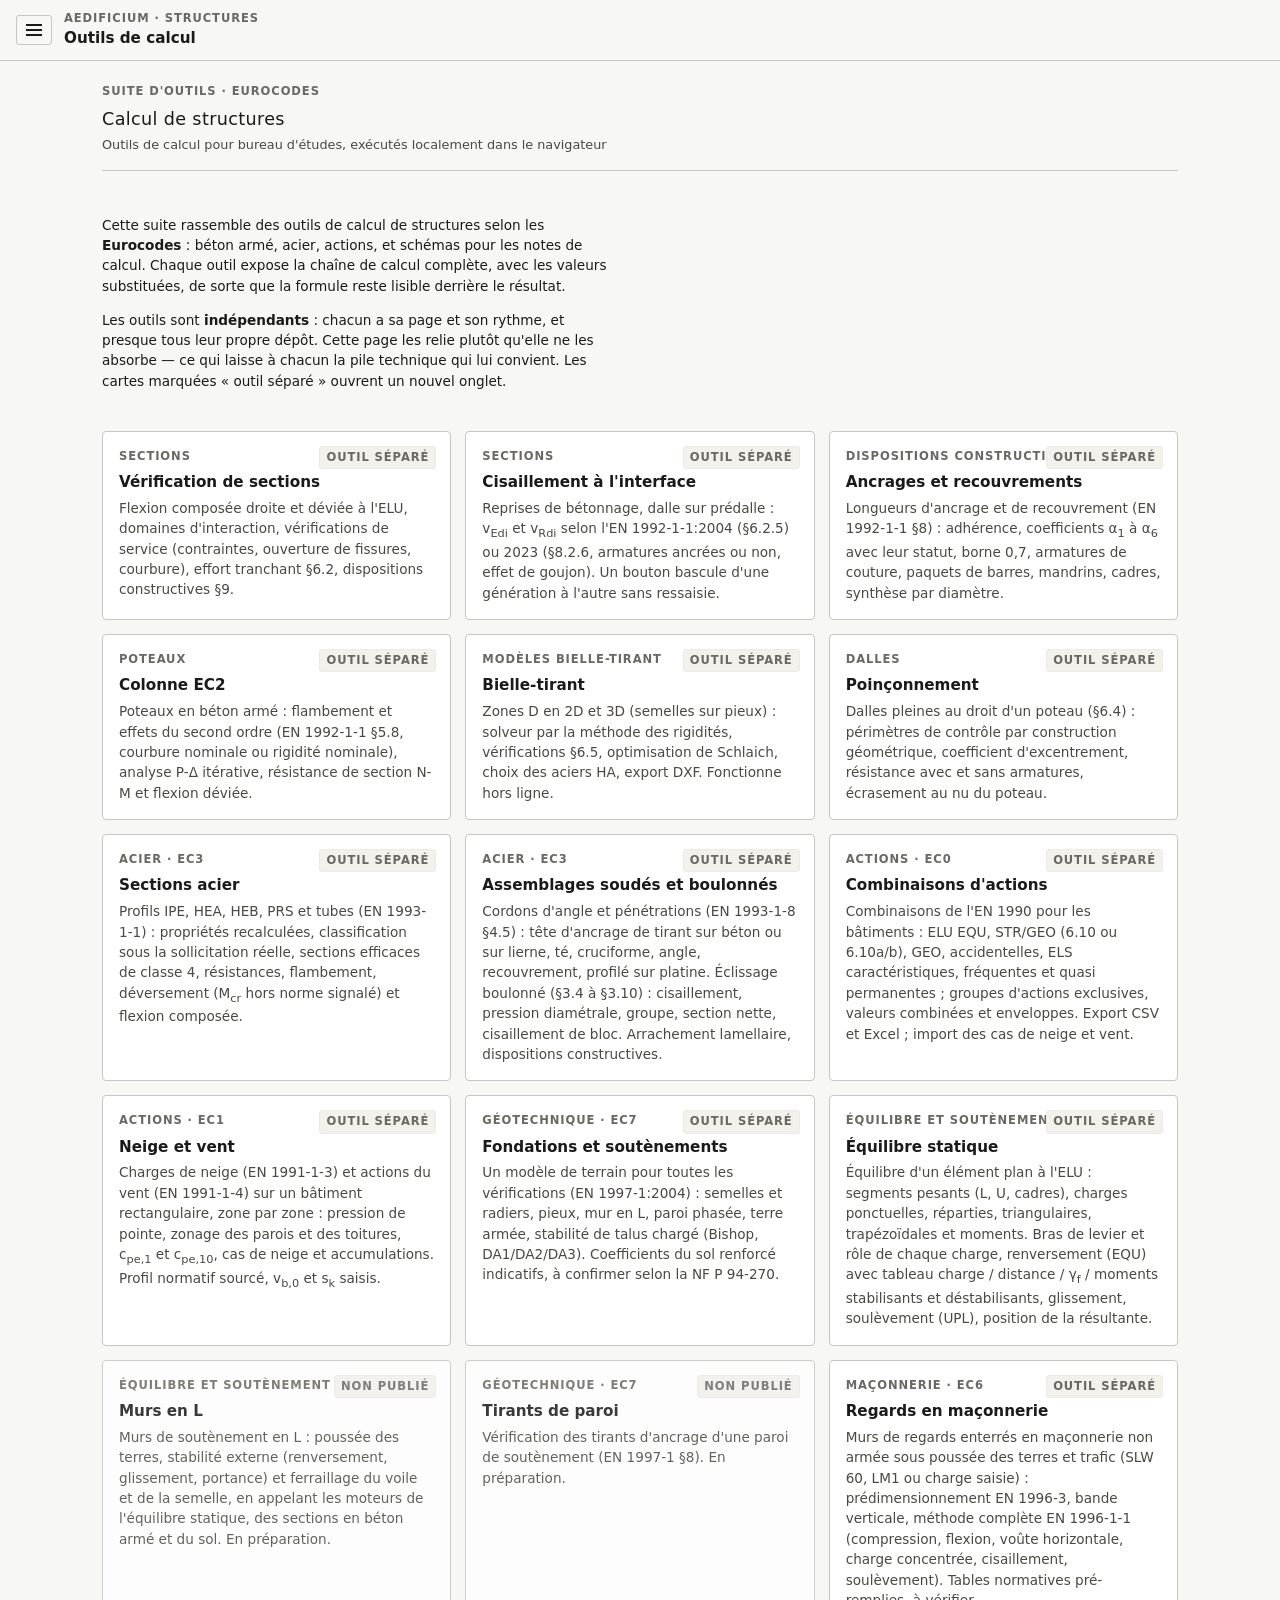
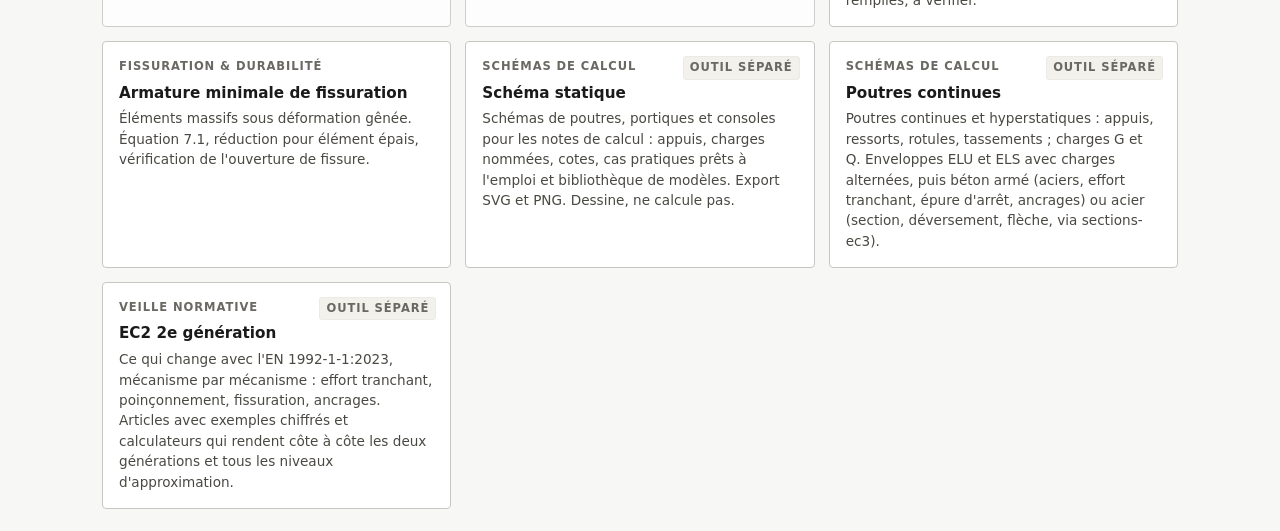
==== commit 8cd5b681: "feat: equilibre statique au hub ; murs en L et tirants de paroi annonces « non publié » Une entree d" ====
--- a/index.html
+++ b/index.html
@@ -332,6 +332,7 @@
   regard:       "https://henri421.github.io/regard/",
   combinaisons: "https://henri421.github.io/combinaisons-actions/",
   interface:    "https://henri421.github.io/cisaillement-interface/",
+  equilibre:    "https://henri421.github.io/equilibre-statique/",
 };
 
 const MENU = [
@@ -343,7 +344,8 @@
   { group:"Dalles",                   items:[{href:OUTILS_EXTERNES.poinconnement, label:"Poinçonnement"}] },
   { group:"Acier · EC3",              items:[{href:OUTILS_EXTERNES.sectionsEc3, label:"Sections acier"},{href:OUTILS_EXTERNES.assemblages, label:"Assemblages soudés et boulonnés"}] },
   { group:"Actions · EC0 et EC1",     items:[{href:OUTILS_EXTERNES.combinaisons, label:"Combinaisons d'actions"},{href:OUTILS_EXTERNES.climat, label:"Neige et vent"}] },
-  { group:"Géotechnique · EC7",       items:[{href:OUTILS_EXTERNES.fondbis, label:"Fondations et soutènements"}] },
+  { group:"Géotechnique · EC7",       items:[{href:OUTILS_EXTERNES.fondbis, label:"Fondations et soutènements"},{href:null, label:"Tirants de paroi"}] },
+  { group:"Équilibre et soutènement", items:[{href:OUTILS_EXTERNES.equilibre, label:"Équilibre statique"},{href:null, label:"Murs en L"}] },
   { group:"Maçonnerie · EC6",         items:[{href:OUTILS_EXTERNES.regard, label:"Regards en maçonnerie"}] },
   { group:"Fissuration & durabilité", items:[["fissuration","Armature minimale"]] },
   { group:"Schémas de calcul",        items:[{href:OUTILS_EXTERNES.schema, label:"Schéma statique"},{href:OUTILS_EXTERNES.poutres, label:"Poutres continues"}] },
@@ -358,7 +360,10 @@
       // Adresse externe : lien sortant, ouvert dans un nouvel onglet, signale
       // comme tel. L'utilisateur doit savoir qu'il quitte cette page.
       if(!Array.isArray(item)){
-        h+=`<a class="item" href="${item.href}" target="_blank" rel="noopener">${item.label}</a>`;
+        // Sans adresse : outil prevu mais pas encore publie, affiche comme tel.
+        h+=item.href===null
+          ? `<span class="item disabled">${item.label} <small>(non publié)</small></span>`
+          : `<a class="item" href="${item.href}" target="_blank" rel="noopener">${item.label}</a>`;
         return;
       }
       const [route,label]=item;
@@ -476,6 +481,21 @@
       <h3>Fondations et soutènements</h3>
       <p>Un modèle de terrain pour toutes les vérifications (EN 1997-1:2004) : semelles et radiers, pieux, mur en L, paroi phasée, terre armée, stabilité de talus chargé (Bishop, DA1/DA2/DA3). Coefficients du sol renforcé indicatifs, à confirmer selon la NF P 94-270.</p>
     </a>
+    <a class="tool-card" href="${OUTILS_EXTERNES.equilibre}" target="_blank" rel="noopener"><span class="status">outil séparé</span>
+      <div class="cat">Équilibre et soutènement</div>
+      <h3>Équilibre statique</h3>
+      <p>Équilibre d'un élément plan à l'ELU : segments pesants (L, U, cadres), charges ponctuelles, réparties, triangulaires, trapézoïdales et moments. Bras de levier et rôle de chaque charge, renversement (EQU) avec tableau charge / distance / &gamma;<sub>f</sub> / moments stabilisants et déstabilisants, glissement, soulèvement (UPL), position de la résultante.</p>
+    </a>
+    <div class="tool-card soon"><span class="status">non publié</span>
+      <div class="cat">Équilibre et soutènement</div>
+      <h3>Murs en L</h3>
+      <p>Murs de soutènement en L : poussée des terres, stabilité externe (renversement, glissement, portance) et ferraillage du voile et de la semelle, en appelant les moteurs de l'équilibre statique, des sections en béton armé et du sol. En préparation.</p>
+    </div>
+    <div class="tool-card soon"><span class="status">non publié</span>
+      <div class="cat">Géotechnique &middot; EC7</div>
+      <h3>Tirants de paroi</h3>
+      <p>Vérification des tirants d'ancrage d'une paroi de soutènement (EN 1997-1 &sect;8). En préparation.</p>
+    </div>
     <a class="tool-card" href="${OUTILS_EXTERNES.regard}" target="_blank" rel="noopener"><span class="status">outil séparé</span>
       <div class="cat">Maçonnerie &middot; EC6</div>
       <h3>Regards en maçonnerie</h3>
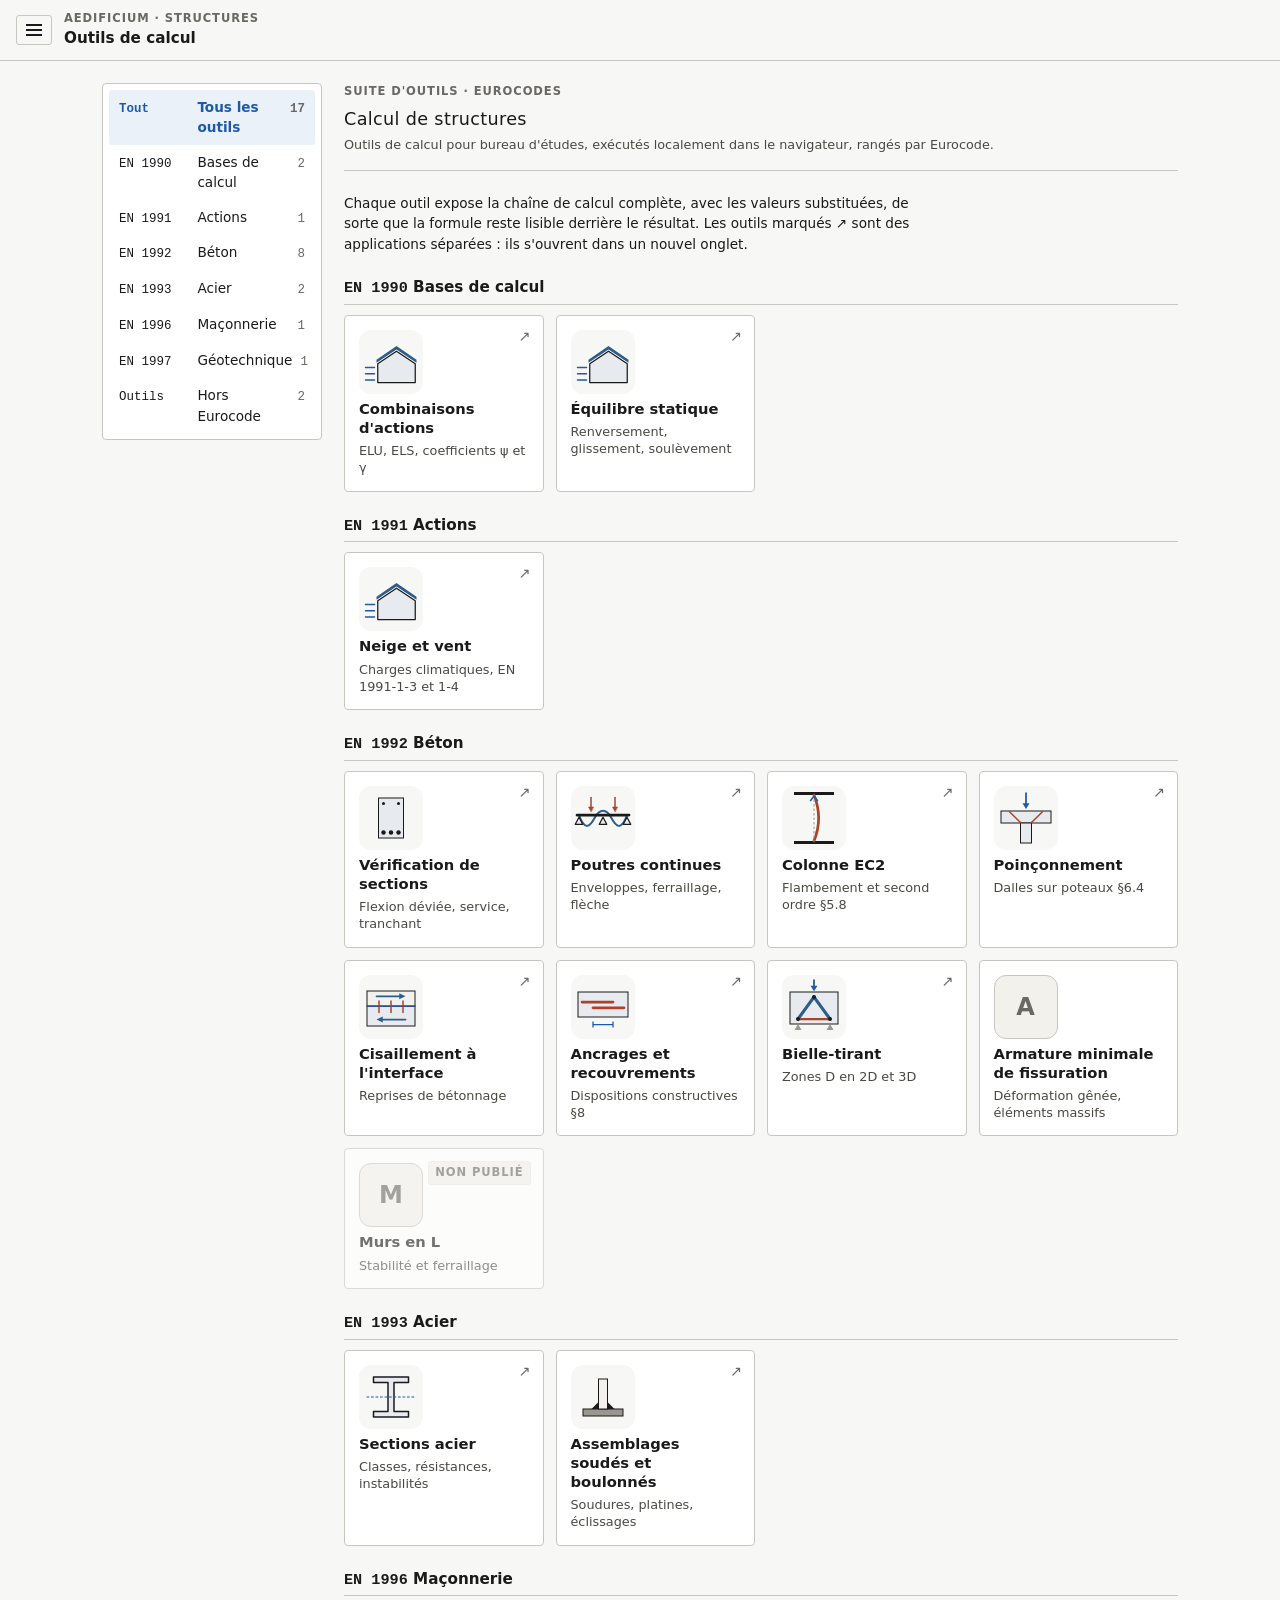
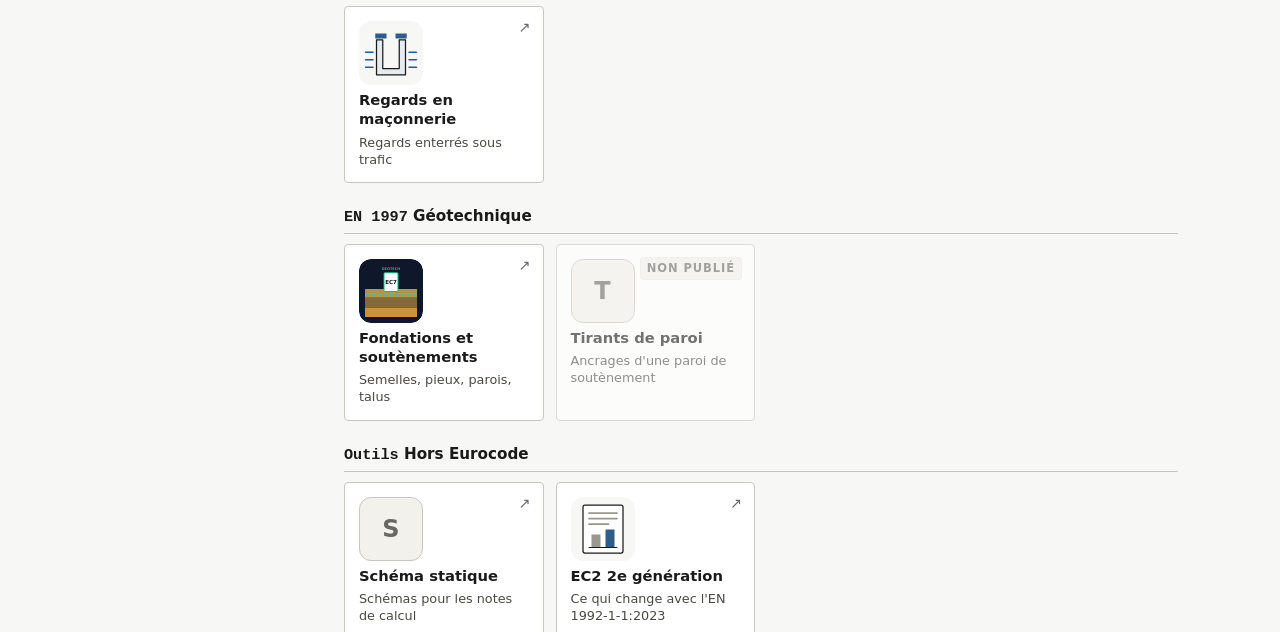
==== commit 10ac8633: "feat: accueil en tableau de bord, outils ranges par Eurocode Navigation laterale par norme (EN 1990 " ====
--- a/index.html
+++ b/index.html
@@ -56,8 +56,7 @@
 
   /* Surtitres, libelles de panneau, pastilles et boutons : sans, majuscules
      espacees. */
-  .eyebrow,.t-eyebrow,.menu-group-lbl,.subh,.tag,.card .k,.tool-card .cat,
-  .tool-card .status,.placeholder .big,caption,.step.head,.verdict small,
+  .eyebrow,.t-eyebrow,.menu-group-lbl,.subh,.tag,.card .k,.tuile .status,.placeholder .big,caption,.step.head,.verdict small,
   button.tool,details.adv summary,details.deriv summary,.panel-h{
     font-family:var(--sans);font-size:.72rem;letter-spacing:.08em;
     text-transform:uppercase;font-weight:600}
@@ -140,19 +139,54 @@
   .v-ok{color:var(--ok);border-color:var(--ok);background:var(--ok-fond)}
   .v-no{color:var(--refus);border-color:var(--refus);background:var(--refus-fond)}
 
-  /* ---------- Accueil ---------- */
-  .hero{padding:8px 0 4px}
-  .hero .lead{font-size:.85rem;color:var(--texte);max-width:60ch}
-  .toolgrid{display:grid;grid-template-columns:repeat(auto-fill,minmax(260px,1fr));gap:14px;margin:22px 0}
-  .tool-card{display:block;text-decoration:none;color:inherit;border:1px solid var(--bordure);border-radius:var(--rayon);background:var(--surface);padding:16px;position:relative;transition:border-color .15s}
-  a.tool-card:hover{border-color:var(--accent)}
-  .tool-card .cat{color:var(--texte-faible)}
-  .tool-card h3{font-size:.95rem;margin:6px 0 4px;font-weight:600}
-  .tool-card p{font-size:.85rem;color:var(--texte-doux);margin:0}
-  /* Pastille d'etat : information, pas verdict — donc pas de couleur de sens. */
-  .tool-card .status{position:absolute;top:14px;right:14px;padding:2px 6px;border-radius:var(--rayon-petit);
+  /* ---------- Accueil : tableau de bord par Eurocode ---------- */
+  .tb{display:grid;grid-template-columns:220px minmax(0,1fr);gap:22px;padding-top:22px}
+  .tb-nav{display:flex;flex-direction:column;align-self:start;position:sticky;top:72px;
+    background:var(--surface);border:1px solid var(--bordure);border-radius:var(--rayon);padding:6px}
+  .tb-nav a{display:flex;gap:8px;align-items:baseline;padding:7px 10px;border-radius:var(--rayon-petit);
+    color:var(--texte);text-decoration:none;font-size:.85rem}
+  .tb-nav a:hover{background:var(--fond)}
+  .tb-nav a.actif{background:var(--accent-doux);color:var(--accent);font-weight:600}
+  .tb-nav .num{font-family:var(--mono);font-size:.78rem;min-width:4.4rem}
+  .tb-nav i{margin-left:auto;font-style:normal;font-family:var(--mono);font-size:.78rem;color:var(--texte-faible)}
+  .tb-main .page-h{padding-top:0}
+  .tb-main .lead{font-size:.85rem;max-width:68ch;margin:0 0 8px}
+  .tb-groupe{margin:22px 0 0}
+  .tb-groupe h2{font-size:.95rem;font-weight:600;margin:0 0 10px;padding-bottom:4px;border-bottom:1px solid var(--bordure)}
+  .tb-groupe h2 a{color:inherit;text-decoration:none}
+  .tb-groupe h2 a:hover{color:var(--accent)}
+  .tb-groupe .num,.tb-main .num{font-family:var(--mono)}
+  .tuiles{display:grid;grid-template-columns:repeat(auto-fill,minmax(180px,1fr));gap:12px}
+  .tuiles.detail{grid-template-columns:repeat(auto-fill,minmax(260px,1fr))}
+  .tuile{position:relative;display:flex;flex-direction:column;align-items:flex-start;gap:5px;
+    background:var(--surface);border:1px solid var(--bordure);border-radius:var(--rayon);padding:14px;
+    color:inherit;text-decoration:none;transition:border-color .15s}
+  a.tuile:hover{border-color:var(--accent)}
+  .tuile .ic{width:64px;height:64px;border-radius:12px;flex:none}
+  .ic-vide{display:inline-flex;align-items:center;justify-content:center;background:var(--surface-appui);
+    border:1px solid var(--bordure);color:var(--texte-faible);font-weight:600;font-size:1.5rem}
+  .tuile b{font-size:.92rem;line-height:1.3}
+  .tuile small{font-size:.8rem;color:var(--texte-doux);line-height:1.35}
+  .tuile .long{display:none;font-size:.82rem;color:var(--texte-doux);margin:4px 0 0}
+  .tuiles.detail .long{display:block}
+  .tuile .ext{position:absolute;top:10px;right:12px;color:var(--texte-faible);font-size:.9rem}
+  /* Pastille d'etat : information, pas verdict, donc pas de couleur de sens. */
+  .tuile .status{position:absolute;top:12px;right:12px;padding:2px 6px;border-radius:var(--rayon-petit);
     background:var(--surface-appui);color:var(--texte-faible);border:1px solid var(--bordure-douce)}
-  .tool-card.soon{opacity:.85}
+  .tuile.attente{opacity:.6}
+  .sr{position:absolute;width:1px;height:1px;overflow:hidden;clip:rect(0 0 0 0);white-space:nowrap}
+  .menu-group a.menu-group-lbl{color:var(--texte-faible);text-decoration:none}
+  .menu-group a.menu-group-lbl:hover,.menu-group a.menu-group-lbl.active{color:var(--accent)}
+  @media(max-width:760px){
+    .tb{grid-template-columns:1fr;gap:14px;padding-top:14px}
+    .tb-nav{position:static;flex-direction:row;overflow-x:auto;padding:4px}
+    .tb-nav a{white-space:nowrap;flex:none}
+    .tb-nav .num{min-width:0}
+    .tuiles{grid-template-columns:repeat(auto-fill,minmax(150px,1fr));gap:10px}
+    .tuiles.detail{grid-template-columns:1fr}
+    .tuile{padding:12px}
+    .tuile .ic{width:52px;height:52px;border-radius:10px}
+  }
 
   /* ---------- shared building blocks (fissuration) ---------- */
   .grid{display:grid;grid-template-columns:340px 1fr;gap:22px;margin:0 0 22px}
@@ -245,7 +279,7 @@
     input,select{border:0;background:none;padding:0}
   }
   @media(prefers-reduced-motion:no-preference){
-    .card .val,.verif,.verdict,.tool-card{transition:.18s}
+    .card .val,.verif,.verdict,.tuile{transition:.18s}
   }
   @media(prefers-reduced-motion:reduce){
     aside.nav{transition:none}
@@ -302,10 +336,11 @@
 /* =========================================================
    REGISTRE DES PAGES ET DU MENU
    Pour ajouter un outil : ecrire une fonction render(container),
-   l'enregistrer dans PAGES, et ajouter une entree dans MENU.
+   l'enregistrer dans PAGES ; pour un outil separe, ajouter son adresse dans
+   OUTILS_EXTERNES et une entree dans GROUPES.
    ========================================================= */
 const PAGES = {
-  accueil:     { title:"Accueil",                          render:renderAccueil },
+  accueil:     { title:"Accueil",                          render:v=>renderTableau(v,null) },
   fissuration: { title:"Armature minimale de fissuration", render:renderFissuration },
 };
 
@@ -335,49 +370,71 @@
   equilibre:    "https://henri421.github.io/equilibre-statique/",
 };
 
-const MENU = [
-  { group:null,                       items:[["accueil","Accueil"]] },
-  { group:"Sections",                 items:[{href:OUTILS_EXTERNES.sectionUls, label:"Vérification de sections"},{href:OUTILS_EXTERNES.interface, label:"Cisaillement à l'interface"}] },
-  { group:"Dispositions constructives", items:[{href:OUTILS_EXTERNES.ancrages, label:"Ancrages et recouvrements"}] },
-  { group:"Poteaux",                  items:[{href:OUTILS_EXTERNES.colonne, label:"Colonne EC2"}] },
-  { group:"Modèles bielle-tirant",    items:[{href:OUTILS_EXTERNES.stm, label:"Bielle-tirant"}] },
-  { group:"Dalles",                   items:[{href:OUTILS_EXTERNES.poinconnement, label:"Poinçonnement"}] },
-  { group:"Acier · EC3",              items:[{href:OUTILS_EXTERNES.sectionsEc3, label:"Sections acier"},{href:OUTILS_EXTERNES.assemblages, label:"Assemblages soudés et boulonnés"}] },
-  { group:"Actions · EC0 et EC1",     items:[{href:OUTILS_EXTERNES.combinaisons, label:"Combinaisons d'actions"},{href:OUTILS_EXTERNES.climat, label:"Neige et vent"}] },
-  { group:"Géotechnique · EC7",       items:[{href:OUTILS_EXTERNES.fondbis, label:"Fondations et soutènements"},{href:null, label:"Tirants de paroi"}] },
-  { group:"Équilibre et soutènement", items:[{href:OUTILS_EXTERNES.equilibre, label:"Équilibre statique"},{href:null, label:"Murs en L"}] },
-  { group:"Maçonnerie · EC6",         items:[{href:OUTILS_EXTERNES.regard, label:"Regards en maçonnerie"}] },
-  { group:"Fissuration & durabilité", items:[["fissuration","Armature minimale"]] },
-  { group:"Schémas de calcul",        items:[{href:OUTILS_EXTERNES.schema, label:"Schéma statique"},{href:OUTILS_EXTERNES.poutres, label:"Poutres continues"}] },
-  { group:"Veille normative",         items:[{href:OUTILS_EXTERNES.ec2Gen2, label:"EC2 2e génération"}] },
+/*
+ * Les outils sont ranges PAR EUROCODE : c'est l'adresse qu'un ingenieur a deja
+ * en tete (« le poinconnement, c'est l'EN 1992 »). Chaque groupe est aussi une
+ * page du tableau de bord (#en1992…), l'accueil les montre tous.
+ * Un outil porte soit `href` (outil separe, nouvel onglet ; null = pas encore
+ * publie), soit `route` (page interne a ce hub).
+ */
+const GROUPES = [
+  { id:"en1990", num:"EN 1990", titre:"Bases de calcul", note:"Combinaisons d'actions et équilibre statique.", outils:[
+      {"nom": "Combinaisons d'actions", "court": "ELU, ELS, coefficients ψ et γ", "href": OUTILS_EXTERNES.combinaisons, "icone": "icones/combinaisons.svg", "long": "Combinaisons de l'EN 1990 pour les bâtiments : ELU EQU, STR/GEO (6.10 ou 6.10a/b), GEO, accidentelles, ELS caractéristiques, fréquentes et quasi permanentes ; groupes d'actions exclusives, valeurs combinées et enveloppes. Export CSV et Excel ; import des cas de neige et vent."},
+      {"nom": "Équilibre statique", "court": "Renversement, glissement, soulèvement", "href": OUTILS_EXTERNES.equilibre, "icone": "icones/equilibre.svg", "long": "Équilibre d'un élément plan à l'ELU : segments pesants (L, U, cadres), charges ponctuelles, réparties, triangulaires, trapézoïdales et moments. Bras de levier et rôle de chaque charge, renversement (EQU) avec tableau charge / distance / &gamma;<sub>f</sub> / moments stabilisants et déstabilisants, glissement, soulèvement (UPL), position de la résultante."}
+  ]},
+  { id:"en1991", num:"EN 1991", titre:"Actions", note:"Actions climatiques sur les bâtiments.", outils:[
+      {"nom": "Neige et vent", "court": "Charges climatiques, EN 1991-1-3 et 1-4", "href": OUTILS_EXTERNES.climat, "icone": "icones/climat.svg", "long": "Charges de neige (EN 1991-1-3) et actions du vent (EN 1991-1-4) sur un bâtiment rectangulaire, zone par zone : pression de pointe, zonage des parois et des toitures, c<sub>pe,1</sub> et c<sub>pe,10</sub>, cas de neige et accumulations. Profil normatif sourcé, v<sub>b,0</sub> et s<sub>k</sub> saisis."}
+  ]},
+  { id:"en1992", num:"EN 1992", titre:"Béton", note:"Calcul des structures en béton. Génération 2004, bascule vers 2023 là où elle existe.", outils:[
+      {"nom": "Vérification de sections", "court": "Flexion déviée, service, tranchant", "href": OUTILS_EXTERNES.sectionUls, "icone": "icones/sectionUls.svg", "long": "Flexion composée droite et déviée à l'ELU, domaines d'interaction, vérifications de service (contraintes, ouverture de fissures, courbure), effort tranchant &sect;6.2, dispositions constructives &sect;9."},
+      {"nom": "Poutres continues", "court": "Enveloppes, ferraillage, flèche", "href": OUTILS_EXTERNES.poutres, "icone": "icones/poutres.svg", "long": "Poutres continues et hyperstatiques : appuis, ressorts, rotules, tassements ; charges G et Q. Enveloppes ELU et ELS avec charges alternées, puis béton armé (aciers, effort tranchant, épure d'arrêt, ancrages) ou acier (section, déversement, flèche, via sections-ec3)."},
+      {"nom": "Colonne EC2", "court": "Flambement et second ordre §5.8", "href": OUTILS_EXTERNES.colonne, "icone": "icones/colonne.svg", "long": "Poteaux en béton armé : flambement et effets du second ordre (EN 1992-1-1 &sect;5.8, courbure nominale ou rigidité nominale), analyse P-&Delta; itérative, résistance de section N-M et flexion déviée."},
+      {"nom": "Poinçonnement", "court": "Dalles sur poteaux §6.4", "href": OUTILS_EXTERNES.poinconnement, "icone": "icones/poinconnement.svg", "long": "Dalles pleines au droit d'un poteau (&sect;6.4) : périmètres de contrôle par construction géométrique, coefficient d'excentrement, résistance avec et sans armatures, écrasement au nu du poteau."},
+      {"nom": "Cisaillement à l'interface", "court": "Reprises de bétonnage", "href": OUTILS_EXTERNES.interface, "icone": "icones/interface.svg", "long": "Reprises de bétonnage, dalle sur prédalle : v<sub>Edi</sub> et v<sub>Rdi</sub> selon l'EN 1992-1-1:2004 (&sect;6.2.5) ou 2023 (&sect;8.2.6, armatures ancrées ou non, effet de goujon). Un bouton bascule d'une génération à l'autre sans ressaisie."},
+      {"nom": "Ancrages et recouvrements", "court": "Dispositions constructives §8", "href": OUTILS_EXTERNES.ancrages, "icone": "icones/ancrages.svg", "long": "Longueurs d'ancrage et de recouvrement (EN 1992-1-1 &sect;8) : adhérence, coefficients &alpha;<sub>1</sub> à &alpha;<sub>6</sub> avec leur statut, borne 0,7, armatures de couture, paquets de barres, mandrins, cadres, synthèse par diamètre."},
+      {"nom": "Bielle-tirant", "court": "Zones D en 2D et 3D", "href": OUTILS_EXTERNES.stm, "icone": "icones/stm.svg", "long": "Zones D en 2D et 3D (semelles sur pieux) : solveur par la méthode des rigidités, vérifications &sect;6.5, optimisation de Schlaich, choix des aciers HA, export DXF. Fonctionne hors ligne."},
+      {"nom": "Armature minimale de fissuration", "court": "Déformation gênée, éléments massifs", "route": "fissuration", "long": "Éléments massifs sous déformation gênée. Équation 7.1, réduction pour élément épais, vérification de l'ouverture de fissure."},
+      {"nom": "Murs en L", "court": "Stabilité et ferraillage", "href": null, "long": "Murs de soutènement en L : poussée des terres, stabilité externe (renversement, glissement, portance) et ferraillage du voile et de la semelle, en appelant les moteurs de l'équilibre statique, des sections en béton armé et du sol. En préparation."}
+  ]},
+  { id:"en1993", num:"EN 1993", titre:"Acier", note:"Profils laminés, reconstitués et creux ; assemblages.", outils:[
+      {"nom": "Sections acier", "court": "Classes, résistances, instabilités", "href": OUTILS_EXTERNES.sectionsEc3, "icone": "icones/sectionsEc3.svg", "long": "Profils IPE, HEA, HEB, PRS et tubes (EN 1993-1-1) : propriétés recalculées, classification sous la sollicitation réelle, sections efficaces de classe 4, résistances, flambement, déversement (M<sub>cr</sub> hors norme signalé) et flexion composée."},
+      {"nom": "Assemblages soudés et boulonnés", "court": "Soudures, platines, éclissages", "href": OUTILS_EXTERNES.assemblages, "icone": "icones/assemblages.svg", "long": "Cordons d'angle et pénétrations (EN 1993-1-8 &sect;4.5) : tête d'ancrage de tirant sur béton ou sur lierne, té, cruciforme, angle, recouvrement, profilé sur platine. Éclissage boulonné (&sect;3.4 à &sect;3.10) : cisaillement, pression diamétrale, groupe, section nette, cisaillement de bloc. Arrachement lamellaire, dispositions constructives."}
+  ]},
+  { id:"en1996", num:"EN 1996", titre:"Maçonnerie", note:"Maçonnerie non armée.", outils:[
+      {"nom": "Regards en maçonnerie", "court": "Regards enterrés sous trafic", "href": OUTILS_EXTERNES.regard, "icone": "icones/regard.svg", "long": "Murs de regards enterrés en maçonnerie non armée sous poussée des terres et trafic (SLW 60, LM1 ou charge saisie) : prédimensionnement EN 1996-3, bande verticale, méthode complète EN 1996-1-1 (compression, flexion, voûte horizontale, charge concentrée, cisaillement, soulèvement). Tables normatives pré-remplies, à vérifier."}
+  ]},
+  { id:"en1997", num:"EN 1997", titre:"Géotechnique", note:"Fondations, soutènements et stabilité des pentes.", outils:[
+      {"nom": "Fondations et soutènements", "court": "Semelles, pieux, parois, talus", "href": OUTILS_EXTERNES.fondbis, "icone": "icones/fondbis.svg", "long": "Un modèle de terrain pour toutes les vérifications (EN 1997-1:2004) : semelles et radiers, pieux, mur en L, paroi phasée, terre armée, stabilité de talus chargé (Bishop, DA1/DA2/DA3). Coefficients du sol renforcé indicatifs, à confirmer selon la NF P 94-270."},
+      {"nom": "Tirants de paroi", "court": "Ancrages d'une paroi de soutènement", "href": null, "long": "Vérification des tirants d'ancrage d'une paroi de soutènement (EN 1997-1 &sect;8). En préparation."}
+  ]},
+  { id:"outils", num:"Outils", titre:"Hors Eurocode", note:"Schémas pour les notes de calcul et veille normative.", outils:[
+      {"nom": "Schéma statique", "court": "Schémas pour les notes de calcul", "href": OUTILS_EXTERNES.schema, "long": "Schémas de poutres, portiques et consoles pour les notes de calcul : appuis, charges nommées, cotes, cas pratiques prêts à l'emploi et bibliothèque de modèles. Export SVG et PNG. Dessine, ne calcule pas."},
+      {"nom": "EC2 2e génération", "court": "Ce qui change avec l'EN 1992-1-1:2023", "href": OUTILS_EXTERNES.ec2Gen2, "icone": "icones/ec2Gen2.svg", "long": "Ce qui change avec l'EN 1992-1-1:2023, mécanisme par mécanisme : effort tranchant, poinçonnement, fissuration, ancrages. Articles avec exemples chiffrés et calculateurs qui rendent côte à côte les deux générations et tous les niveaux d'approximation."}
+  ]}
 ];
 
+for(const g of GROUPES){
+  PAGES[g.id] = { title:`${g.num} · ${g.titre}`, render:v=>renderTableau(v,g.id) };
+}
+const publies = g => g.outils.filter(o=>o.href!==null).length;
+
 function buildMenu(){
-  const m=$("menu"); let h="";
-  MENU.forEach(sec=>{
-    if(sec.group) h+=`<div class="menu-group"><span class="menu-group-lbl">${sec.group}</span></div>`;
-    sec.items.forEach(item=>{
-      // Adresse externe : lien sortant, ouvert dans un nouvel onglet, signale
-      // comme tel. L'utilisateur doit savoir qu'il quitte cette page.
-      if(!Array.isArray(item)){
-        // Sans adresse : outil prevu mais pas encore publie, affiche comme tel.
-        h+=item.href===null
-          ? `<span class="item disabled">${item.label} <small>(non publié)</small></span>`
-          : `<a class="item" href="${item.href}" target="_blank" rel="noopener">${item.label}</a>`;
-        return;
-      }
-      const [route,label]=item;
-      if(sec.soon){
-        h+=`<span class="item disabled">${label}</span>`;
-      }else{
-        h+=`<a class="item" href="#${route}" data-route="${route}">${label}</a>`;
-      }
+  const m=$("menu");
+  let h=`<a class="item" href="#accueil" data-route="accueil">Accueil</a>`;
+  GROUPES.forEach(g=>{
+    h+=`<div class="menu-group"><a class="menu-group-lbl" href="#${g.id}" data-route="${g.id}">${g.num} · ${g.titre}</a></div>`;
+    g.outils.forEach(o=>{
+      // Outil separe : lien sortant, nouvel onglet. L'utilisateur doit savoir
+      // qu'il quitte cette page.
+      if(o.route) h+=`<a class="item" href="#${o.route}" data-route="${o.route}">${o.nom}</a>`;
+      else if(o.href===null) h+=`<span class="item disabled">${o.nom} <small>(non publié)</small></span>`;
+      else h+=`<a class="item" href="${o.href}" target="_blank" rel="noopener">${o.nom}</a>`;
     });
   });
   m.innerHTML=h;
 }
 function setActive(route){
-  document.querySelectorAll("a.item").forEach(a=>{
+  document.querySelectorAll("#menu a[data-route]").forEach(a=>{
     const on=a.dataset.route===route;
     a.classList.toggle("active",on);
     if(on)a.setAttribute("aria-current","page"); else a.removeAttribute("aria-current");
@@ -408,120 +465,34 @@
 window.addEventListener("hashchange",router);
 
 /* =========================================================
-   PAGE : ACCUEIL
+   PAGE : ACCUEIL ET PAGES PAR EUROCODE (tableau de bord)
    ========================================================= */
-function renderAccueil(view){
-  view.innerHTML = `
-  <div class="page-h">
-    <div>
-      <div class="eyebrow">Suite d'outils · Eurocodes</div>
-      <h1>Calcul de structures</h1>
-      <div class="sub">Outils de calcul pour bureau d'études, exécutés localement dans le navigateur</div>
-    </div>
-  </div>
-
-  <div class="hero">
-    <p class="lead">Cette suite rassemble des outils de calcul de structures selon les <b>Eurocodes</b> : béton armé, acier, actions, et schémas pour les notes de calcul. Chaque outil expose la chaîne de calcul complète, avec les valeurs substituées, de sorte que la formule reste lisible derrière le résultat.</p>
-    <p class="lead">Les outils sont <b>indépendants</b> : chacun a sa page et son rythme, et presque tous leur propre dépôt. Cette page les relie plutôt qu'elle ne les absorbe — ce qui laisse à chacun la pile technique qui lui convient. Les cartes marquées « outil séparé » ouvrent un nouvel onglet.</p>
-  </div>
-
-  <div class="toolgrid">
-    <a class="tool-card" href="${OUTILS_EXTERNES.sectionUls}" target="_blank" rel="noopener"><span class="status">outil séparé</span>
-      <div class="cat">Sections</div>
-      <h3>Vérification de sections</h3>
-      <p>Flexion composée droite et déviée à l'ELU, domaines d'interaction, vérifications de service (contraintes, ouverture de fissures, courbure), effort tranchant &sect;6.2, dispositions constructives &sect;9.</p>
-    </a>
-    <a class="tool-card" href="${OUTILS_EXTERNES.interface}" target="_blank" rel="noopener"><span class="status">outil séparé</span>
-      <div class="cat">Sections</div>
-      <h3>Cisaillement à l'interface</h3>
-      <p>Reprises de bétonnage, dalle sur prédalle : v<sub>Edi</sub> et v<sub>Rdi</sub> selon l'EN 1992-1-1:2004 (&sect;6.2.5) ou 2023 (&sect;8.2.6, armatures ancrées ou non, effet de goujon). Un bouton bascule d'une génération à l'autre sans ressaisie.</p>
-    </a>
-    <a class="tool-card" href="${OUTILS_EXTERNES.ancrages}" target="_blank" rel="noopener"><span class="status">outil séparé</span>
-      <div class="cat">Dispositions constructives</div>
-      <h3>Ancrages et recouvrements</h3>
-      <p>Longueurs d'ancrage et de recouvrement (EN 1992-1-1 &sect;8) : adhérence, coefficients &alpha;<sub>1</sub> à &alpha;<sub>6</sub> avec leur statut, borne 0,7, armatures de couture, paquets de barres, mandrins, cadres, synthèse par diamètre.</p>
-    </a>
-    <a class="tool-card" href="${OUTILS_EXTERNES.colonne}" target="_blank" rel="noopener"><span class="status">outil séparé</span>
-      <div class="cat">Poteaux</div>
-      <h3>Colonne EC2</h3>
-      <p>Poteaux en béton armé : flambement et effets du second ordre (EN 1992-1-1 &sect;5.8, courbure nominale ou rigidité nominale), analyse P-&Delta; itérative, résistance de section N-M et flexion déviée.</p>
-    </a>
-    <a class="tool-card" href="${OUTILS_EXTERNES.stm}" target="_blank" rel="noopener"><span class="status">outil séparé</span>
-      <div class="cat">Modèles bielle-tirant</div>
-      <h3>Bielle-tirant</h3>
-      <p>Zones D en 2D et 3D (semelles sur pieux) : solveur par la méthode des rigidités, vérifications &sect;6.5, optimisation de Schlaich, choix des aciers HA, export DXF. Fonctionne hors ligne.</p>
-    </a>
-    <a class="tool-card" href="${OUTILS_EXTERNES.poinconnement}" target="_blank" rel="noopener"><span class="status">outil séparé</span>
-      <div class="cat">Dalles</div>
-      <h3>Poinçonnement</h3>
-      <p>Dalles pleines au droit d'un poteau (&sect;6.4) : périmètres de contrôle par construction géométrique, coefficient d'excentrement, résistance avec et sans armatures, écrasement au nu du poteau.</p>
-    </a>
-    <a class="tool-card" href="${OUTILS_EXTERNES.sectionsEc3}" target="_blank" rel="noopener"><span class="status">outil séparé</span>
-      <div class="cat">Acier &middot; EC3</div>
-      <h3>Sections acier</h3>
-      <p>Profils IPE, HEA, HEB, PRS et tubes (EN 1993-1-1) : propriétés recalculées, classification sous la sollicitation réelle, sections efficaces de classe 4, résistances, flambement, déversement (M<sub>cr</sub> hors norme signalé) et flexion composée.</p>
-    </a>
-    <a class="tool-card" href="${OUTILS_EXTERNES.assemblages}" target="_blank" rel="noopener"><span class="status">outil séparé</span>
-      <div class="cat">Acier &middot; EC3</div>
-      <h3>Assemblages soudés et boulonnés</h3>
-      <p>Cordons d'angle et pénétrations (EN 1993-1-8 &sect;4.5) : tête d'ancrage de tirant sur béton ou sur lierne, té, cruciforme, angle, recouvrement, profilé sur platine. Éclissage boulonné (&sect;3.4 à &sect;3.10) : cisaillement, pression diamétrale, groupe, section nette, cisaillement de bloc. Arrachement lamellaire, dispositions constructives.</p>
-    </a>
-    <a class="tool-card" href="${OUTILS_EXTERNES.combinaisons}" target="_blank" rel="noopener"><span class="status">outil séparé</span>
-      <div class="cat">Actions &middot; EC0</div>
-      <h3>Combinaisons d'actions</h3>
-      <p>Combinaisons de l'EN 1990 pour les bâtiments : ELU EQU, STR/GEO (6.10 ou 6.10a/b), GEO, accidentelles, ELS caractéristiques, fréquentes et quasi permanentes ; groupes d'actions exclusives, valeurs combinées et enveloppes. Export CSV et Excel ; import des cas de neige et vent.</p>
-    </a>
-    <a class="tool-card" href="${OUTILS_EXTERNES.climat}" target="_blank" rel="noopener"><span class="status">outil séparé</span>
-      <div class="cat">Actions &middot; EC1</div>
-      <h3>Neige et vent</h3>
-      <p>Charges de neige (EN 1991-1-3) et actions du vent (EN 1991-1-4) sur un bâtiment rectangulaire, zone par zone : pression de pointe, zonage des parois et des toitures, c<sub>pe,1</sub> et c<sub>pe,10</sub>, cas de neige et accumulations. Profil normatif sourcé, v<sub>b,0</sub> et s<sub>k</sub> saisis.</p>
-    </a>
-    <a class="tool-card" href="${OUTILS_EXTERNES.fondbis}" target="_blank" rel="noopener"><span class="status">outil séparé</span>
-      <div class="cat">Géotechnique &middot; EC7</div>
-      <h3>Fondations et soutènements</h3>
-      <p>Un modèle de terrain pour toutes les vérifications (EN 1997-1:2004) : semelles et radiers, pieux, mur en L, paroi phasée, terre armée, stabilité de talus chargé (Bishop, DA1/DA2/DA3). Coefficients du sol renforcé indicatifs, à confirmer selon la NF P 94-270.</p>
-    </a>
-    <a class="tool-card" href="${OUTILS_EXTERNES.equilibre}" target="_blank" rel="noopener"><span class="status">outil séparé</span>
-      <div class="cat">Équilibre et soutènement</div>
-      <h3>Équilibre statique</h3>
-      <p>Équilibre d'un élément plan à l'ELU : segments pesants (L, U, cadres), charges ponctuelles, réparties, triangulaires, trapézoïdales et moments. Bras de levier et rôle de chaque charge, renversement (EQU) avec tableau charge / distance / &gamma;<sub>f</sub> / moments stabilisants et déstabilisants, glissement, soulèvement (UPL), position de la résultante.</p>
-    </a>
-    <div class="tool-card soon"><span class="status">non publié</span>
-      <div class="cat">Équilibre et soutènement</div>
-      <h3>Murs en L</h3>
-      <p>Murs de soutènement en L : poussée des terres, stabilité externe (renversement, glissement, portance) et ferraillage du voile et de la semelle, en appelant les moteurs de l'équilibre statique, des sections en béton armé et du sol. En préparation.</p>
-    </div>
-    <div class="tool-card soon"><span class="status">non publié</span>
-      <div class="cat">Géotechnique &middot; EC7</div>
-      <h3>Tirants de paroi</h3>
-      <p>Vérification des tirants d'ancrage d'une paroi de soutènement (EN 1997-1 &sect;8). En préparation.</p>
-    </div>
-    <a class="tool-card" href="${OUTILS_EXTERNES.regard}" target="_blank" rel="noopener"><span class="status">outil séparé</span>
-      <div class="cat">Maçonnerie &middot; EC6</div>
-      <h3>Regards en maçonnerie</h3>
-      <p>Murs de regards enterrés en maçonnerie non armée sous poussée des terres et trafic (SLW 60, LM1 ou charge saisie) : prédimensionnement EN 1996-3, bande verticale, méthode complète EN 1996-1-1 (compression, flexion, voûte horizontale, charge concentrée, cisaillement, soulèvement). Tables normatives pré-remplies, à vérifier.</p>
-    </a>
-    <a class="tool-card" href="#fissuration">
-      <div class="cat">Fissuration &amp; durabilité</div>
-      <h3>Armature minimale de fissuration</h3>
-      <p>Éléments massifs sous déformation gênée. Équation 7.1, réduction pour élément épais, vérification de l'ouverture de fissure.</p>
-    </a>
-    <a class="tool-card" href="${OUTILS_EXTERNES.schema}" target="_blank" rel="noopener"><span class="status">outil séparé</span>
-      <div class="cat">Schémas de calcul</div>
-      <h3>Schéma statique</h3>
-      <p>Schémas de poutres, portiques et consoles pour les notes de calcul : appuis, charges nommées, cotes, cas pratiques prêts à l'emploi et bibliothèque de modèles. Export SVG et PNG. Dessine, ne calcule pas.</p>
-    </a>
-    <a class="tool-card" href="${OUTILS_EXTERNES.poutres}" target="_blank" rel="noopener"><span class="status">outil séparé</span>
-      <div class="cat">Schémas de calcul</div>
-      <h3>Poutres continues</h3>
-      <p>Poutres continues et hyperstatiques : appuis, ressorts, rotules, tassements ; charges G et Q. Enveloppes ELU et ELS avec charges alternées, puis béton armé (aciers, effort tranchant, épure d'arrêt, ancrages) ou acier (section, déversement, flèche, via sections-ec3).</p>
-    </a>
-    <a class="tool-card" href="${OUTILS_EXTERNES.ec2Gen2}" target="_blank" rel="noopener"><span class="status">outil séparé</span>
-      <div class="cat">Veille normative</div>
-      <h3>EC2 2e génération</h3>
-      <p>Ce qui change avec l'EN 1992-1-1:2023, mécanisme par mécanisme : effort tranchant, poinçonnement, fissuration, ancrages. Articles avec exemples chiffrés et calculateurs qui rendent côte à côte les deux générations et tous les niveaux d'approximation.</p>
-    </a>
-  </div>`;
+function tuile(o){
+  // Sans icone dessinee : l'initiale, sur un pave neutre.
+  const ic = o.icone
+    ? `<img class="ic" src="${o.icone}" alt="" width="64" height="64">`
+    : `<span class="ic ic-vide" aria-hidden="true">${o.nom[0]}</span>`;
+  const corps = `${ic}<b>${o.nom}</b><small>${o.court}</small><p class="long">${o.long}</p>`;
+  if(o.href===null) return `<div class="tuile attente">${corps}<span class="status">non publié</span></div>`;
+  if(o.route) return `<a class="tuile" href="#${o.route}">${corps}</a>`;
+  return `<a class="tuile" href="${o.href}" target="_blank" rel="noopener">${corps}<span class="ext" title="Outil séparé, s'ouvre dans un nouvel onglet">↗<span class="sr"> (nouvel onglet)</span></span></a>`;
+}
+
+function renderTableau(view,id){
+  const g = GROUPES.find(x=>x.id===id);
+  const total = GROUPES.reduce((n,x)=>n+publies(x),0);
+  const nav = `<a href="#accueil" class="${g?"":"actif"}"${g?"":' aria-current="page"'}><span class="num">Tout</span>Tous les outils<i>${total}</i></a>`
+    + GROUPES.map(x=>`<a href="#${x.id}" class="${x===g?"actif":""}"${x===g?' aria-current="page"':""}><span class="num">${x.num}</span>${x.titre}<i>${publies(x)}</i></a>`).join("");
+  const tete = g
+    ? `<div class="page-h"><div><div class="eyebrow">Accueil · ${g.num}</div><h1>${g.titre}</h1><div class="sub">${g.note}</div></div></div>`
+    : `<div class="page-h"><div><div class="eyebrow">Suite d'outils · Eurocodes</div><h1>Calcul de structures</h1>
+         <div class="sub">Outils de calcul pour bureau d'études, exécutés localement dans le navigateur, rangés par Eurocode.</div></div></div>
+       <p class="lead">Chaque outil expose la chaîne de calcul complète, avec les valeurs substituées, de sorte que la formule reste lisible derrière le résultat. Les outils marqués ↗ sont des applications séparées : ils s'ouvrent dans un nouvel onglet.</p>`;
+  const corps = g
+    ? `<div class="tuiles detail">${g.outils.map(tuile).join("")}</div>`
+    : GROUPES.map(x=>`<section class="tb-groupe"><h2><a href="#${x.id}"><span class="num">${x.num}</span> ${x.titre}</a></h2>
+         <div class="tuiles">${x.outils.map(tuile).join("")}</div></section>`).join("");
+  view.innerHTML = `<div class="tb"><nav class="tb-nav" aria-label="Eurocodes">${nav}</nav><div class="tb-main">${tete}${corps}</div></div>`;
 }
 
 /* =========================================================
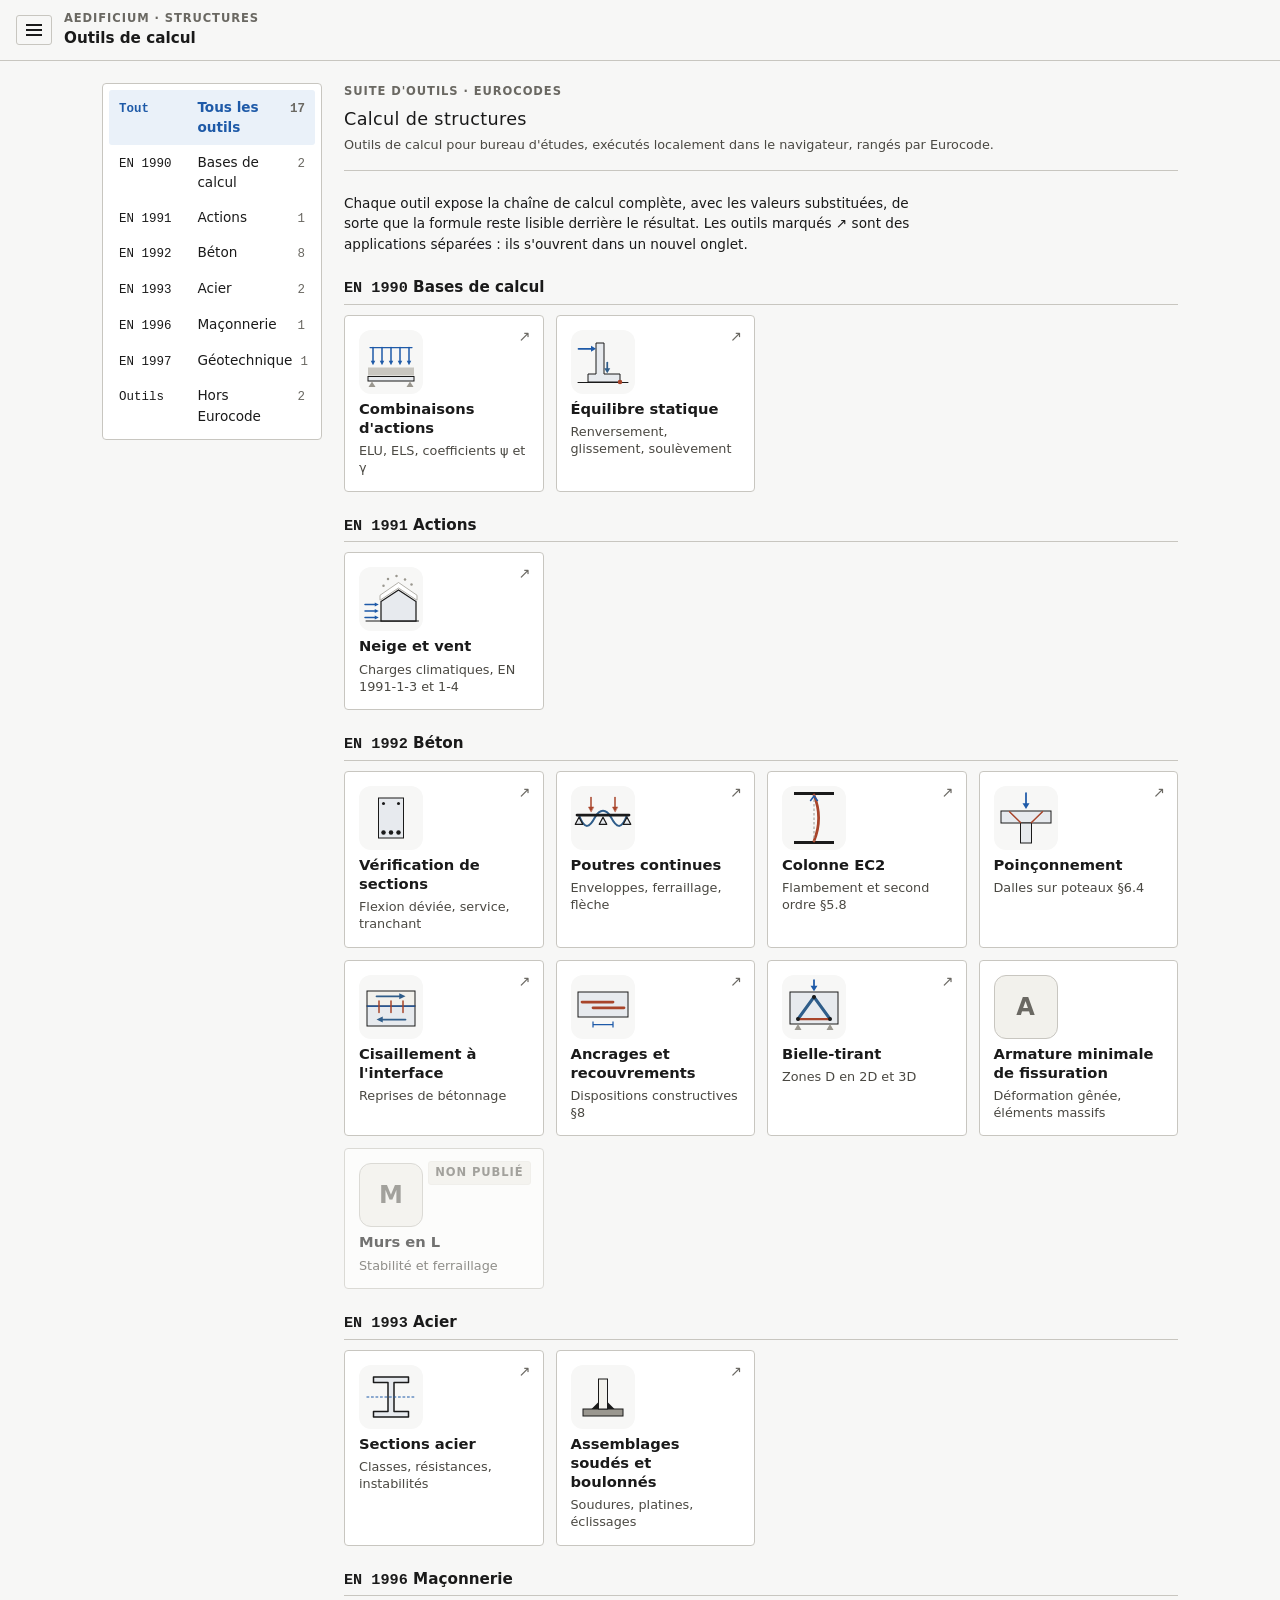
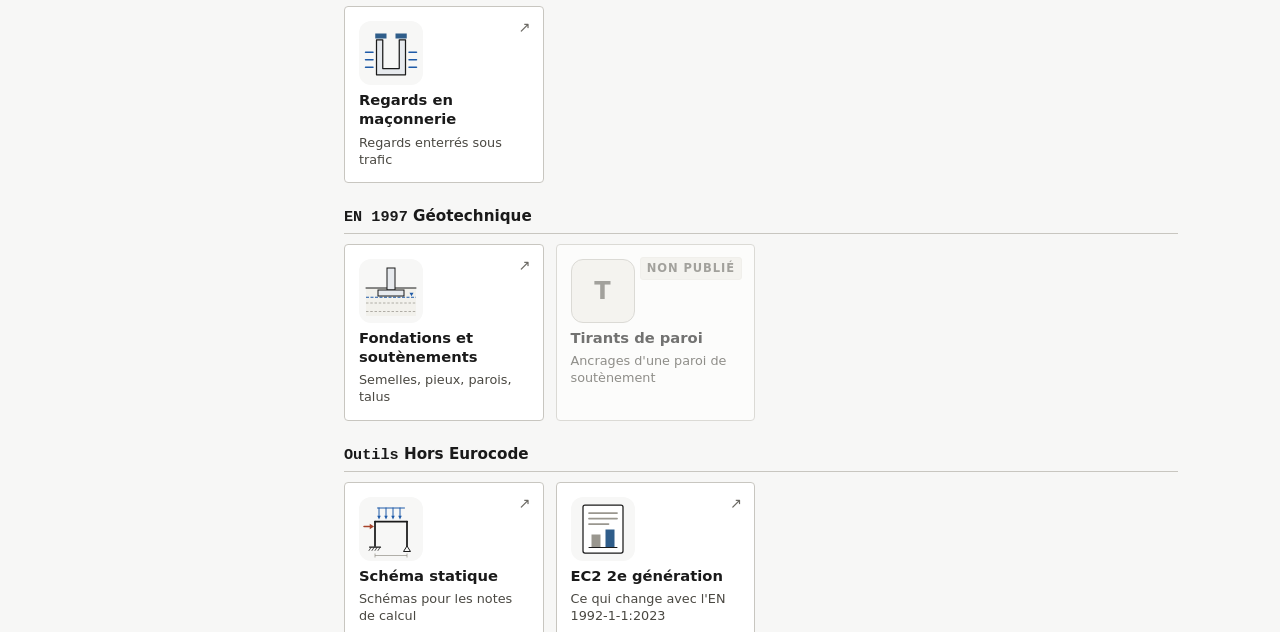
==== commit 82982d0a: "feat: icones redessinees, schema statique et Fondbis Co-Authored-By: Claude Opus 5.5 <noreply@anthro" ====
--- a/index.html
+++ b/index.html
@@ -408,7 +408,7 @@
       {"nom": "Tirants de paroi", "court": "Ancrages d'une paroi de soutènement", "href": null, "long": "Vérification des tirants d'ancrage d'une paroi de soutènement (EN 1997-1 &sect;8). En préparation."}
   ]},
   { id:"outils", num:"Outils", titre:"Hors Eurocode", note:"Schémas pour les notes de calcul et veille normative.", outils:[
-      {"nom": "Schéma statique", "court": "Schémas pour les notes de calcul", "href": OUTILS_EXTERNES.schema, "long": "Schémas de poutres, portiques et consoles pour les notes de calcul : appuis, charges nommées, cotes, cas pratiques prêts à l'emploi et bibliothèque de modèles. Export SVG et PNG. Dessine, ne calcule pas."},
+      {"nom": "Schéma statique", "court": "Schémas pour les notes de calcul", "href": OUTILS_EXTERNES.schema, "icone": "icones/schema.svg", "long": "Schémas de poutres, portiques et consoles pour les notes de calcul : appuis, charges nommées, cotes, cas pratiques prêts à l'emploi et bibliothèque de modèles. Export SVG et PNG. Dessine, ne calcule pas."},
       {"nom": "EC2 2e génération", "court": "Ce qui change avec l'EN 1992-1-1:2023", "href": OUTILS_EXTERNES.ec2Gen2, "icone": "icones/ec2Gen2.svg", "long": "Ce qui change avec l'EN 1992-1-1:2023, mécanisme par mécanisme : effort tranchant, poinçonnement, fissuration, ancrages. Articles avec exemples chiffrés et calculateurs qui rendent côte à côte les deux générations et tous les niveaux d'approximation."}
   ]}
 ];
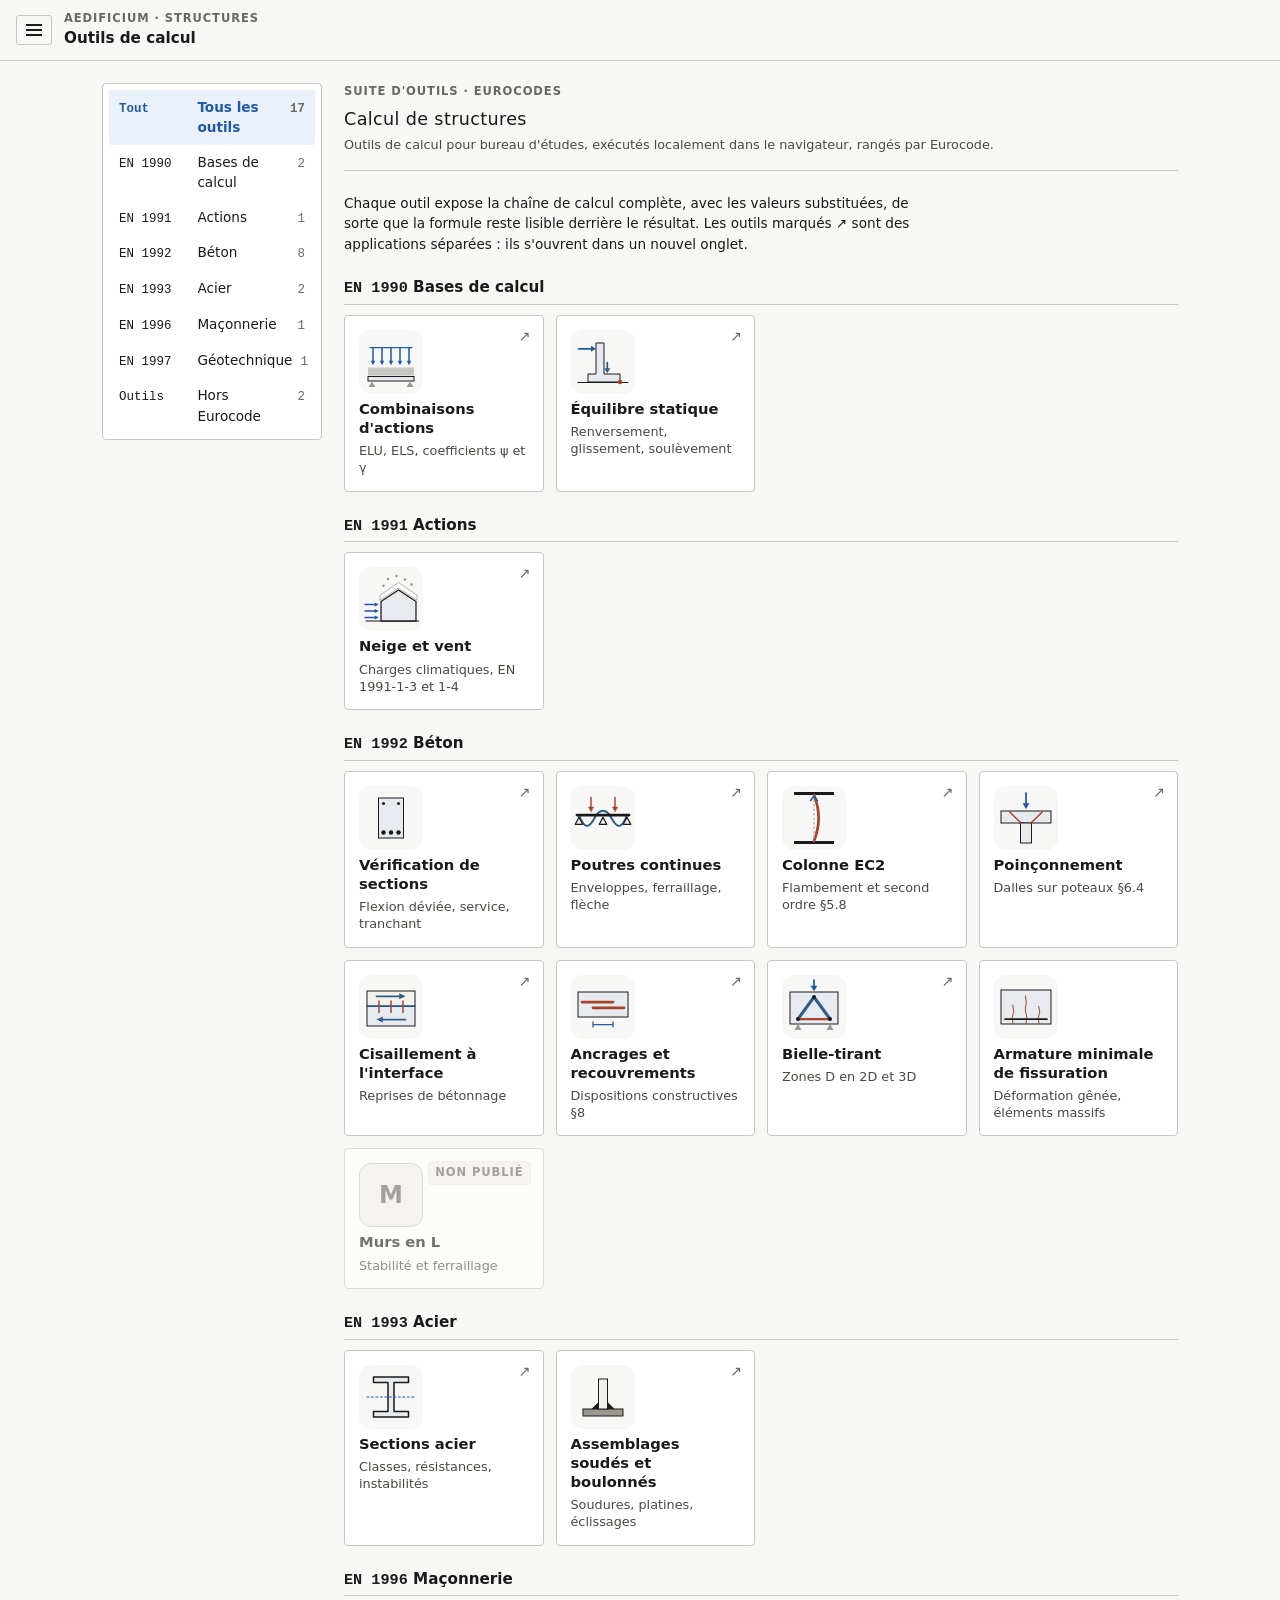
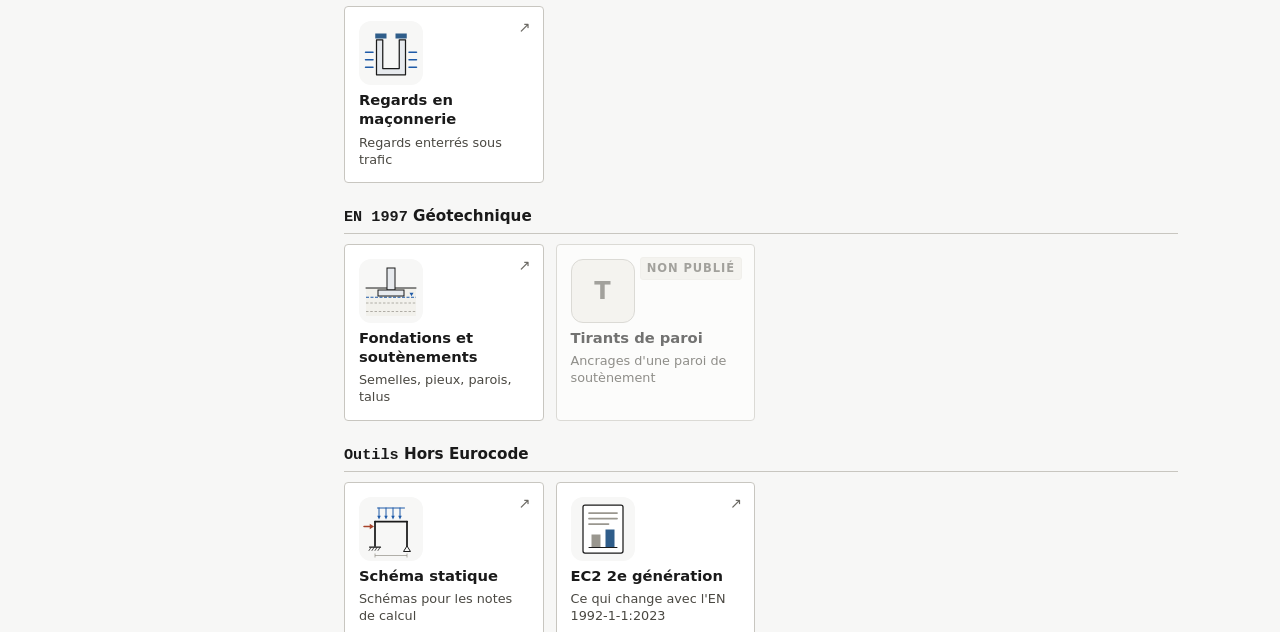
==== commit 88885ba8: "feat: icone de la page armature minimale de fissuration Co-Authored-By: Claude Opus 5.5 <noreply@ant" ====
--- a/index.html
+++ b/index.html
@@ -393,7 +393,7 @@
       {"nom": "Cisaillement à l'interface", "court": "Reprises de bétonnage", "href": OUTILS_EXTERNES.interface, "icone": "icones/interface.svg", "long": "Reprises de bétonnage, dalle sur prédalle : v<sub>Edi</sub> et v<sub>Rdi</sub> selon l'EN 1992-1-1:2004 (&sect;6.2.5) ou 2023 (&sect;8.2.6, armatures ancrées ou non, effet de goujon). Un bouton bascule d'une génération à l'autre sans ressaisie."},
       {"nom": "Ancrages et recouvrements", "court": "Dispositions constructives §8", "href": OUTILS_EXTERNES.ancrages, "icone": "icones/ancrages.svg", "long": "Longueurs d'ancrage et de recouvrement (EN 1992-1-1 &sect;8) : adhérence, coefficients &alpha;<sub>1</sub> à &alpha;<sub>6</sub> avec leur statut, borne 0,7, armatures de couture, paquets de barres, mandrins, cadres, synthèse par diamètre."},
       {"nom": "Bielle-tirant", "court": "Zones D en 2D et 3D", "href": OUTILS_EXTERNES.stm, "icone": "icones/stm.svg", "long": "Zones D en 2D et 3D (semelles sur pieux) : solveur par la méthode des rigidités, vérifications &sect;6.5, optimisation de Schlaich, choix des aciers HA, export DXF. Fonctionne hors ligne."},
-      {"nom": "Armature minimale de fissuration", "court": "Déformation gênée, éléments massifs", "route": "fissuration", "long": "Éléments massifs sous déformation gênée. Équation 7.1, réduction pour élément épais, vérification de l'ouverture de fissure."},
+      {"nom": "Armature minimale de fissuration", "court": "Déformation gênée, éléments massifs", "route": "fissuration", "icone": "icones/fissuration.svg", "long": "Éléments massifs sous déformation gênée. Équation 7.1, réduction pour élément épais, vérification de l'ouverture de fissure."},
       {"nom": "Murs en L", "court": "Stabilité et ferraillage", "href": null, "long": "Murs de soutènement en L : poussée des terres, stabilité externe (renversement, glissement, portance) et ferraillage du voile et de la semelle, en appelant les moteurs de l'équilibre statique, des sections en béton armé et du sol. En préparation."}
   ]},
   { id:"en1993", num:"EN 1993", titre:"Acier", note:"Profils laminés, reconstitués et creux ; assemblages.", outils:[
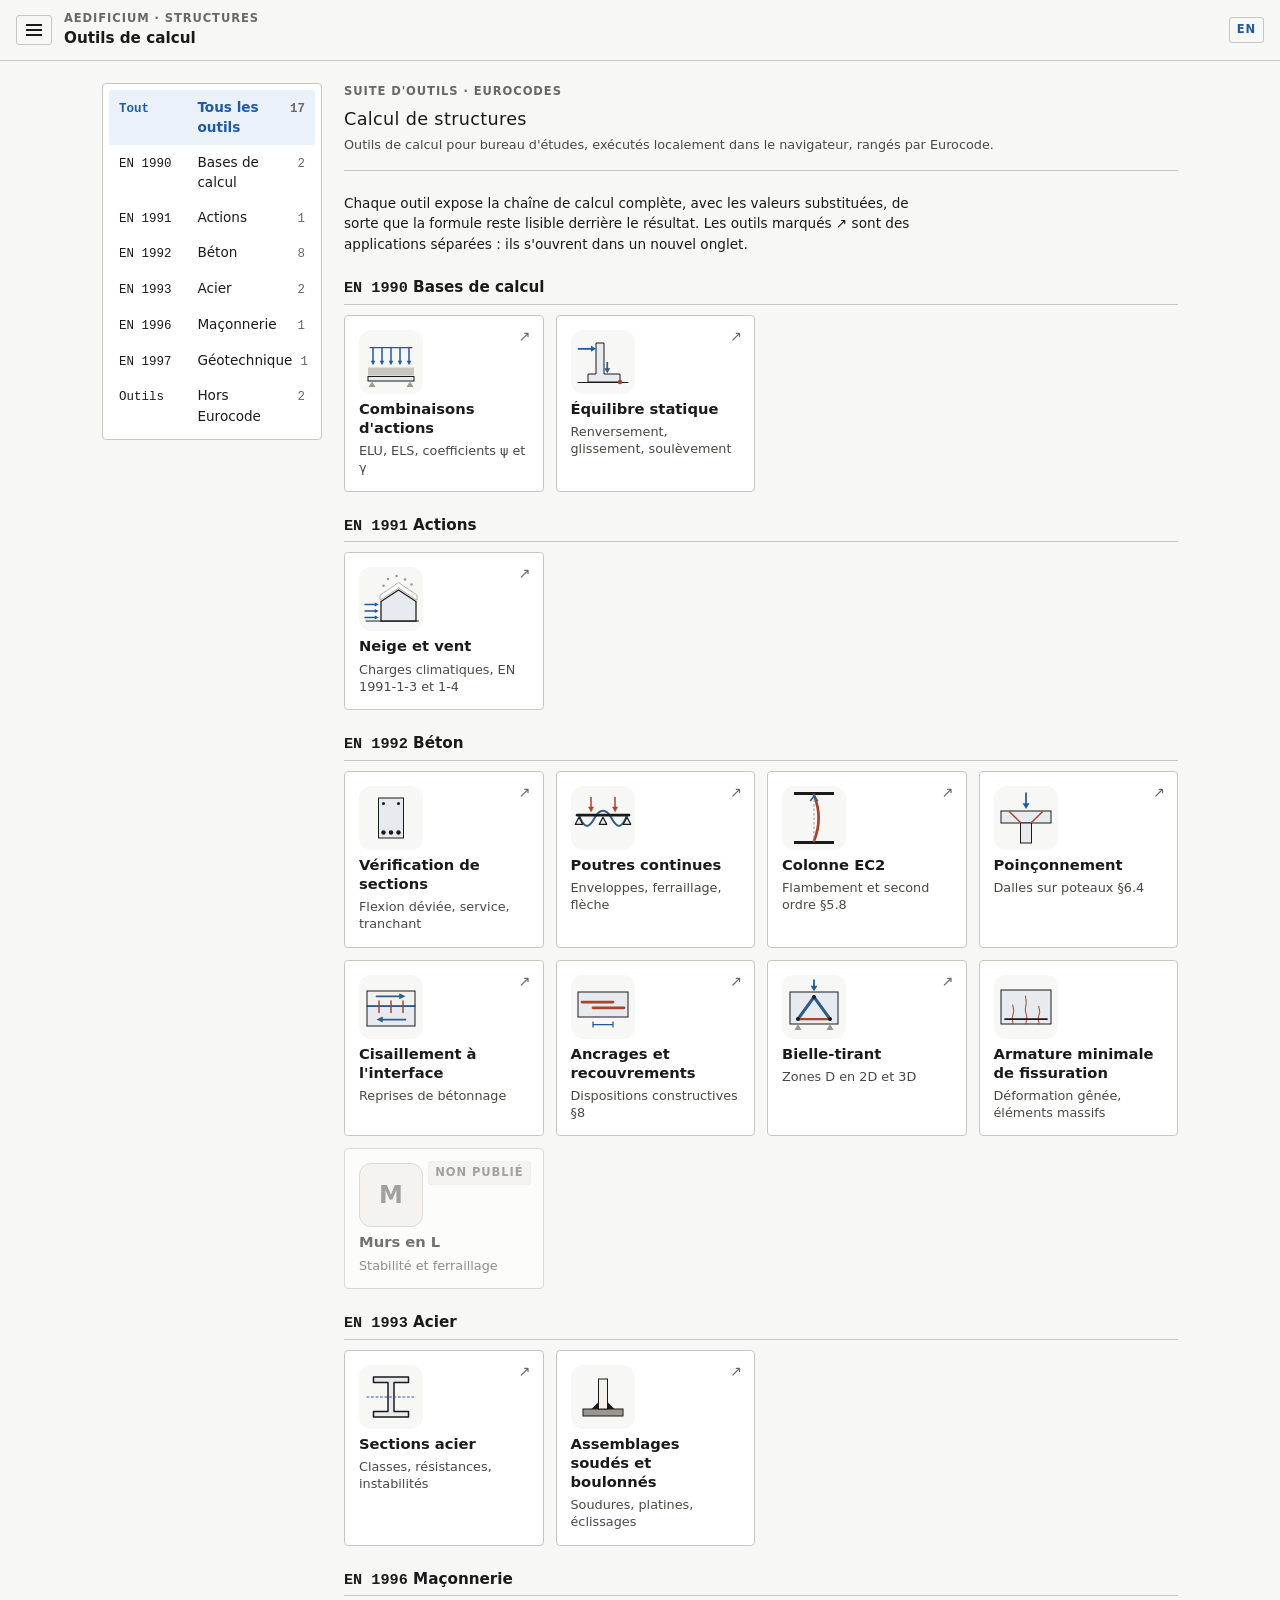
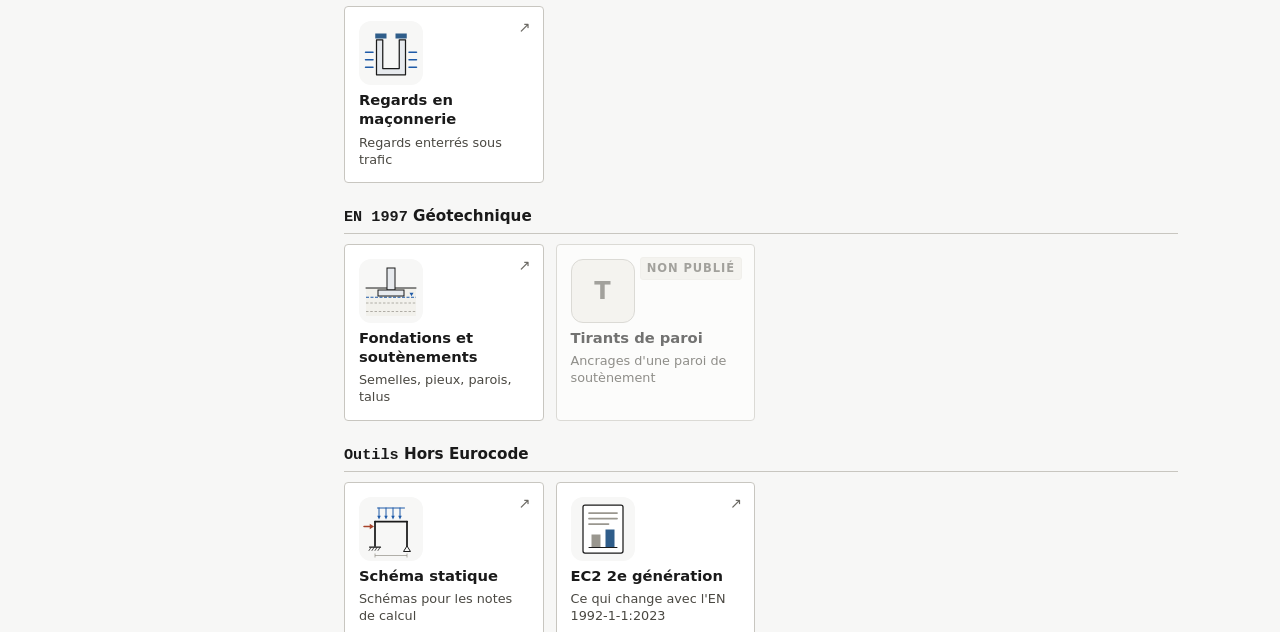
==== commit 1b7b60aa: "feat: version anglaise du hub (lot 8.8) Style et script sortis de index.html dans hub.css et hub.js," ====
--- a/index.html
+++ b/index.html
@@ -4,297 +4,7 @@
 <meta charset="UTF-8">
 <meta name="viewport" content="width=device-width, initial-scale=1.0">
 <title>Aedificium · Outils de calcul de structures</title>
-<style>
-  :root{
-    /* ---- Chassis ---- */
-    --fond:#f7f7f6;             /* fond de page */
-    --surface:#ffffff;          /* cartes, panneaux, champs */
-    --surface-appui:#f2f1ec;    /* en-tetes de tableau, boutons au repos, blocs d'attente */
-    --texte:#1a1a1a;
-    --texte-doux:#4a4842;       /* notes, libelles de ligne, corps secondaire */
-    --texte-faible:#6a6862;     /* legend, sous-titres, surtitres */
-    --bordure:#c8c6c0;          /* filet structurant : cadres, champs, separateurs */
-    --bordure-douce:#eceae4;    /* filet interne : lignes de liste, lignes de tableau */
-
-    /* ---- Interface ---- */
-    --accent:#1e5aa8;           /* focus, liens, etat actif — JAMAIS une couleur de sens */
-    --accent-doux:#eaf1f9;      /* fond d'un champ actif, surlignage de zone */
-
-    /* ---- Couleurs de sens ---- */
-    --compression:#2f5d8a;      /* bielle, beton comprime, domaine resistant */
-    --traction:#a8442a;         /* tirant, acier tendu, point sollicitant */
-    --beton:#e7eaee;            /* aplat de matiere dans les traces */
-    --neutre:#9a978f;           /* barre a effort nul, reperes de cotation */
-
-    /* ---- Verdicts : trois etats, pas quatre ---- */
-    --ok:#1f6f3f;      --ok-fond:#eaf4ee;
-    --alerte:#8a6d00;  --alerte-fond:#fdf6e3;
-    --refus:#a52121;   --refus-fond:#f8ecec;
-
-    /* ---- Typographie ---- */
-    --sans:system-ui,-apple-system,'Segoe UI',Roboto,sans-serif;
-    --mono:ui-monospace,SFMono-Regular,Menlo,Consolas,monospace;
-
-    /* ---- Rayons ---- */
-    --rayon:4px;                /* cartes, panneaux, fieldsets */
-    --rayon-petit:3px;          /* champs, boutons, pastilles */
-
-    color-scheme:light;
-
-    /* ---- Gabarit propre au hub ---- */
-    --nav:252px;
-  }
-  *{box-sizing:border-box}
-  html{-webkit-text-size-adjust:100%}
-  body{margin:0;color:var(--texte);background:var(--fond);font-family:var(--sans);font-size:14px;line-height:1.5}
-  :focus-visible{outline:2px solid var(--accent);outline-offset:1px}
-
-  /* Tout nombre, toute unite : monoespace tabulaire. Le monoespace ne sert
-     jamais de police de titre. */
-  .field .u,.card .val,.kv,.step,.verdict,table,input[type=number]{
-    font-family:var(--mono);font-variant-numeric:tabular-nums}
-
-  /* Surtitres, libelles de panneau, pastilles et boutons : sans, majuscules
-     espacees. */
-  .eyebrow,.t-eyebrow,.menu-group-lbl,.subh,.tag,.card .k,.tuile .status,.placeholder .big,caption,.step.head,.verdict small,
-  button.tool,details.adv summary,details.deriv summary,.panel-h{
-    font-family:var(--sans);font-size:.72rem;letter-spacing:.08em;
-    text-transform:uppercase;font-weight:600}
-
-  /* ---------- App shell ---------- */
-  /*
-   * Le volet de navigation est un TIROIR, a toutes les largeurs.
-   *
-   * Il occupait auparavant une colonne permanente de 252 px sur grand ecran.
-   * Un menu de six entrees, qu'on consulte quelques secondes puis plus du
-   * tout, n'a pas a retenir un quart de la largeur pendant qu'on saisit. Il
-   * s'ouvre donc sur demande, par l'icone a trois barres, et se referme des
-   * qu'on a choisi — au clic sur le voile, a la touche Echap, ou en changeant
-   * de page.
-   */
-  .app{display:grid;grid-template-columns:1fr;min-height:100vh}
-  aside.nav{
-    background:var(--surface);border-right:1px solid var(--bordure);
-    position:fixed;left:0;top:0;width:var(--nav);height:100vh;overflow-y:auto;
-    display:flex;flex-direction:column;z-index:40;
-    /* Ferme, le volet sort AUSSI de l'ordre de tabulation : `visibility`
-       fait ce que `transform` seul ne fait pas. */
-    transform:translateX(-100%);visibility:hidden;
-    transition:transform .2s, visibility .2s;
-  }
-  body.nav-open aside.nav{transform:translateX(0);visibility:visible}
-  .brand{padding:20px 18px 16px;border-bottom:1px solid var(--bordure-douce)}
-  .brand .eyebrow{color:var(--texte-faible)}
-  .brand .name{font-size:.95rem;font-weight:600;margin-top:3px}
-  .brand .desc{font-size:.8rem;color:var(--texte-doux);margin-top:2px}
-  nav.menu{padding:10px 0;flex:1}
-  .menu-group{padding:12px 18px 4px}
-  .menu-group-lbl{color:var(--texte-faible)}
-  a.item,span.item{
-    display:flex;align-items:center;justify-content:space-between;gap:8px;
-    padding:8px 18px 8px 16px;font-size:.85rem;color:var(--texte);text-decoration:none;
-    border-left:3px solid transparent;cursor:pointer;
-  }
-  a.item:hover{background:var(--fond)}
-  a.item.active{background:var(--accent-doux);border-left-color:var(--accent);color:var(--accent);font-weight:600}
-  a.item:focus-visible{outline-offset:-2px}
-  span.item.disabled{color:var(--texte-faible);cursor:default}
-  .tag{padding:2px 6px;border-radius:var(--rayon-petit);background:var(--surface-appui);
-    color:var(--texte-faible);border:1px solid var(--bordure-douce)}
-  .nav-foot{padding:14px 18px;border-top:1px solid var(--bordure-douce);font-size:.8rem;color:var(--texte-doux);line-height:1.45}
-
-  main{min-width:0}
-
-  /*
-   * La barre du haut porte l'icone du tiroir et l'identite de la suite. Elle
-   * reste collee en haut : le menu doit etre atteignable sans remonter la
-   * page.
-   */
-  .topbar{display:flex;align-items:center;gap:12px;position:sticky;top:0;z-index:30;
-    background:var(--fond);border-bottom:1px solid var(--bordure);padding:10px 16px}
-  .topbar .t-name{font-weight:600;font-size:.95rem}
-  .topbar .t-eyebrow{color:var(--texte-faible)}
-  .hamb{display:inline-flex;flex-direction:column;gap:3px;background:none;
-    border:1px solid var(--bordure);border-radius:var(--rayon-petit);padding:8px 9px;cursor:pointer}
-  .hamb:hover{background:var(--surface-appui)}
-  .hamb span{width:16px;height:2px;background:var(--texte);display:block}
-
-  /*
-   * Le voile n'existe QUE volet ouvert. Sans la regle de base `display:none`,
-   * il redevient un div ordinaire, donc une CELLULE de la grille `.app` :
-   * il occupait la premiere colonne et repoussait le contenu hors de l'ecran.
-   */
-  .scrim{display:none;position:fixed;inset:0;background:var(--texte);opacity:.35;z-index:35}
-  body.nav-open .scrim{display:block}
-
-  .view-wrap{max-width:1120px;margin:0 auto;padding:0 22px}
-
-  .page-h{display:flex;justify-content:space-between;align-items:flex-end;gap:20px;flex-wrap:wrap;
-    padding:22px 0 16px;border-bottom:1px solid var(--bordure);margin-bottom:22px}
-  .page-h .eyebrow{color:var(--texte-faible)}
-  .page-h h1{font-size:1.1rem;margin:6px 0 2px;letter-spacing:.02em;font-weight:400}
-  .page-h .sub{color:var(--texte-doux);font-size:.8rem}
-  .verdict{font-size:.85rem;border-left:3px solid;border-radius:var(--rayon);padding:9px 13px;white-space:nowrap;font-weight:600}
-  .verdict small{display:block;font-weight:400;color:inherit}
-  .v-ok{color:var(--ok);border-color:var(--ok);background:var(--ok-fond)}
-  .v-no{color:var(--refus);border-color:var(--refus);background:var(--refus-fond)}
-
-  /* ---------- Accueil : tableau de bord par Eurocode ---------- */
-  .tb{display:grid;grid-template-columns:220px minmax(0,1fr);gap:22px;padding-top:22px}
-  .tb-nav{display:flex;flex-direction:column;align-self:start;position:sticky;top:72px;
-    background:var(--surface);border:1px solid var(--bordure);border-radius:var(--rayon);padding:6px}
-  .tb-nav a{display:flex;gap:8px;align-items:baseline;padding:7px 10px;border-radius:var(--rayon-petit);
-    color:var(--texte);text-decoration:none;font-size:.85rem}
-  .tb-nav a:hover{background:var(--fond)}
-  .tb-nav a.actif{background:var(--accent-doux);color:var(--accent);font-weight:600}
-  .tb-nav .num{font-family:var(--mono);font-size:.78rem;min-width:4.4rem}
-  .tb-nav i{margin-left:auto;font-style:normal;font-family:var(--mono);font-size:.78rem;color:var(--texte-faible)}
-  .tb-main .page-h{padding-top:0}
-  .tb-main .lead{font-size:.85rem;max-width:68ch;margin:0 0 8px}
-  .tb-groupe{margin:22px 0 0}
-  .tb-groupe h2{font-size:.95rem;font-weight:600;margin:0 0 10px;padding-bottom:4px;border-bottom:1px solid var(--bordure)}
-  .tb-groupe h2 a{color:inherit;text-decoration:none}
-  .tb-groupe h2 a:hover{color:var(--accent)}
-  .tb-groupe .num,.tb-main .num{font-family:var(--mono)}
-  .tuiles{display:grid;grid-template-columns:repeat(auto-fill,minmax(180px,1fr));gap:12px}
-  .tuiles.detail{grid-template-columns:repeat(auto-fill,minmax(260px,1fr))}
-  .tuile{position:relative;display:flex;flex-direction:column;align-items:flex-start;gap:5px;
-    background:var(--surface);border:1px solid var(--bordure);border-radius:var(--rayon);padding:14px;
-    color:inherit;text-decoration:none;transition:border-color .15s}
-  a.tuile:hover{border-color:var(--accent)}
-  .tuile .ic{width:64px;height:64px;border-radius:12px;flex:none}
-  .ic-vide{display:inline-flex;align-items:center;justify-content:center;background:var(--surface-appui);
-    border:1px solid var(--bordure);color:var(--texte-faible);font-weight:600;font-size:1.5rem}
-  .tuile b{font-size:.92rem;line-height:1.3}
-  .tuile small{font-size:.8rem;color:var(--texte-doux);line-height:1.35}
-  .tuile .long{display:none;font-size:.82rem;color:var(--texte-doux);margin:4px 0 0}
-  .tuiles.detail .long{display:block}
-  .tuile .ext{position:absolute;top:10px;right:12px;color:var(--texte-faible);font-size:.9rem}
-  /* Pastille d'etat : information, pas verdict, donc pas de couleur de sens. */
-  .tuile .status{position:absolute;top:12px;right:12px;padding:2px 6px;border-radius:var(--rayon-petit);
-    background:var(--surface-appui);color:var(--texte-faible);border:1px solid var(--bordure-douce)}
-  .tuile.attente{opacity:.6}
-  .sr{position:absolute;width:1px;height:1px;overflow:hidden;clip:rect(0 0 0 0);white-space:nowrap}
-  .menu-group a.menu-group-lbl{color:var(--texte-faible);text-decoration:none}
-  .menu-group a.menu-group-lbl:hover,.menu-group a.menu-group-lbl.active{color:var(--accent)}
-  @media(max-width:760px){
-    .tb{grid-template-columns:1fr;gap:14px;padding-top:14px}
-    .tb-nav{position:static;flex-direction:row;overflow-x:auto;padding:4px}
-    .tb-nav a{white-space:nowrap;flex:none}
-    .tb-nav .num{min-width:0}
-    .tuiles{grid-template-columns:repeat(auto-fill,minmax(150px,1fr));gap:10px}
-    .tuiles.detail{grid-template-columns:1fr}
-    .tuile{padding:12px}
-    .tuile .ic{width:52px;height:52px;border-radius:10px}
-  }
-
-  /* ---------- shared building blocks (fissuration) ---------- */
-  .grid{display:grid;grid-template-columns:340px 1fr;gap:22px;margin:0 0 22px}
-  @media(max-width:900px){.grid{grid-template-columns:1fr}}
-  .panel{background:var(--surface);border:1px solid var(--bordure);border-radius:var(--rayon)}
-  .panel-h{color:var(--texte-faible);background:var(--surface-appui);
-    border-bottom:1px solid var(--bordure-douce);padding:9px 14px;display:flex;align-items:center;gap:8px}
-  .panel-h .num{color:var(--accent)}
-  .panel-b{padding:12px 14px}
-  .field{display:grid;grid-template-columns:1fr 96px;align-items:center;gap:8px;margin:8px 0;font-size:.85rem}
-  .field .u{font-size:.8rem;color:var(--texte-doux);text-align:left;grid-column:2;margin-top:-4px}
-  .field.stack{grid-template-columns:1fr}
-  input,select{padding:.28rem .4rem;border:1px solid var(--bordure);border-radius:var(--rayon-petit);
-    background:var(--surface);color:inherit;font:inherit;width:100%}
-  input[type=number]{font-family:var(--mono);font-variant-numeric:tabular-nums;text-align:right;-moz-appearance:textfield}
-  select{text-align:left}
-  /* Le champ n'est habille d'accent-doux que pendant la saisie. */
-  input:focus,select:focus{background:var(--accent-doux)}
-  .note{font-size:.8rem;color:var(--texte-doux);margin:2px 0 10px;line-height:1.35}
-  .grp{border-top:1px solid var(--bordure-douce);margin-top:6px;padding-top:8px}
-  .grp:first-child{border-top:0;margin-top:0;padding-top:0}
-  .subh{color:var(--texte-faible);padding:0 0 4px}
-  details.adv summary{cursor:pointer;color:var(--texte-faible);padding:6px 0}
-  details.adv[open] summary{color:var(--texte)}
-
-  .draw-wrap{background:var(--surface);border:1px solid var(--bordure);border-radius:var(--rayon);margin-bottom:22px}
-  .draw-b{padding:6px}
-  svg.section{display:block;width:100%;height:auto;background:var(--surface);
-    border:1px solid var(--bordure-douce);border-radius:var(--rayon-petit)}
-  .legend{display:flex;gap:16px;flex-wrap:wrap;font-size:.8rem;color:var(--texte-doux);padding:8px 12px;border-top:1px solid var(--bordure-douce)}
-  .legend i{display:inline-block;width:11px;height:11px;margin-right:5px;vertical-align:-1px;border-radius:1px}
-
-  .cards{display:grid;grid-template-columns:1fr 1fr;gap:12px;margin-bottom:12px}
-  @media(max-width:520px){.cards{grid-template-columns:1fr}}
-  .card{border:1px solid var(--bordure);border-radius:var(--rayon);padding:12px 14px;background:var(--surface)}
-  .card .k{color:var(--texte-faible)}
-  .card .val{font-size:1.1rem;font-weight:600;margin-top:2px;line-height:1.1}
-  .card .val small{font-size:.8rem;color:var(--texte-doux);font-weight:400}
-  .card .x{font-family:var(--sans);font-size:.8rem;color:var(--texte-doux);margin-top:3px}
-  .card.gov{border-color:var(--accent);background:var(--accent-doux)}
-  .card.gov .val{color:var(--accent)}
-
-  /* Verdict : lisere gauche de 3px, fond *-fond, texte en couleur pleine. */
-  .verif{border:1px solid var(--bordure);border-radius:var(--rayon);overflow:hidden}
-  .verif.ok{border-left:3px solid var(--ok)} .verif.no{border-left:3px solid var(--refus)}
-  .verif-h{padding:10px 14px;font-size:.85rem;font-weight:600;display:flex;justify-content:space-between;align-items:center;gap:10px}
-  .verif.ok .verif-h{background:var(--ok-fond);color:var(--ok)}
-  .verif.no .verif-h{background:var(--refus-fond);color:var(--refus)}
-  .verif-b{padding:6px 14px 12px}
-  .kv{display:flex;justify-content:space-between;gap:10px;font-size:.85rem;padding:5px 0;border-bottom:1px solid var(--bordure-douce)}
-  .kv:last-child{border-bottom:0}
-  .kv .lab{font-family:var(--sans);color:var(--texte-doux)}
-
-  details.deriv{margin-top:14px;background:var(--surface);border:1px solid var(--bordure);border-radius:var(--rayon)}
-  details.deriv summary{cursor:pointer;color:var(--texte-faible);padding:11px 14px;list-style:none}
-  details.deriv summary::-webkit-details-marker{display:none}
-  details.deriv summary::before{content:"▸ ";color:var(--accent)}
-  details.deriv[open] summary::before{content:"▾ "}
-  .deriv-b{padding:2px 14px 14px;border-top:1px solid var(--bordure-douce)}
-  .step{font-size:.85rem;padding:7px 0;border-bottom:1px solid var(--bordure-douce);display:grid;grid-template-columns:150px 1fr auto;gap:10px;align-items:baseline}
-  @media(max-width:600px){.step{grid-template-columns:1fr}}
-  .step .sym{color:var(--accent)}
-  .step .expr{color:var(--texte-doux);word-break:break-word}
-  .step .res{text-align:right;white-space:nowrap}
-  .step.head{grid-template-columns:1fr;border-bottom:1px solid var(--bordure);color:var(--texte-faible);margin-top:8px;padding-bottom:4px}
-
-  .ref{margin:22px 0}
-  table{border-collapse:collapse;width:100%;font-size:.85rem;background:var(--surface)}
-  th,td{border-bottom:1px solid var(--bordure-douce);padding:5px 8px;text-align:center;font-weight:400}
-  th{background:var(--surface-appui);color:var(--texte-doux)}
-  td.l,th.l{text-align:left}
-  caption{text-align:left;color:var(--texte-faible);padding:10px 0 6px}
-
-  .foot{border-top:1px solid var(--bordure);padding:18px 0 40px;color:var(--texte-doux);font-size:.8rem;line-height:1.5;margin-top:22px}
-  .foot b{color:var(--texte)}
-  .tools{display:flex;gap:10px;margin:0 0 12px;flex-wrap:wrap}
-  button.tool{cursor:pointer;padding:.32rem .7rem;border:1px solid var(--bordure);border-radius:var(--rayon-petit);
-    background:var(--surface-appui);color:inherit}
-  button.tool:hover{background:color-mix(in srgb, var(--surface-appui) 95%, var(--texte))}
-
-  /* Attente : bloc gris, pas un verdict — donc pas de lisere colore. */
-  .placeholder{border:1px solid var(--bordure);border-radius:var(--rayon);background:var(--surface-appui);padding:34px 24px;text-align:center;margin:8px 0}
-  .placeholder .big{color:var(--texte-faible)}
-  .placeholder p{max-width:52ch;margin:10px auto 0;color:var(--texte-doux);font-size:.85rem}
-
-  @media print{
-    body{background:#fff}
-    .app{grid-template-columns:1fr}
-    aside.nav,.topbar,.hamb,.scrim,.tools,button.tool,details.deriv,details.adv{display:none!important}
-    input,select{border:0;background:none;padding:0}
-  }
-  @media(prefers-reduced-motion:no-preference){
-    .card .val,.verif,.verdict,.tuile{transition:.18s}
-  }
-  @media(prefers-reduced-motion:reduce){
-    aside.nav{transition:none}
-  }
-
-/* Une valeur forcee hors du domaine physique n'est pas un echec de
-   verification : c'est un AVERTISSEMENT. D'ou la couleur d'alerte, jamais
-   celle du refus — « une couleur de sens ne sert jamais de decor » vaut
-   aussi dans l'autre sens. */
-.avert{margin:0 0 12px}
-.avert ul{margin:0;padding:10px 14px 10px 28px;list-style:disc;
-  background:var(--alerte-fond);border-left:3px solid var(--alerte);
-  border-radius:var(--rayon-petit);color:var(--alerte);font-size:.82rem;line-height:1.45}
-.avert li+li{margin-top:6px}
-</style>
+<link rel="stylesheet" href="./hub.css">
 </head>
 <body>
 <div class="app">
@@ -317,689 +27,18 @@
       <button class="hamb" id="hamb" aria-label="Menu" aria-controls="nav" aria-expanded="false"
               onclick="toggleNav(!document.body.classList.contains('nav-open'))"><span></span><span></span><span></span></button>
       <div><div class="t-eyebrow">Aedificium · Structures</div><div class="t-name">Outils de calcul</div></div>
+      <a class="barre-langue" id="langue" href="en/" hreflang="en" lang="en" aria-label="English version">EN</a>
     </div>
     <div class="view-wrap"><div id="view"></div></div>
   </main>
 </div>
 
 <!--
-  Charge AVANT le script en ligne : les deux sont des scripts classiques et
-  partagent la portee globale, donc `armatureMinimaleBridage` y est visible.
-  Le passer en module casserait les `onclick` en ligne de la page.
+  Charge AVANT hub.js : les deux sont des scripts classiques et partagent la
+  portee globale, donc `armatureMinimaleBridage` y est visible. Les passer en
+  module casserait les `onclick` en ligne de la page.
 -->
 <script src="./asmin.js"></script>
-
-<script>
-"use strict";
-const $ = id => document.getElementById(id);
-
-/* =========================================================
-   REGISTRE DES PAGES ET DU MENU
-   Pour ajouter un outil : ecrire une fonction render(container),
-   l'enregistrer dans PAGES ; pour un outil separe, ajouter son adresse dans
-   OUTILS_EXTERNES et une entree dans GROUPES.
-   ========================================================= */
-const PAGES = {
-  accueil:     { title:"Accueil",                          render:v=>renderTableau(v,null) },
-  fissuration: { title:"Armature minimale de fissuration", render:renderFissuration },
-};
-
-/*
- * Les outils de la suite vivent dans des DEPOTS SEPARES, chacun avec sa propre
- * pile technique et sa propre adresse. Cette page les relie ; elle ne les
- * absorbe pas. Une entree de menu porte donc soit une route interne
- * (`["route","Libelle"]`), soit une adresse externe
- * (`{href:"…", label:"…"}`).
- */
-const OUTILS_EXTERNES = {
-  sectionUls:   "https://henri421.github.io/section-uls/",
-  stm:          "https://henri421.github.io/MBT/",
-  poinconnement:"https://henri421.github.io/poinconnement/",
-  assemblages:  "https://henri421.github.io/assemblages-ec3/",
-  schema:       "https://henri421.github.io/schema-statique/",
-  poutres:      "https://henri421.github.io/beam/",
-  climat:       "https://henri421.github.io/charges-climatiques/",
-  ancrages:     "https://henri421.github.io/dispositions-constructives/",
-  colonne:      "https://henri421.github.io/colonne_ec2/",
-  sectionsEc3:  "https://henri421.github.io/sections-ec3/",
-  ec2Gen2:      "https://henri421.github.io/blog/",
-  fondbis:      "https://henri421.github.io/Fondbis/",
-  regard:       "https://henri421.github.io/regard/",
-  combinaisons: "https://henri421.github.io/combinaisons-actions/",
-  interface:    "https://henri421.github.io/cisaillement-interface/",
-  equilibre:    "https://henri421.github.io/equilibre-statique/",
-};
-
-/*
- * Les outils sont ranges PAR EUROCODE : c'est l'adresse qu'un ingenieur a deja
- * en tete (« le poinconnement, c'est l'EN 1992 »). Chaque groupe est aussi une
- * page du tableau de bord (#en1992…), l'accueil les montre tous.
- * Un outil porte soit `href` (outil separe, nouvel onglet ; null = pas encore
- * publie), soit `route` (page interne a ce hub).
- */
-const GROUPES = [
-  { id:"en1990", num:"EN 1990", titre:"Bases de calcul", note:"Combinaisons d'actions et équilibre statique.", outils:[
-      {"nom": "Combinaisons d'actions", "court": "ELU, ELS, coefficients ψ et γ", "href": OUTILS_EXTERNES.combinaisons, "icone": "icones/combinaisons.svg", "long": "Combinaisons de l'EN 1990 pour les bâtiments : ELU EQU, STR/GEO (6.10 ou 6.10a/b), GEO, accidentelles, ELS caractéristiques, fréquentes et quasi permanentes ; groupes d'actions exclusives, valeurs combinées et enveloppes. Export CSV et Excel ; import des cas de neige et vent."},
-      {"nom": "Équilibre statique", "court": "Renversement, glissement, soulèvement", "href": OUTILS_EXTERNES.equilibre, "icone": "icones/equilibre.svg", "long": "Équilibre d'un élément plan à l'ELU : segments pesants (L, U, cadres), charges ponctuelles, réparties, triangulaires, trapézoïdales et moments. Bras de levier et rôle de chaque charge, renversement (EQU) avec tableau charge / distance / &gamma;<sub>f</sub> / moments stabilisants et déstabilisants, glissement, soulèvement (UPL), position de la résultante."}
-  ]},
-  { id:"en1991", num:"EN 1991", titre:"Actions", note:"Actions climatiques sur les bâtiments.", outils:[
-      {"nom": "Neige et vent", "court": "Charges climatiques, EN 1991-1-3 et 1-4", "href": OUTILS_EXTERNES.climat, "icone": "icones/climat.svg", "long": "Charges de neige (EN 1991-1-3) et actions du vent (EN 1991-1-4) sur un bâtiment rectangulaire, zone par zone : pression de pointe, zonage des parois et des toitures, c<sub>pe,1</sub> et c<sub>pe,10</sub>, cas de neige et accumulations. Profil normatif sourcé, v<sub>b,0</sub> et s<sub>k</sub> saisis."}
-  ]},
-  { id:"en1992", num:"EN 1992", titre:"Béton", note:"Calcul des structures en béton. Génération 2004, bascule vers 2023 là où elle existe.", outils:[
-      {"nom": "Vérification de sections", "court": "Flexion déviée, service, tranchant", "href": OUTILS_EXTERNES.sectionUls, "icone": "icones/sectionUls.svg", "long": "Flexion composée droite et déviée à l'ELU, domaines d'interaction, vérifications de service (contraintes, ouverture de fissures, courbure), effort tranchant &sect;6.2, dispositions constructives &sect;9."},
-      {"nom": "Poutres continues", "court": "Enveloppes, ferraillage, flèche", "href": OUTILS_EXTERNES.poutres, "icone": "icones/poutres.svg", "long": "Poutres continues et hyperstatiques : appuis, ressorts, rotules, tassements ; charges G et Q. Enveloppes ELU et ELS avec charges alternées, puis béton armé (aciers, effort tranchant, épure d'arrêt, ancrages) ou acier (section, déversement, flèche, via sections-ec3)."},
-      {"nom": "Colonne EC2", "court": "Flambement et second ordre §5.8", "href": OUTILS_EXTERNES.colonne, "icone": "icones/colonne.svg", "long": "Poteaux en béton armé : flambement et effets du second ordre (EN 1992-1-1 &sect;5.8, courbure nominale ou rigidité nominale), analyse P-&Delta; itérative, résistance de section N-M et flexion déviée."},
-      {"nom": "Poinçonnement", "court": "Dalles sur poteaux §6.4", "href": OUTILS_EXTERNES.poinconnement, "icone": "icones/poinconnement.svg", "long": "Dalles pleines au droit d'un poteau (&sect;6.4) : périmètres de contrôle par construction géométrique, coefficient d'excentrement, résistance avec et sans armatures, écrasement au nu du poteau."},
-      {"nom": "Cisaillement à l'interface", "court": "Reprises de bétonnage", "href": OUTILS_EXTERNES.interface, "icone": "icones/interface.svg", "long": "Reprises de bétonnage, dalle sur prédalle : v<sub>Edi</sub> et v<sub>Rdi</sub> selon l'EN 1992-1-1:2004 (&sect;6.2.5) ou 2023 (&sect;8.2.6, armatures ancrées ou non, effet de goujon). Un bouton bascule d'une génération à l'autre sans ressaisie."},
-      {"nom": "Ancrages et recouvrements", "court": "Dispositions constructives §8", "href": OUTILS_EXTERNES.ancrages, "icone": "icones/ancrages.svg", "long": "Longueurs d'ancrage et de recouvrement (EN 1992-1-1 &sect;8) : adhérence, coefficients &alpha;<sub>1</sub> à &alpha;<sub>6</sub> avec leur statut, borne 0,7, armatures de couture, paquets de barres, mandrins, cadres, synthèse par diamètre."},
-      {"nom": "Bielle-tirant", "court": "Zones D en 2D et 3D", "href": OUTILS_EXTERNES.stm, "icone": "icones/stm.svg", "long": "Zones D en 2D et 3D (semelles sur pieux) : solveur par la méthode des rigidités, vérifications &sect;6.5, optimisation de Schlaich, choix des aciers HA, export DXF. Fonctionne hors ligne."},
-      {"nom": "Armature minimale de fissuration", "court": "Déformation gênée, éléments massifs", "route": "fissuration", "icone": "icones/fissuration.svg", "long": "Éléments massifs sous déformation gênée. Équation 7.1, réduction pour élément épais, vérification de l'ouverture de fissure."},
-      {"nom": "Murs en L", "court": "Stabilité et ferraillage", "href": null, "long": "Murs de soutènement en L : poussée des terres, stabilité externe (renversement, glissement, portance) et ferraillage du voile et de la semelle, en appelant les moteurs de l'équilibre statique, des sections en béton armé et du sol. En préparation."}
-  ]},
-  { id:"en1993", num:"EN 1993", titre:"Acier", note:"Profils laminés, reconstitués et creux ; assemblages.", outils:[
-      {"nom": "Sections acier", "court": "Classes, résistances, instabilités", "href": OUTILS_EXTERNES.sectionsEc3, "icone": "icones/sectionsEc3.svg", "long": "Profils IPE, HEA, HEB, PRS et tubes (EN 1993-1-1) : propriétés recalculées, classification sous la sollicitation réelle, sections efficaces de classe 4, résistances, flambement, déversement (M<sub>cr</sub> hors norme signalé) et flexion composée."},
-      {"nom": "Assemblages soudés et boulonnés", "court": "Soudures, platines, éclissages", "href": OUTILS_EXTERNES.assemblages, "icone": "icones/assemblages.svg", "long": "Cordons d'angle et pénétrations (EN 1993-1-8 &sect;4.5) : tête d'ancrage de tirant sur béton ou sur lierne, té, cruciforme, angle, recouvrement, profilé sur platine. Éclissage boulonné (&sect;3.4 à &sect;3.10) : cisaillement, pression diamétrale, groupe, section nette, cisaillement de bloc. Arrachement lamellaire, dispositions constructives."}
-  ]},
-  { id:"en1996", num:"EN 1996", titre:"Maçonnerie", note:"Maçonnerie non armée.", outils:[
-      {"nom": "Regards en maçonnerie", "court": "Regards enterrés sous trafic", "href": OUTILS_EXTERNES.regard, "icone": "icones/regard.svg", "long": "Murs de regards enterrés en maçonnerie non armée sous poussée des terres et trafic (SLW 60, LM1 ou charge saisie) : prédimensionnement EN 1996-3, bande verticale, méthode complète EN 1996-1-1 (compression, flexion, voûte horizontale, charge concentrée, cisaillement, soulèvement). Tables normatives pré-remplies, à vérifier."}
-  ]},
-  { id:"en1997", num:"EN 1997", titre:"Géotechnique", note:"Fondations, soutènements et stabilité des pentes.", outils:[
-      {"nom": "Fondations et soutènements", "court": "Semelles, pieux, parois, talus", "href": OUTILS_EXTERNES.fondbis, "icone": "icones/fondbis.svg", "long": "Un modèle de terrain pour toutes les vérifications (EN 1997-1:2004) : semelles et radiers, pieux, mur en L, paroi phasée, terre armée, stabilité de talus chargé (Bishop, DA1/DA2/DA3). Coefficients du sol renforcé indicatifs, à confirmer selon la NF P 94-270."},
-      {"nom": "Tirants de paroi", "court": "Ancrages d'une paroi de soutènement", "href": null, "long": "Vérification des tirants d'ancrage d'une paroi de soutènement (EN 1997-1 &sect;8). En préparation."}
-  ]},
-  { id:"outils", num:"Outils", titre:"Hors Eurocode", note:"Schémas pour les notes de calcul et veille normative.", outils:[
-      {"nom": "Schéma statique", "court": "Schémas pour les notes de calcul", "href": OUTILS_EXTERNES.schema, "icone": "icones/schema.svg", "long": "Schémas de poutres, portiques et consoles pour les notes de calcul : appuis, charges nommées, cotes, cas pratiques prêts à l'emploi et bibliothèque de modèles. Export SVG et PNG. Dessine, ne calcule pas."},
-      {"nom": "EC2 2e génération", "court": "Ce qui change avec l'EN 1992-1-1:2023", "href": OUTILS_EXTERNES.ec2Gen2, "icone": "icones/ec2Gen2.svg", "long": "Ce qui change avec l'EN 1992-1-1:2023, mécanisme par mécanisme : effort tranchant, poinçonnement, fissuration, ancrages. Articles avec exemples chiffrés et calculateurs qui rendent côte à côte les deux générations et tous les niveaux d'approximation."}
-  ]}
-];
-
-for(const g of GROUPES){
-  PAGES[g.id] = { title:`${g.num} · ${g.titre}`, render:v=>renderTableau(v,g.id) };
-}
-const publies = g => g.outils.filter(o=>o.href!==null).length;
-
-function buildMenu(){
-  const m=$("menu");
-  let h=`<a class="item" href="#accueil" data-route="accueil">Accueil</a>`;
-  GROUPES.forEach(g=>{
-    h+=`<div class="menu-group"><a class="menu-group-lbl" href="#${g.id}" data-route="${g.id}">${g.num} · ${g.titre}</a></div>`;
-    g.outils.forEach(o=>{
-      // Outil separe : lien sortant, nouvel onglet. L'utilisateur doit savoir
-      // qu'il quitte cette page.
-      if(o.route) h+=`<a class="item" href="#${o.route}" data-route="${o.route}">${o.nom}</a>`;
-      else if(o.href===null) h+=`<span class="item disabled">${o.nom} <small>(non publié)</small></span>`;
-      else h+=`<a class="item" href="${o.href}" target="_blank" rel="noopener">${o.nom}</a>`;
-    });
-  });
-  m.innerHTML=h;
-}
-function setActive(route){
-  document.querySelectorAll("#menu a[data-route]").forEach(a=>{
-    const on=a.dataset.route===route;
-    a.classList.toggle("active",on);
-    if(on)a.setAttribute("aria-current","page"); else a.removeAttribute("aria-current");
-  });
-}
-/*
- * Le tiroir de navigation. Un seul chemin d'ouverture et de fermeture : la
- * classe sur `body`. L'etat de l'icone la suit, sinon un lecteur d'ecran
- * annoncerait un menu ferme alors qu'il est ouvert.
- */
-function toggleNav(open){
-  document.body.classList.toggle("nav-open",open);
-  const b=$("hamb");
-  if(b) b.setAttribute("aria-expanded", open?"true":"false");
-}
-document.addEventListener("keydown", e=>{ if(e.key==="Escape") toggleNav(false); });
-
-function router(){
-  const route = (location.hash.replace("#","")||"accueil");
-  const page = PAGES[route] || PAGES.accueil;
-  document.title = page.title + " · Aedificium";
-  const view=$("view"); view.innerHTML="";
-  page.render(view);
-  setActive(PAGES[route]?route:"accueil");
-  toggleNav(false);
-  window.scrollTo(0,0);
-}
-window.addEventListener("hashchange",router);
-
-/* =========================================================
-   PAGE : ACCUEIL ET PAGES PAR EUROCODE (tableau de bord)
-   ========================================================= */
-function tuile(o){
-  // Sans icone dessinee : l'initiale, sur un pave neutre.
-  const ic = o.icone
-    ? `<img class="ic" src="${o.icone}" alt="" width="64" height="64">`
-    : `<span class="ic ic-vide" aria-hidden="true">${o.nom[0]}</span>`;
-  const corps = `${ic}<b>${o.nom}</b><small>${o.court}</small><p class="long">${o.long}</p>`;
-  if(o.href===null) return `<div class="tuile attente">${corps}<span class="status">non publié</span></div>`;
-  if(o.route) return `<a class="tuile" href="#${o.route}">${corps}</a>`;
-  return `<a class="tuile" href="${o.href}" target="_blank" rel="noopener">${corps}<span class="ext" title="Outil séparé, s'ouvre dans un nouvel onglet">↗<span class="sr"> (nouvel onglet)</span></span></a>`;
-}
-
-function renderTableau(view,id){
-  const g = GROUPES.find(x=>x.id===id);
-  const total = GROUPES.reduce((n,x)=>n+publies(x),0);
-  const nav = `<a href="#accueil" class="${g?"":"actif"}"${g?"":' aria-current="page"'}><span class="num">Tout</span>Tous les outils<i>${total}</i></a>`
-    + GROUPES.map(x=>`<a href="#${x.id}" class="${x===g?"actif":""}"${x===g?' aria-current="page"':""}><span class="num">${x.num}</span>${x.titre}<i>${publies(x)}</i></a>`).join("");
-  const tete = g
-    ? `<div class="page-h"><div><div class="eyebrow">Accueil · ${g.num}</div><h1>${g.titre}</h1><div class="sub">${g.note}</div></div></div>`
-    : `<div class="page-h"><div><div class="eyebrow">Suite d'outils · Eurocodes</div><h1>Calcul de structures</h1>
-         <div class="sub">Outils de calcul pour bureau d'études, exécutés localement dans le navigateur, rangés par Eurocode.</div></div></div>
-       <p class="lead">Chaque outil expose la chaîne de calcul complète, avec les valeurs substituées, de sorte que la formule reste lisible derrière le résultat. Les outils marqués ↗ sont des applications séparées : ils s'ouvrent dans un nouvel onglet.</p>`;
-  const corps = g
-    ? `<div class="tuiles detail">${g.outils.map(tuile).join("")}</div>`
-    : GROUPES.map(x=>`<section class="tb-groupe"><h2><a href="#${x.id}"><span class="num">${x.num}</span> ${x.titre}</a></h2>
-         <div class="tuiles">${x.outils.map(tuile).join("")}</div></section>`).join("");
-  view.innerHTML = `<div class="tb"><nav class="tb-nav" aria-label="Eurocodes">${nav}</nav><div class="tb-main">${tete}${corps}</div></div>`;
-}
-
-/* =========================================================
-   PAGE : PLACEHOLDER "À VENIR"
-   ========================================================= */
-function renderSoon(view,title,cat,desc){
-  view.innerHTML=`
-  <div class="page-h">
-    <div><div class="eyebrow">${cat}</div><h1>${title}</h1><div class="sub">Module en préparation</div></div>
-  </div>
-  <div class="placeholder">
-    <div class="big">Outil à venir</div>
-    <p>${desc}</p>
-    <p style="margin-top:14px"><a href="#accueil" style="color:var(--accent)">Retour à l'accueil</a></p>
-  </div>`;
-}
-
-/* =========================================================
-   PAGE : ARMATURE MINIMALE DE FISSURATION
-   ========================================================= */
-const F_IDS=["fck","s","t","mode","fcteff","kzt","methode","convK","fyk","sigsMode","sigsVal","phistar","h","b","c","phi","cas","wk","asprov","kt","k1","k2","k3","k4",
-  // Champs de FORCAGE. Vides par defaut : un champ vide veut dire « calcule ».
-  "impFctm","impFcteff","impD1","impHcef","impK","impKc","impAct","impAceff","impSigs"];
-
-const F_DEF={fck:30,s:"0.25",t:3,mode:"impose",fcteff:2.9,kzt:0.8,methode:"din",convK:"ec2",fyk:500,sigsMode:"fyk",sigsVal:320,phistar:13.54,h:1000,b:1000,c:50,phi:12,cas:"traction",wk:0.3,asprov:8000,kt:0.4,k1:0.8,k2:1.0,k3:3.4,k4:0.425,
-  // ⚠ CHAINES VIDES et non zeros : un « 0 » dans un champ de forcage serait
-  // une valeur imposee a zero, ce qui annulerait l armature en silence.
-  impFctm:"",impFcteff:"",impD1:"",impHcef:"",impK:"",impKc:"",impAct:"",impAceff:"",impSigs:""};
-let fissState={};
-
-const fmt=(x,d=2)=>(isFinite(x)?x.toLocaleString("fr-FR",{minimumFractionDigits:d,maximumFractionDigits:d}):"—");
-const fmt0=x=>(isFinite(x)?Math.round(x).toLocaleString("fr-FR"):"—");
-
-function renderFissuration(view){
-  view.innerHTML = FISS_HTML;
-  F_IDS.forEach(k=>{ const el=$(k); if(!el)return; el.value = (k in fissState)?fissState[k]:F_DEF[k]; });
-  F_IDS.forEach(k=>{
-    const el=$(k);
-    el.addEventListener("input",()=>{ fissState[k]=el.value; fissRender(); });
-  });
-  $("cas").addEventListener("change",()=>{ $("k2").value=($("cas").value==="traction")?1.0:0.5; fissState.k2=$("k2").value; fissRender(); });
-  buildBetonTable();
-  fissRender();
-}
-
-function fissReadInputs(){
-  const v={}; F_IDS.forEach(k=>{ const el=$(k); v[k]=(el.tagName==="SELECT")?el.value:parseFloat(el.value); }); return v;
-}
-
-function fissCompute(v){
-  const r={};
-  r.fcm=v.fck+8;
-  r.fctm=v.fck<=50?0.30*Math.pow(v.fck,2/3):2.12*Math.log(1+r.fcm/10);
-  r.bcc=Math.exp(parseFloat(v.s)*(1-Math.sqrt(28/v.t)));
-  r.fctmt=(v.t<28?r.bcc:Math.pow(r.bcc,2/3))*r.fctm;
-  r.fcteff=(v.mode==="auto")?r.fctmt:v.fcteff;
-  // La chaine d'armature minimale vit dans asmin.js, testee contre le cas de
-  // validation de SPEC_correction_Asmin_bridage.md §7. Ne pas la reecrire ici.
-  //
-  // Les champs de forcage : un champ VIDE veut dire « calcule », jamais zero.
-  // `retenu()` dans asmin.js ignore les chaines vides et les NaN — et
-  // `fissReadInputs` fait `parseFloat`, qui rend NaN sur un champ vide — donc
-  // on peut les transmettre tels quels sans les filtrer ici.
-  const impose = {
-    fctm: v.impFctm, fcteff: v.impFcteff, d1: v.impD1, hcef: v.impHcef,
-    k: v.impK, kc: v.impKc, Act: v.impAct, Aceff: v.impAceff, sigs: v.impSigs,
-  };
-
-  const am = armatureMinimaleBridage({
-    h: v.h, b: v.b, cnom: v.c, phi: v.phi,
-    fck: v.fck, fyk: v.fyk, Es: 200000,
-    wk: v.wk, kzt: v.kzt, kc: (v.cas === "traction") ? 1.0 : 0.4,
-    methode: v.methode,
-    conventionK: v.convK,
-    sollicitation: v.cas,
-    // UN SEUL selecteur pour f_ct,eff, a quatre branches, plutot que deux
-    // controles qui se recouvriraient. « impose » et « auto » fournissent la
-    // valeur directement ; « kzt » et « tardif » la laissent calculer par
-    // asmin.js, qui porte les deux regles.
-    scenario: v.mode === "tardif" ? "tardif" : "jeune",
-    ...(v.mode === "impose"
-      ? { fcteffImpose: v.fcteff }
-      : v.mode === "auto"
-        ? { fcteffImpose: r.fctmt }
-        : {}),
-    ...(v.sigsMode === "phistar"
-      ? { phiStar: v.phistar }
-      : { sigs: (v.sigsMode === "fyk") ? v.fyk : v.sigsVal }),
-    impose,
-  });
-
-  r.am = am;
-  r.k = am.k;
-  r.kc = am.kc;
-  r.fctm = am.fctm;
-  r.fcteff = am.fcteff;
-  r.Act = am.Act;
-  r.sigs = am.sigs;
-  r.hcef = am.hcef;
-  r.Asmin = am.AsMinceTotal;
-  r.AsminFace = am.AsMinceParNappe;
-  r.AsminThick = am.AsEpaisTotal;
-  r.rho = am.AsMinTotal / (v.b * v.h);
-  r.nZone = am.nappes;
-  r.ActEff = am.nappes * am.Aceff;
-
-  // La non-fragilite du §9.2.1.1 reste calculee ici : elle repond a une AUTRE
-  // question — la resistance, pas la maitrise de la fissuration — et ne fait
-  // pas partie de la chaine de bridage.
-  r.d = v.h - am.d1;
-  r.Asnf = Math.max(0.26 * r.fctm / v.fyk, 0.0013) * v.b * r.d;
-  r.Asgov = Math.max(am.AsMinTotal, r.Asnf);
-  r.govWho = am.AsMinTotal >= r.Asnf ? "équation 7.1 (retrait gêné)" : "non-fragilité";
-  r.AcEff = am.nappes * am.Aceff;
-  r.rhoEff=v.asprov/r.AcEff;
-  r.Nr=r.kc*r.k*r.fcteff*r.Act;
-  r.sigsWk=r.Nr/v.asprov;
-  r.Ecm=22000*Math.pow(r.fcm/10,0.3);
-  r.ae=200000/r.Ecm;
-  r.eps=Math.max((r.sigsWk-v.kt*r.fcteff/r.rhoEff*(1+r.ae*r.rhoEff))/200000, 0.6*r.sigsWk/200000);
-  r.srmax=v.k3*v.c+v.k1*v.k2*v.k4*v.phi/r.rhoEff;
-  r.wk=r.srmax*r.eps;
-  r.ok=r.wk<=v.wk;
-  return r;
-}
-
-function fissDraw(v,r){
-  const svg=$("sec"); if(!svg)return;
-  /* Un SVG genere en JS ne voit pas les variables CSS : les jetons sont lus une
-     seule fois ici, puis passes en valeurs litterales aux attributs. Les
-     valeurs de secours ne servent que si les proprietes personnalisees ne sont
-     pas resolues (moteur sans support, environnement de test). */
-  const cs=getComputedStyle(document.documentElement);
-  const jeton=(nom,secours)=>(cs.getPropertyValue(nom)||"").trim()||secours;
-  const ZONE_EFFECTIVE=jeton("--accent-doux","#eaf1f9"); // aplat de la zone tendue
-  const CONTOUR=jeton("--texte","#1a1a1a");              // trait de section et barres
-  const CONSTRUCTION=jeton("--accent","#1e5aa8");        // limite geometrique h_c,ef
-  const COTE=jeton("--texte-doux","#4a4842");            // lignes et textes de cotation
-  const MONO=jeton("--mono","ui-monospace,monospace");   // les cotes sont des nombres
-
-  const W=640,H=360,padL=70,padR=44,padT=30,padB=50;
-  const availW=W-padL-padR, availH=H-padT-padB;
-  const sc=Math.min(availW/v.b, availH/v.h);
-  const bw=v.b*sc, hh=v.h*sc, x0=padL+(availW-bw)/2, y0=padT+(availH-hh)/2;
-  const cc=v.c*sc, hcefpx=r.hcef*sc, rphi=Math.max(2,(v.phi/2)*sc);
-  const traction=v.cas==="traction";
-  let g="";
-  const rect=(x,y,w,h,fill,stroke,sw,dash)=>`<rect x="${x.toFixed(1)}" y="${y.toFixed(1)}" width="${w.toFixed(1)}" height="${h.toFixed(1)}" fill="${fill}" stroke="${stroke||"none"}" stroke-width="${sw||0}" ${dash?`stroke-dasharray="${dash}"`:""}/>`;
-  const line=(x1,y1,x2,y2,st,sw,dash)=>`<line x1="${x1.toFixed(1)}" y1="${y1.toFixed(1)}" x2="${x2.toFixed(1)}" y2="${y2.toFixed(1)}" stroke="${st}" stroke-width="${sw||1}" ${dash?`stroke-dasharray="${dash}"`:""}/>`;
-  const txt=(x,y,s,anc,col,sz)=>`<text x="${x.toFixed(1)}" y="${y.toFixed(1)}" text-anchor="${anc||"middle"}" fill="${col||CONTOUR}" font-family="${MONO}" font-size="${sz||11}">${s}</text>`;
-  g+=rect(x0,y0+hh-hcefpx,bw,hcefpx,ZONE_EFFECTIVE);
-  if(traction) g+=rect(x0,y0,bw,hcefpx,ZONE_EFFECTIVE);
-  g+=rect(x0,y0,bw,hh,"none",CONTOUR,1.6);
-  g+=line(x0,y0+hh-hcefpx,x0+bw,y0+hh-hcefpx,CONSTRUCTION,1,"4 3");
-  if(traction) g+=line(x0,y0+hcefpx,x0+bw,y0+hcefpx,CONSTRUCTION,1,"4 3");
-  const AsFace=traction?v.asprov/2:v.asprov;
-  const barA=Math.PI*v.phi*v.phi/4;
-  let n=Math.max(2,Math.round(AsFace/barA));
-  const nDraw=Math.min(n,Math.max(2,Math.floor(bw/(2*rphi+4))));
-  const face=yc=>{let s="";const us=bw-2*cc;for(let i=0;i<nDraw;i++){const x=x0+cc+(nDraw===1?us/2:us*i/(nDraw-1));s+=`<circle cx="${x.toFixed(1)}" cy="${yc.toFixed(1)}" r="${rphi.toFixed(1)}" fill="${CONTOUR}"/>`;}return s;};
-  g+=face(y0+hh-cc);
-  if(traction) g+=face(y0+cc);
-  const dimX=x0-26;
-  g+=line(dimX,y0,dimX,y0+hh,COTE,1)+line(dimX-4,y0,dimX+4,y0,COTE,1)+line(dimX-4,y0+hh,dimX+4,y0+hh,COTE,1);
-  g+=`<text x="${(dimX-8).toFixed(1)}" y="${(y0+hh/2).toFixed(1)}" text-anchor="middle" fill="${COTE}" font-family="${MONO}" font-size="11" transform="rotate(-90 ${(dimX-8).toFixed(1)} ${(y0+hh/2).toFixed(1)})">h = ${fmt0(v.h)} mm</text>`;
-  const dimY=y0+hh+24;
-  g+=line(x0,dimY,x0+bw,dimY,COTE,1)+line(x0,dimY-4,x0,dimY+4,COTE,1)+line(x0+bw,dimY-4,x0+bw,dimY+4,COTE,1);
-  g+=txt(x0+bw/2,dimY+14,`b = ${fmt0(v.b)} mm`,"middle",COTE,11);
-  const bx=x0+bw+16;
-  g+=line(bx,y0+hh-hcefpx,bx,y0+hh,CONSTRUCTION,1)+line(bx-4,y0+hh-hcefpx,bx+4,y0+hh-hcefpx,CONSTRUCTION,1)+line(bx-4,y0+hh,bx+4,y0+hh,CONSTRUCTION,1);
-  g+=txt(bx+6,y0+hh-hcefpx/2+4,`h_c,ef=${fmt0(r.hcef)}`,"start",CONSTRUCTION,10);
-  svg.innerHTML=g;
-}
-
-function fissRender(){
-  const v=fissReadInputs(), r=fissCompute(v);
-  const am=r.am;
-  const nappe=am.nappes===2?" par nappe":"";
-  /* Le suffixe « imposé » n'est PAS decoratif : c'est ce qui distingue une
-     valeur que la chaine a calculee d'une valeur que l'ingenieur a forcee.
-     Sans lui, une note de calcul presenterait les deux de la meme facon et ne
-     serait verifiable par personne. */
-  const marque=nom=>(am.sources[nom]==="impose"?" (imposé)":"");
-
-  $("asmin").textContent=fmt0(am.AsMinceTotal);
-  $("asminface").textContent=(v.cas==="traction")?`${fmt0(am.AsMinceParNappe)} mm²${nappe}`:"face tendue";
-  $("asminthick").textContent=fmt0(am.AsEpaisTotal);
-  $("asminborne").textContent=`zone de surface · borne ${fmt0(am.BorneTotal)} mm²`;
-  $("asnf").textContent=fmt0(r.Asnf);
-  $("asgov").textContent=fmt0(r.Asgov);
-  $("govwho").textContent="→ "+r.govWho;
-
-  $("approche").textContent=am.approcheRetenue==="epaisse"
-    ?"approche ÉPAISSE — elle gouverne"
-    :"approche MINCE — elle gouverne";
-  $("asretenu").textContent=`${fmt0(am.AsMinParNappe)} mm²${nappe} · ${fmt0(am.AsMinTotal)} mm² au total`;
-  $("referentiel").textContent=
-    (am.methode==="ec2"?"texte EN 1992-1-1 §7.3.2(3)":"pratique allemande, branches h/d₁")
-    +" · "+(am.conventionK==="de"?"k annexe allemande":"k EC2 recommandé");
-  $("d1out").textContent=fmt0(am.d1)+" mm"+marque("d1");
-  $("hcefout").textContent=fmt0(am.hcef)+" mm"+marque("hcef");
-  $("fctmout").textContent=fmt(am.fctm,2)+" MPa"+marque("fctm");
-  $("fcteffout").textContent=fmt(am.fcteff,2)+" MPa"+marque("fcteff");
-  $("kout").textContent=fmt(am.k,3)+marque("k");
-  $("kcout").textContent=fmt(am.kc,2)+marque("kc");
-  $("actout").textContent=fmt0(am.Act)+" mm²"+marque("Act");
-  $("aceffout").textContent=fmt0(am.Aceff)+" mm²"+marque("Aceff");
-  $("sigsout").textContent=fmt(am.sigs,1)+" MPa"+marque("sigs");
-
-  /* Les avertissements SIGNALENT, ils n'ecretent pas : ecreter retirerait a
-     l'ingenieur la decision qu'il vient explicitement de prendre. */
-  $("avertissements").innerHTML=am.avertissements.length===0?""
-    :"<ul>"+am.avertissements.map(a=>"<li>"+a+"</li>").join("")+"</ul>";
-
-  $("hcef").textContent=fmt0(r.hcef);
-  $("aceff").textContent=fmt0(r.AcEff);
-  $("rhoeff").textContent=fmt(r.rhoEff,4);
-  $("sigsv").textContent=fmt0(r.sigsWk)+" MPa";
-  $("eps").textContent=fmt(r.eps,6);
-  $("srmax").textContent=fmt0(r.srmax);
-  $("wkcalc").textContent=fmt(r.wk,3);
-  $("wktgt").textContent=fmt(v.wk,2);
-  const vb=$("verif"),chip=$("verifChip"),vd=$("verdict"),vdt=$("verdictTxt");
-  if(r.ok){vb.className="verif ok";chip.textContent="✓ VÉRIFIÉ";vd.className="verdict v-ok";vdt.textContent=`w_k = ${fmt(r.wk,3)} ≤ ${fmt(v.wk,2)} mm`;}
-  else{vb.className="verif no";chip.textContent="✗ NON VÉRIFIÉ";vd.className="verdict v-no";vdt.textContent=`w_k = ${fmt(r.wk,3)} > ${fmt(v.wk,2)} mm`;}
-  if(r.sigsWk>v.fyk){chip.textContent="✗ σs > fyk : l'acier plastifie à la fissuration";vb.className="verif no";}
-  fissDraw(v,r);
-  fissSteps(v,r);
-  window._state={v,r};
-}
-
-function fissSteps(v,r){
-  const S=[];
-  const row=(sym,expr,res)=>`<div class="step"><span class="sym">${sym}</span><span class="expr">${expr}</span><span class="res">${res}</span></div>`;
-  const hd=t=>`<div class="step head">${t}</div>`;
-  /* Meme marquage que dans le panneau : le detail du calcul doit dire, lui
-     aussi, ce qui a ete impose — c'est lui qu'on relit pour verifier. */
-  const marq=nom=>(r.am.sources[nom]==="impose"?" · IMPOSÉ":"");
-  S.push(hd("A · Résistance en traction du béton"));
-  S.push(row("f_cm","f_ck + 8 = "+fmt0(v.fck)+" + 8",fmt0(r.fcm)+" MPa"));
-  S.push(row("f_ctm",v.fck<=50?`0,30 · ${fmt0(v.fck)}^(2/3)`:`2,12 · ln(1 + ${fmt(r.fcm,0)}/10)`,fmt(r.fctm,2)+" MPa"));
-  S.push(row("β_cc(t)","exp{ "+v.s+" · [1 − √(28/"+fmt0(v.t)+")] }",fmt(r.bcc,3)));
-  S.push(row("f_ctm(t)",(v.t<28?"β_cc":"β_cc^(2/3)")+" · f_ctm",fmt(r.fctmt,2)+" MPa"));
-  S.push(row("f_ct,eff",{impose:"valeur imposée",auto:"= f_ctm(t)",kzt:`k_zt · f_ctm = ${fmt(v.kzt,2)} · ${fmt(r.fctm,2)}`,tardif:"max(f_ctm ; 3,0) — bridage tardif"}[v.mode]+marq("fcteff"),fmt(r.fcteff,2)+" MPa"));
-  S.push(hd("B · Coefficients de l'équation 7.1"));
-  S.push(row("k",(v.convK==="de"?"annexe allemande · ":"EC2 · ")+(v.h<=300?"h ≤ 300":(v.h>=800?"h ≥ 800":"interpolation"))+marq("k"),fmt(r.k,3)));
-  S.push(row("k_c",(v.cas==="traction"?"traction pure":"flexion pure")+marq("kc"),fmt(r.kc,2)));
-  S.push(row("A_ct",(v.cas==="traction"?"b · h":"b · h / 2")+marq("Act"),fmt0(r.Act)+" mm²"));
-  S.push(row("d₁",("c + φ/2")+marq("d1"),fmt0(r.am.d1)+" mm"));
-  S.push(row("h_c,ef",(v.methode==="ec2"?"texte EC2 · min(2,5·d₁ ; h/2)":`pratique allemande · h/d₁ = ${fmt(r.am.ratio,1)}`)+marq("hcef"),fmt0(r.hcef)+" mm"));
-  S.push(row("A_c,ef","b · h_c,ef (une face)"+marq("Aceff"),fmt0(r.am.Aceff)+" mm²"));
-  S.push(hd("C · Contrainte dans l'acier"));
-  S.push(row("σ_s",{fyk:"= f_yk",val:"valeur imposée",phistar:`√(6·w_k·E_s·f_ct,eff / Ø*) = √(6·${fmt(v.wk,2)}·200000·${fmt(r.fcteff,2)} / ${fmt(v.phistar,2)})`}[v.sigsMode]+marq("sigs"),fmt(r.sigs,1)+" MPa"));
-  S.push(hd("D · Armature minimale (éq. 7.1)"));
-  S.push(row("A_s,min mince",`k_c·k·f_ct,eff·A_ct/σ_s = ${fmt(r.kc,1)}·${fmt(r.k,2)}·${fmt(r.fcteff,1)}·${fmt0(r.Act)}/${fmt0(r.sigs)}`,fmt0(r.am.AsMinceTotal)+" mm²"));
-  S.push(row("A_s,min épais",`${r.am.nappes} · f_ct,eff·A_c,ef/σ_s — NI k NI k_c : ils reduisent l'effort a l'echelle de la section entiere, pas de la peau qui travaille`,fmt0(r.am.AsEpaisTotal)+" mm²"));
-  S.push(row("borne","k·f_ct,eff·A_ct/f_yk — en deça, l'acier plastifie a la fissuration",fmt0(r.am.BorneTotal)+" mm²"));
-  S.push(row("A_s,min retenu",`min(mince ; épais) — approche ${r.am.approcheRetenue}`,"<b>"+fmt0(r.am.AsMinTotal)+" mm² total · "+fmt0(r.am.AsMinParNappe)+" mm²"+(r.am.nappes===2?" par nappe":"")+"</b>"));
-  S.push(row("ρ","A_s,min / (b·h)",fmt(r.rho*100,3)+" %"));
-  S.push(hd("E · Non-fragilité (§9.2.1.1)"));
-  S.push(row("d","h − d₁",fmt0(r.d)+" mm"));
-  S.push(row("A_s,min,nf","max(0,26·f_ctm/f_yk ; 0,0013)·b·d",fmt0(r.Asnf)+" mm²"));
-  S.push(hd("F · Élément épais — zone effective"));
-  S.push(row("h_c,ef",(v.methode==="ec2"?"texte EC2 · min(2,5·d₁ ; h/2)":"pratique allemande, branches h/d₁")+marq("hcef"),fmt0(r.hcef)+" mm"));
-  S.push(row("A_ct,eff",(r.nZone===2?"2·":"")+"b·h_c,ef",fmt0(r.ActEff)+" mm²"));
-  S.push(row("A_s,min,épais",`max(${r.am.nappes} · f_ct,eff·A_c,ef/σ_s ; borne) — sans k ni k_c`,"<b>"+fmt0(r.AsminThick)+" mm²</b>"));
-  S.push(hd("G · Ouverture de fissure (éq. 7.8 – 7.11)"));
-  S.push(row("N_r","k_c·k·f_ct,eff·A_ct",fmt0(r.Nr)+" N"));
-  S.push(row("σ_s (wk)","N_r / A_s,prov",fmt0(r.sigsWk)+" MPa"));
-  S.push(row("ρ_p,eff","A_s,prov / A_c,eff",fmt(r.rhoEff,4)));
-  S.push(row("ε_sm−ε_cm","éq. 7.9 (plancher 0,6σ_s/E_s)",fmt(r.eps,6)));
-  S.push(row("s_r,max","k_3·c + k_1·k_2·k_4·φ/ρ_p,eff",fmt0(r.srmax)+" mm"));
-  S.push(row("w_k","s_r,max · (ε_sm−ε_cm)","<b>"+fmt(r.wk,3)+" mm</b>"));
-  $("steps").innerHTML=S.join("");
-}
-
-function buildBetonTable(){
-  const classes=[["C12/15",12],["C16/20",16],["C20/25",20],["C25/30",25],["C30/37",30],["C35/45",35],["C40/50",40],["C45/55",45],["C50/60",50]];
-  let h=""; classes.forEach(([nm,fck])=>{const fcm=fck+8,fctm=0.30*Math.pow(fck,2/3),fctk=0.7*fctm,Ecm=22000*Math.pow(fcm/10,0.3);h+=`<tr><td class="l">${nm}</td><td>${fck}</td><td>${fcm}</td><td>${fmt(fctm,2)}</td><td>${fmt(fctk,2)}</td><td>${fmt0(Ecm)}</td></tr>`;});
-  $("betonTbl").innerHTML=h;
-}
-
-function copySummary(btn){
-  const {v,r}=window._state;
-  const am=r.am;
-  const nappe=am.nappes===2?" par nappe":"";
-  /* La synthese copiee porte les MEMES marques que l'ecran. Une note qui
-     presenterait une valeur forcee comme calculee ne serait verifiable par
-     personne, et c'est ce texte-la qu'on colle dans un rapport. */
-  const marq=nom=>(am.sources[nom]==="impose"?" [IMPOSÉ]":"");
-  const avert=am.avertissements.length===0?""
-    :"\n--------------------------------------------\nAVERTISSEMENTS\n"+am.avertissements.map(a=>"  ! "+a).join("\n");
-
-  const t=`ARMATURE MINIMALE DE FISSURATION — EN 1992-1-1
-Béton C${v.fck} · fct,eff=${fmt(am.fcteff,2)} MPa${marq("fcteff")} · fyk=${v.fyk} MPa
-Section h=${v.h} b=${v.b} c=${v.c} φ=${v.phi} · ${v.cas==="traction"?"traction pure":"flexion pure"}
-Méthode h_c,ef : ${am.methode==="ec2"?"texte EN 1992-1-1 §7.3.2(3)":"pratique allemande, branches h/d1"}
-Convention de k : ${am.conventionK==="de"?"annexe allemande (0,80→0,50)":"EC2 recommandé (1,00→0,65)"}
---------------------------------------------
-d1        = ${fmt0(am.d1)} mm${marq("d1")}
-h_c,ef    = ${fmt0(am.hcef)} mm${marq("hcef")}
-k · k_c   = ${fmt(am.k,3)}${marq("k")} · ${fmt(am.kc,2)}${marq("kc")}
-A_ct      = ${fmt0(am.Act)} mm²${marq("Act")}
-A_c,ef    = ${fmt0(am.Aceff)} mm² (une face)${marq("Aceff")}
-σ_s       = ${fmt(am.sigs,1)} MPa${marq("sigs")}
---------------------------------------------
-As,min approche mince  = ${fmt0(am.AsMinceTotal)} mm² total · ${fmt0(am.AsMinceParNappe)} mm²${nappe}
-As,min approche épaisse = ${fmt0(am.AsEpaisTotal)} mm² total · ${fmt0(am.AsEpaisParNappe)} mm²${nappe}
-  (borne anti-plastification ${fmt0(am.BorneTotal)} mm² total)
-As,min RETENU (${am.approcheRetenue}) = ${fmt0(am.AsMinTotal)} mm² total · ${fmt0(am.AsMinParNappe)} mm²${nappe}
-As,min (non-fragilité) = ${fmt0(r.Asnf)} mm²
-As,min GOUVERNANT     = ${fmt0(r.Asgov)} mm² (${r.govWho})${avert}
---------------------------------------------
-Vérification wk (As,prov=${v.asprov} mm²):
-  sr,max = ${fmt0(r.srmax)} mm · εsm-εcm = ${fmt(r.eps,6)}
-  wk = ${fmt(r.wk,3)} mm  /  wk,max = ${fmt(v.wk,2)} mm  →  ${r.ok?"VÉRIFIÉ":"NON VÉRIFIÉ"}
---------------------------------------------
-Réserve : les branches de h_c,ef ne sont pas le texte de l'EN 1992-1-1
-(§7.3.2(3) : min(2,5(h−d) ; (h−x)/3 ; h/2)) mais la pratique allemande.
-k est un paramètre national. En BE et au LU, la justification réglementaire
-reste l'EN 1992-1-1 et ses annexes NBN / ILNAS. Ø* est une entrée.`;
-  navigator.clipboard.writeText(t).then(()=>flash(btn,"Synthèse copiée"),()=>flash(btn,"Copie impossible"));
-}
-function flash(btn,msg){const o=btn.textContent;btn.textContent=msg;setTimeout(()=>btn.textContent=o,1400);}
-function resetFiss(){ fissState={}; F_IDS.forEach(k=>{$(k).value=F_DEF[k];}); fissRender(); }
-
-/* ---- Gabarit HTML de la page fissuration ---- */
-const FISS_HTML = `
-  <div class="page-h">
-    <div>
-      <div class="eyebrow">EN 1992-1-1 · §7.3.2 – 7.3.4</div>
-      <h1>Armature minimale de fissuration</h1>
-      <div class="sub">Éléments massifs sous déformation gênée · radiers, poutres épaisses, voiles bridés</div>
-    </div>
-    <div id="verdict" class="verdict v-ok"><small>Ouverture de fissure</small><span id="verdictTxt">—</span></div>
-  </div>
-
-  <div class="grid">
-    <div class="panel">
-      <div class="panel-h"><span class="num">01</span> Paramètres</div>
-      <div class="panel-b">
-        <div class="grp">
-          <div class="subh">Béton</div>
-          <div class="field"><label>Résistance fck</label><input id="fck" type="number" step="1"><div class="u">MPa</div></div>
-          <div class="field"><label>Ciment (coeff. s)</label><select id="s"><option value="0.20">R · 0,20</option><option value="0.25">N · 0,25</option><option value="0.38">S · 0,38</option></select></div>
-          <div class="field"><label>Âge fissuration t</label><input id="t" type="number" step="1" min="1"><div class="u">jours</div></div>
-          <div class="field"><label>fct,eff</label><select id="mode"><option value="impose">valeur imposée</option><option value="auto">fctm(t) par β_cc</option><option value="kzt">k_zt · fctm (jeune âge)</option><option value="tardif">tardif · max(fctm ; 3,0)</option></select></div>
-          <div class="field"><label>fct,eff imposé</label><input id="fcteff" type="number" step="0.1"><div class="u">MPa</div></div>
-          <div class="field"><label>k_zt = fct,eff / fctm</label><input id="kzt" type="number" step="0.05" min="0.1" max="1"></div>
-          <div class="note">Au jeune âge, la fissuration thermique survient souvent avant 28 j. Valeur minimale conseillée ≈ 2,9 MPa si l'échéance est incertaine. Ordres de grandeur de <em>k_zt</em> : 0,65 à 3 j, 0,75 à 5 j, 0,85 à 7 j — un radier massif dépasse 7 j, donc <em>k_zt</em> tend vers 1,0.</div>
-          <div class="field"><label>Méthode h_c,ef</label><select id="methode"><option value="din">pratique allemande · branches h/d₁</option><option value="ec2">texte EN 1992-1-1 · 2,5·d₁</option></select></div>
-          <div class="field"><label>Convention de k</label><select id="convK"><option value="ec2">EC2 · 1,00 → 0,65</option><option value="de">annexe allemande · 0,80 → 0,50</option></select></div>
-          <div class="note">Deux choix <strong>indépendants</strong> : <em>k</em> est un paramètre d'annexe nationale, <em>h_c,ef</em> une famille de formules. « Branches allemandes, <em>k</em> de l'annexe belge » est un cas légitime. Les branches de <em>h_c,ef</em> ne sont <strong>pas le texte</strong> de l'EN 1992-1-1, dont le §7.3.2(3) écrit min(2,5(h−d) ; (h−x)/3 ; h/2) : en BE et au LU, la justification réglementaire reste l'EC2 et ses annexes NBN / ILNAS.</div>
-        </div>
-        <div class="grp">
-          <div class="subh">Acier</div>
-          <div class="field"><label>Limite fyk</label><input id="fyk" type="number" step="10"><div class="u">MPa</div></div>
-          <div class="field"><label>σs (calcul)</label><select id="sigsMode"><option value="fyk">= fyk (plafond)</option><option value="val">valeur imposée</option><option value="phistar">dérivée de Ø* (§7.3.3)</option></select></div>
-          <div class="field"><label>σs imposé</label><input id="sigsVal" type="number" step="10"><div class="u">MPa</div></div>
-          <div class="field"><label>Ø* limite</label><input id="phistar" type="number" step="0.1" min="1"><div class="u">mm</div></div>
-          <div class="note">Pour viser une largeur de fissure, lire σs au tableau 7.2N selon φ et wk — ou le dériver de Ø* par σs = √(6·w_k·E_s·f_ct,eff / Ø*). <strong>Ø* est une entrée</strong> : la définition de h_cr en traction pure reste à confirmer, et la recalculer figerait une hypothèse non vérifiée.</div>
-        </div>
-        <div class="grp">
-          <div class="subh">Géométrie</div>
-          <div class="field"><label>Hauteur h</label><input id="h" type="number" step="50"><div class="u">mm</div></div>
-          <div class="field"><label>Largeur b</label><input id="b" type="number" step="50"><div class="u">mm</div></div>
-          <div class="field"><label>Enrobage nominal c</label><input id="c" type="number" step="5"><div class="u">mm</div></div>
-          <div class="field"><label>Diamètre φ</label><input id="phi" type="number" step="2"><div class="u">mm</div></div>
-        </div>
-        <div class="grp">
-          <div class="subh">Sollicitation</div>
-          <div class="field stack"><label>Cas de bridage</label><select id="cas"><option value="traction">Traction pure — retrait axial gêné (kc = 1)</option><option value="flexion">Flexion pure (kc = 0,4)</option></select></div>
-        </div>
-        <div class="grp">
-          <div class="subh">Critère de fissuration</div>
-          <div class="field"><label>wk,max cible</label><input id="wk" type="number" step="0.05"><div class="u">mm</div></div>
-          <div class="field"><label>As,prov posé</label><input id="asprov" type="number" step="200"><div class="u">mm²</div></div>
-          <div class="note">As,prov = section totale que vous comptez ferrailler. Sert à vérifier wk réel.</div>
-        </div>
-        <details class="adv">
-          <summary>Coefficients avancés (7.9 / 7.11)</summary>
-          <div class="field"><label>kt (durée)</label><input id="kt" type="number" step="0.1"><div class="u">–</div></div>
-          <div class="field"><label>k1 (adhérence)</label><input id="k1" type="number" step="0.1"><div class="u">–</div></div>
-          <div class="field"><label>k2 (déformation)</label><input id="k2" type="number" step="0.1"><div class="u">–</div></div>
-          <div class="field"><label>k3</label><input id="k3" type="number" step="0.1"><div class="u">–</div></div>
-          <div class="field"><label>k4</label><input id="k4" type="number" step="0.005"><div class="u">–</div></div>
-          <div class="note">Valeurs recommandées EN 1992-1-1. Vérifiez l'Annexe Nationale (NBN / ILNAS). kt = 0,4 longue durée, 0,6 courte durée. k2 = 1,0 traction, 0,5 flexion.</div>
-        </details>
-        <details class="adv">
-          <summary>Forcer des valeurs intermédiaires</summary>
-          <div class="note">Un champ <strong>vide</strong> veut dire « calculé ». Une valeur saisie <strong>court-circuite sa formule</strong> et alimente la suite de la chaîne : imposer <em>d₁</em> change <em>h_c,ef</em>, imposer <em>f_ct,eff</em> change <em>σ_s</em>. Toute valeur imposée est <strong>marquée</strong> dans les résultats et la synthèse — une note qui présenterait une valeur forcée comme calculée ne serait vérifiable par personne. Une valeur hors du domaine physique produit un <strong>avertissement</strong>, jamais un écrêtage silencieux.</div>
-          <div class="field"><label>f_ctm</label><input id="impFctm" type="number" step="0.01"><div class="u">MPa</div></div>
-          <div class="field"><label>f_ct,eff</label><input id="impFcteff" type="number" step="0.01"><div class="u">MPa</div></div>
-          <div class="field"><label>d₁</label><input id="impD1" type="number" step="1"><div class="u">mm</div></div>
-          <div class="field"><label>h_c,ef</label><input id="impHcef" type="number" step="1"><div class="u">mm</div></div>
-          <div class="field"><label>k</label><input id="impK" type="number" step="0.01"><div class="u">–</div></div>
-          <div class="field"><label>k_c</label><input id="impKc" type="number" step="0.05"><div class="u">–</div></div>
-          <div class="field"><label>A_ct</label><input id="impAct" type="number" step="1000"><div class="u">mm²</div></div>
-          <div class="field"><label>A_c,ef une face</label><input id="impAceff" type="number" step="1000"><div class="u">mm²</div></div>
-          <div class="field"><label>σ_s</label><input id="impSigs" type="number" step="1"><div class="u">MPa</div></div>
-        </details>
-      </div>
-    </div>
-
-    <div>
-      <div class="draw-wrap">
-        <div class="panel-h"><span class="num">02</span> Coupe de la section</div>
-        <div class="draw-b"><svg id="sec" class="section" viewBox="0 0 640 360" preserveAspectRatio="xMidYMid meet" role="img" aria-label="Coupe de la section en béton armé"></svg></div>
-        <div class="legend">
-          <span><i style="background:var(--accent-doux);border:1px solid var(--accent)"></i>Zone tendue effective h_c,ef</span>
-          <span><i style="background:var(--texte)"></i>Armature φ à l'échelle</span>
-          <span><i style="background:var(--surface);border:1px solid var(--bordure)"></i>Section béton</span>
-        </div>
-      </div>
-
-      <div id="avertissements" class="avert"></div>
-
-      <div class="cards">
-        <div class="card"><div class="k">A_s,min — approche mince (section entière)</div><div class="val"><span id="asmin">—</span> <small>mm²</small></div><div class="x" id="asminface">—</div></div>
-        <div class="card"><div class="k">A_s,min — approche épaisse (zone efficace)</div><div class="val"><span id="asminthick">—</span> <small>mm²</small></div><div class="x" id="asminborne">—</div></div>
-        <div class="card"><div class="k">Non-fragilité — §9.2.1.1</div><div class="val"><span id="asnf">—</span> <small>mm²</small></div><div class="x">plancher de ductilité</div></div>
-        <div class="card gov"><div class="k">A_s,min retenu</div><div class="val"><span id="asgov">—</span> <small>mm²</small></div><div class="x" id="govwho">—</div></div>
-      </div>
-
-      <!--
-        Le facteur 2 entre TOTAL et NAPPE est la cause classique d'un ecart
-        avec une feuille de calcul : les deux sont nommes, jamais confondus.
-        Et chaque grandeur dit si elle a ete CALCULEE ou IMPOSEE — sans quoi
-        une note presenterait une valeur forcee exactement comme une valeur
-        calculee, et ne serait verifiable par personne.
-      -->
-      <div class="verif ok">
-        <div class="verif-h"><span>Armature minimale de bridage — détail</span><span id="approche">—</span></div>
-        <div class="verif-b">
-          <div class="kv"><span class="lab">A_s,min retenu</span><span class="v" id="asretenu">—</span></div>
-          <div class="kv"><span class="lab">Méthode · convention de k</span><span class="v" id="referentiel">—</span></div>
-          <div class="kv"><span class="lab">d₁ · h_c,ef</span><span class="v"><span id="d1out">—</span> · <span id="hcefout">—</span></span></div>
-          <div class="kv"><span class="lab">f_ctm · f_ct,eff</span><span class="v"><span id="fctmout">—</span> · <span id="fcteffout">—</span></span></div>
-          <div class="kv"><span class="lab">k · k_c</span><span class="v"><span id="kout">—</span> · <span id="kcout">—</span></span></div>
-          <div class="kv"><span class="lab">A_ct · A_c,ef (une face)</span><span class="v"><span id="actout">—</span> · <span id="aceffout">—</span></span></div>
-          <div class="kv"><span class="lab">σ_s</span><span class="v" id="sigsout">—</span></div>
-        </div>
-      </div>
-
-      <div id="verif" class="verif ok">
-        <div class="verif-h"><span>Vérification de l'ouverture de fissure · éq. 7.8</span><span id="verifChip">—</span></div>
-        <div class="verif-b">
-          <div class="kv"><span class="lab">h_c,ef · A_c,eff</span><span class="v"><span id="hcef">—</span> mm · <span id="aceff">—</span> mm²</span></div>
-          <div class="kv"><span class="lab">ρ_p,eff = A_s,prov / A_c,eff</span><span class="v" id="rhoeff">—</span></div>
-          <div class="kv"><span class="lab">σ_s = N_r / A_s,prov</span><span class="v" id="sigsv">—</span></div>
-          <div class="kv"><span class="lab">ε_sm − ε_cm</span><span class="v" id="eps">—</span></div>
-          <div class="kv"><span class="lab">s_r,max</span><span class="v"><span id="srmax">—</span> mm</span></div>
-          <div class="kv"><span class="lab">w_k calculé / w_k,max</span><span class="v"><span id="wkcalc">—</span> / <span id="wktgt">—</span> mm</span></div>
-        </div>
-      </div>
-
-      <details class="deriv"><summary>Détail du calcul — valeurs substituées</summary><div class="deriv-b" id="steps"></div></details>
-    </div>
-  </div>
-
-  <div class="ref">
-    <div class="panel">
-      <div class="panel-h"><span class="num">03</span> Tables de référence · EN 1992-1-1</div>
-      <div class="panel-b" style="overflow-x:auto">
-        <table>
-          <caption>Tableau 3.1 — propriétés des bétons</caption>
-          <thead><tr><th class="l">Classe</th><th>f_ck</th><th>f_cm</th><th>f_ctm</th><th>f_ctk,0,05</th><th>E_cm</th></tr></thead>
-          <tbody id="betonTbl"></tbody>
-        </table>
-        <table style="margin-top:16px">
-          <caption>Tableau 7.2N — diamètre maximal φ*s [mm]</caption>
-          <thead><tr><th class="l">σs [MPa]</th><th>wk=0,4</th><th>wk=0,3</th><th>wk=0,2</th></tr></thead>
-          <tbody>
-            <tr><td class="l">160</td><td>40</td><td>32</td><td>25</td></tr><tr><td class="l">200</td><td>32</td><td>25</td><td>16</td></tr>
-            <tr><td class="l">240</td><td>20</td><td>16</td><td>12</td></tr><tr><td class="l">280</td><td>16</td><td>12</td><td>8</td></tr>
-            <tr><td class="l">320</td><td>12</td><td>10</td><td>6</td></tr><tr><td class="l">360</td><td>10</td><td>8</td><td>5</td></tr>
-            <tr><td class="l">400</td><td>8</td><td>6</td><td>4</td></tr><tr><td class="l">450</td><td>6</td><td>5</td><td>—</td></tr>
-          </tbody>
-        </table>
-        <table style="margin-top:16px">
-          <caption>Tableau 7.3N — espacement maximal [mm]</caption>
-          <thead><tr><th class="l">σs [MPa]</th><th>wk=0,4</th><th>wk=0,3</th><th>wk=0,2</th></tr></thead>
-          <tbody>
-            <tr><td class="l">160</td><td>300</td><td>300</td><td>200</td></tr><tr><td class="l">200</td><td>300</td><td>250</td><td>150</td></tr>
-            <tr><td class="l">240</td><td>250</td><td>200</td><td>100</td></tr><tr><td class="l">280</td><td>200</td><td>150</td><td>50</td></tr>
-            <tr><td class="l">320</td><td>150</td><td>100</td><td>—</td></tr><tr><td class="l">360</td><td>100</td><td>50</td><td>—</td></tr>
-          </tbody>
-        </table>
-      </div>
-    </div>
-  </div>
-
-  <div class="foot">
-    <div class="tools">
-      <button class="tool" onclick="window.print()">Imprimer / PDF</button>
-      <button class="tool" onclick="copySummary(this)">Copier la synthèse</button>
-      <button class="tool" onclick="resetFiss()">Réinitialiser</button>
-    </div>
-    <p><b>Base normative.</b> EN 1992-1-1:2004 + AC:2010, §7.3.2 (éq. 7.1), §7.3.4 (éq. 7.8 – 7.11), tableau 3.1. La méthode « élément épais » suit l'EN 1992-3 et l'ouvrage de G. Meyer, <i>Rissbreitenbegrenzung nach DIN 1045-1 für dicke Bauteile</i>.</p>
-    <p><b>Réserves.</b> Les valeurs recommandées (k3, k4, plancher de fct,eff) peuvent être modifiées par les Annexes Nationales belge (NBN) et luxembourgeoise (ILNAS). La 2ᵉ génération d'Eurocode (EN 1992-1-1:2023) révise la formulation de la maîtrise de la fissuration. Cet outil est une aide au calcul ; la vérification finale incombe à l'ingénieur.</p>
-  </div>`;
-
-
-
-/* ---- démarrage ---- */
-buildMenu();
-router();
-</script>
+<script src="./hub.js"></script>
 </body>
 </html>
--- a/hub.css
+++ b/hub.css
@@ -0,0 +1,295 @@
+  :root{
+    /* ---- Chassis ---- */
+    --fond:#f7f7f6;             /* fond de page */
+    --surface:#ffffff;          /* cartes, panneaux, champs */
+    --surface-appui:#f2f1ec;    /* en-tetes de tableau, boutons au repos, blocs d'attente */
+    --texte:#1a1a1a;
+    --texte-doux:#4a4842;       /* notes, libelles de ligne, corps secondaire */
+    --texte-faible:#6a6862;     /* legend, sous-titres, surtitres */
+    --bordure:#c8c6c0;          /* filet structurant : cadres, champs, separateurs */
+    --bordure-douce:#eceae4;    /* filet interne : lignes de liste, lignes de tableau */
+
+    /* ---- Interface ---- */
+    --accent:#1e5aa8;           /* focus, liens, etat actif — JAMAIS une couleur de sens */
+    --accent-doux:#eaf1f9;      /* fond d'un champ actif, surlignage de zone */
+
+    /* ---- Couleurs de sens ---- */
+    --compression:#2f5d8a;      /* bielle, beton comprime, domaine resistant */
+    --traction:#a8442a;         /* tirant, acier tendu, point sollicitant */
+    --beton:#e7eaee;            /* aplat de matiere dans les traces */
+    --neutre:#9a978f;           /* barre a effort nul, reperes de cotation */
+
+    /* ---- Verdicts : trois etats, pas quatre ---- */
+    --ok:#1f6f3f;      --ok-fond:#eaf4ee;
+    --alerte:#8a6d00;  --alerte-fond:#fdf6e3;
+    --refus:#a52121;   --refus-fond:#f8ecec;
+
+    /* ---- Typographie ---- */
+    --sans:system-ui,-apple-system,'Segoe UI',Roboto,sans-serif;
+    --mono:ui-monospace,SFMono-Regular,Menlo,Consolas,monospace;
+
+    /* ---- Rayons ---- */
+    --rayon:4px;                /* cartes, panneaux, fieldsets */
+    --rayon-petit:3px;          /* champs, boutons, pastilles */
+
+    color-scheme:light;
+
+    /* ---- Gabarit propre au hub ---- */
+    --nav:252px;
+  }
+  *{box-sizing:border-box}
+  html{-webkit-text-size-adjust:100%}
+  body{margin:0;color:var(--texte);background:var(--fond);font-family:var(--sans);font-size:14px;line-height:1.5}
+  :focus-visible{outline:2px solid var(--accent);outline-offset:1px}
+
+  /* Tout nombre, toute unite : monoespace tabulaire. Le monoespace ne sert
+     jamais de police de titre. */
+  .field .u,.card .val,.kv,.step,.verdict,table,input[type=number]{
+    font-family:var(--mono);font-variant-numeric:tabular-nums}
+
+  /* Surtitres, libelles de panneau, pastilles et boutons : sans, majuscules
+     espacees. */
+  .eyebrow,.t-eyebrow,.menu-group-lbl,.subh,.tag,.card .k,.tuile .status,.placeholder .big,caption,.step.head,.verdict small,
+  button.tool,details.adv summary,details.deriv summary,.panel-h{
+    font-family:var(--sans);font-size:.72rem;letter-spacing:.08em;
+    text-transform:uppercase;font-weight:600}
+
+  /* ---------- App shell ---------- */
+  /*
+   * Le volet de navigation est un TIROIR, a toutes les largeurs.
+   *
+   * Il occupait auparavant une colonne permanente de 252 px sur grand ecran.
+   * Un menu de six entrees, qu'on consulte quelques secondes puis plus du
+   * tout, n'a pas a retenir un quart de la largeur pendant qu'on saisit. Il
+   * s'ouvre donc sur demande, par l'icone a trois barres, et se referme des
+   * qu'on a choisi — au clic sur le voile, a la touche Echap, ou en changeant
+   * de page.
+   */
+  .app{display:grid;grid-template-columns:1fr;min-height:100vh}
+  aside.nav{
+    background:var(--surface);border-right:1px solid var(--bordure);
+    position:fixed;left:0;top:0;width:var(--nav);height:100vh;overflow-y:auto;
+    display:flex;flex-direction:column;z-index:40;
+    /* Ferme, le volet sort AUSSI de l'ordre de tabulation : `visibility`
+       fait ce que `transform` seul ne fait pas. */
+    transform:translateX(-100%);visibility:hidden;
+    transition:transform .2s, visibility .2s;
+  }
+  body.nav-open aside.nav{transform:translateX(0);visibility:visible}
+  .brand{padding:20px 18px 16px;border-bottom:1px solid var(--bordure-douce)}
+  .brand .eyebrow{color:var(--texte-faible)}
+  .brand .name{font-size:.95rem;font-weight:600;margin-top:3px}
+  .brand .desc{font-size:.8rem;color:var(--texte-doux);margin-top:2px}
+  nav.menu{padding:10px 0;flex:1}
+  .menu-group{padding:12px 18px 4px}
+  .menu-group-lbl{color:var(--texte-faible)}
+  a.item,span.item{
+    display:flex;align-items:center;justify-content:space-between;gap:8px;
+    padding:8px 18px 8px 16px;font-size:.85rem;color:var(--texte);text-decoration:none;
+    border-left:3px solid transparent;cursor:pointer;
+  }
+  a.item:hover{background:var(--fond)}
+  a.item.active{background:var(--accent-doux);border-left-color:var(--accent);color:var(--accent);font-weight:600}
+  a.item:focus-visible{outline-offset:-2px}
+  span.item.disabled{color:var(--texte-faible);cursor:default}
+  .tag{padding:2px 6px;border-radius:var(--rayon-petit);background:var(--surface-appui);
+    color:var(--texte-faible);border:1px solid var(--bordure-douce)}
+  .nav-foot{padding:14px 18px;border-top:1px solid var(--bordure-douce);font-size:.8rem;color:var(--texte-doux);line-height:1.45}
+
+  main{min-width:0}
+
+  /*
+   * La barre du haut porte l'icone du tiroir et l'identite de la suite. Elle
+   * reste collee en haut : le menu doit etre atteignable sans remonter la
+   * page.
+   */
+  .topbar{display:flex;align-items:center;gap:12px;position:sticky;top:0;z-index:30;
+    background:var(--fond);border-bottom:1px solid var(--bordure);padding:10px 16px}
+  .topbar .t-name{font-weight:600;font-size:.95rem}
+  .topbar .t-eyebrow{color:var(--texte-faible)}
+  .hamb{display:inline-flex;flex-direction:column;gap:3px;background:none;
+    border:1px solid var(--bordure);border-radius:var(--rayon-petit);padding:8px 9px;cursor:pointer}
+  .hamb:hover{background:var(--surface-appui)}
+  .hamb span{width:16px;height:2px;background:var(--texte);display:block}
+
+  /*
+   * Le voile n'existe QUE volet ouvert. Sans la regle de base `display:none`,
+   * il redevient un div ordinaire, donc une CELLULE de la grille `.app` :
+   * il occupait la premiere colonne et repoussait le contenu hors de l'ecran.
+   */
+  .scrim{display:none;position:fixed;inset:0;background:var(--texte);opacity:.35;z-index:35}
+  body.nav-open .scrim{display:block}
+
+  .view-wrap{max-width:1120px;margin:0 auto;padding:0 22px}
+
+  .page-h{display:flex;justify-content:space-between;align-items:flex-end;gap:20px;flex-wrap:wrap;
+    padding:22px 0 16px;border-bottom:1px solid var(--bordure);margin-bottom:22px}
+  .page-h .eyebrow{color:var(--texte-faible)}
+  .page-h h1{font-size:1.1rem;margin:6px 0 2px;letter-spacing:.02em;font-weight:400}
+  .page-h .sub{color:var(--texte-doux);font-size:.8rem}
+  .verdict{font-size:.85rem;border-left:3px solid;border-radius:var(--rayon);padding:9px 13px;white-space:nowrap;font-weight:600}
+  .verdict small{display:block;font-weight:400;color:inherit}
+  .v-ok{color:var(--ok);border-color:var(--ok);background:var(--ok-fond)}
+  .v-no{color:var(--refus);border-color:var(--refus);background:var(--refus-fond)}
+
+  /* ---------- Accueil : tableau de bord par Eurocode ---------- */
+  .tb{display:grid;grid-template-columns:220px minmax(0,1fr);gap:22px;padding-top:22px}
+  .tb-nav{display:flex;flex-direction:column;align-self:start;position:sticky;top:72px;
+    background:var(--surface);border:1px solid var(--bordure);border-radius:var(--rayon);padding:6px}
+  .tb-nav a{display:flex;gap:8px;align-items:baseline;padding:7px 10px;border-radius:var(--rayon-petit);
+    color:var(--texte);text-decoration:none;font-size:.85rem}
+  .tb-nav a:hover{background:var(--fond)}
+  .tb-nav a.actif{background:var(--accent-doux);color:var(--accent);font-weight:600}
+  .tb-nav .num{font-family:var(--mono);font-size:.78rem;min-width:4.4rem}
+  .tb-nav i{margin-left:auto;font-style:normal;font-family:var(--mono);font-size:.78rem;color:var(--texte-faible)}
+  .tb-main .page-h{padding-top:0}
+  .tb-main .lead{font-size:.85rem;max-width:68ch;margin:0 0 8px}
+  .tb-groupe{margin:22px 0 0}
+  .tb-groupe h2{font-size:.95rem;font-weight:600;margin:0 0 10px;padding-bottom:4px;border-bottom:1px solid var(--bordure)}
+  .tb-groupe h2 a{color:inherit;text-decoration:none}
+  .tb-groupe h2 a:hover{color:var(--accent)}
+  .tb-groupe .num,.tb-main .num{font-family:var(--mono)}
+  .tuiles{display:grid;grid-template-columns:repeat(auto-fill,minmax(180px,1fr));gap:12px}
+  .tuiles.detail{grid-template-columns:repeat(auto-fill,minmax(260px,1fr))}
+  .tuile{position:relative;display:flex;flex-direction:column;align-items:flex-start;gap:5px;
+    background:var(--surface);border:1px solid var(--bordure);border-radius:var(--rayon);padding:14px;
+    color:inherit;text-decoration:none;transition:border-color .15s}
+  a.tuile:hover{border-color:var(--accent)}
+  .tuile .ic{width:64px;height:64px;border-radius:12px;flex:none}
+  .ic-vide{display:inline-flex;align-items:center;justify-content:center;background:var(--surface-appui);
+    border:1px solid var(--bordure);color:var(--texte-faible);font-weight:600;font-size:1.5rem}
+  .tuile b{font-size:.92rem;line-height:1.3}
+  .tuile small{font-size:.8rem;color:var(--texte-doux);line-height:1.35}
+  .tuile .long{display:none;font-size:.82rem;color:var(--texte-doux);margin:4px 0 0}
+  .tuiles.detail .long{display:block}
+  .tuile .ext{position:absolute;top:10px;right:12px;color:var(--texte-faible);font-size:.9rem}
+  /* Pastille d'etat : information, pas verdict, donc pas de couleur de sens. */
+  .tuile .status{position:absolute;top:12px;right:12px;padding:2px 6px;border-radius:var(--rayon-petit);
+    background:var(--surface-appui);color:var(--texte-faible);border:1px solid var(--bordure-douce)}
+  .tuile.attente{opacity:.6}
+  .sr{position:absolute;width:1px;height:1px;overflow:hidden;clip:rect(0 0 0 0);white-space:nowrap}
+  .menu-group a.menu-group-lbl{color:var(--texte-faible);text-decoration:none}
+  .menu-group a.menu-group-lbl:hover,.menu-group a.menu-group-lbl.active{color:var(--accent)}
+  @media(max-width:760px){
+    .tb{grid-template-columns:1fr;gap:14px;padding-top:14px}
+    .tb-nav{position:static;flex-direction:row;overflow-x:auto;padding:4px}
+    .tb-nav a{white-space:nowrap;flex:none}
+    .tb-nav .num{min-width:0}
+    .tuiles{grid-template-columns:repeat(auto-fill,minmax(150px,1fr));gap:10px}
+    .tuiles.detail{grid-template-columns:1fr}
+    .tuile{padding:12px}
+    .tuile .ic{width:52px;height:52px;border-radius:10px}
+  }
+
+  /* ---------- shared building blocks (fissuration) ---------- */
+  .grid{display:grid;grid-template-columns:340px 1fr;gap:22px;margin:0 0 22px}
+  @media(max-width:900px){.grid{grid-template-columns:1fr}}
+  .panel{background:var(--surface);border:1px solid var(--bordure);border-radius:var(--rayon)}
+  .panel-h{color:var(--texte-faible);background:var(--surface-appui);
+    border-bottom:1px solid var(--bordure-douce);padding:9px 14px;display:flex;align-items:center;gap:8px}
+  .panel-h .num{color:var(--accent)}
+  .panel-b{padding:12px 14px}
+  .field{display:grid;grid-template-columns:1fr 96px;align-items:center;gap:8px;margin:8px 0;font-size:.85rem}
+  .field .u{font-size:.8rem;color:var(--texte-doux);text-align:left;grid-column:2;margin-top:-4px}
+  .field.stack{grid-template-columns:1fr}
+  input,select{padding:.28rem .4rem;border:1px solid var(--bordure);border-radius:var(--rayon-petit);
+    background:var(--surface);color:inherit;font:inherit;width:100%}
+  input[type=number]{font-family:var(--mono);font-variant-numeric:tabular-nums;text-align:right;-moz-appearance:textfield}
+  select{text-align:left}
+  /* Le champ n'est habille d'accent-doux que pendant la saisie. */
+  input:focus,select:focus{background:var(--accent-doux)}
+  .note{font-size:.8rem;color:var(--texte-doux);margin:2px 0 10px;line-height:1.35}
+  .grp{border-top:1px solid var(--bordure-douce);margin-top:6px;padding-top:8px}
+  .grp:first-child{border-top:0;margin-top:0;padding-top:0}
+  .subh{color:var(--texte-faible);padding:0 0 4px}
+  details.adv summary{cursor:pointer;color:var(--texte-faible);padding:6px 0}
+  details.adv[open] summary{color:var(--texte)}
+
+  .draw-wrap{background:var(--surface);border:1px solid var(--bordure);border-radius:var(--rayon);margin-bottom:22px}
+  .draw-b{padding:6px}
+  svg.section{display:block;width:100%;height:auto;background:var(--surface);
+    border:1px solid var(--bordure-douce);border-radius:var(--rayon-petit)}
+  .legend{display:flex;gap:16px;flex-wrap:wrap;font-size:.8rem;color:var(--texte-doux);padding:8px 12px;border-top:1px solid var(--bordure-douce)}
+  .legend i{display:inline-block;width:11px;height:11px;margin-right:5px;vertical-align:-1px;border-radius:1px}
+
+  .cards{display:grid;grid-template-columns:1fr 1fr;gap:12px;margin-bottom:12px}
+  @media(max-width:520px){.cards{grid-template-columns:1fr}}
+  .card{border:1px solid var(--bordure);border-radius:var(--rayon);padding:12px 14px;background:var(--surface)}
+  .card .k{color:var(--texte-faible)}
+  .card .val{font-size:1.1rem;font-weight:600;margin-top:2px;line-height:1.1}
+  .card .val small{font-size:.8rem;color:var(--texte-doux);font-weight:400}
+  .card .x{font-family:var(--sans);font-size:.8rem;color:var(--texte-doux);margin-top:3px}
+  .card.gov{border-color:var(--accent);background:var(--accent-doux)}
+  .card.gov .val{color:var(--accent)}
+
+  /* Verdict : lisere gauche de 3px, fond *-fond, texte en couleur pleine. */
+  .verif{border:1px solid var(--bordure);border-radius:var(--rayon);overflow:hidden}
+  .verif.ok{border-left:3px solid var(--ok)} .verif.no{border-left:3px solid var(--refus)}
+  .verif-h{padding:10px 14px;font-size:.85rem;font-weight:600;display:flex;justify-content:space-between;align-items:center;gap:10px}
+  .verif.ok .verif-h{background:var(--ok-fond);color:var(--ok)}
+  .verif.no .verif-h{background:var(--refus-fond);color:var(--refus)}
+  .verif-b{padding:6px 14px 12px}
+  .kv{display:flex;justify-content:space-between;gap:10px;font-size:.85rem;padding:5px 0;border-bottom:1px solid var(--bordure-douce)}
+  .kv:last-child{border-bottom:0}
+  .kv .lab{font-family:var(--sans);color:var(--texte-doux)}
+
+  details.deriv{margin-top:14px;background:var(--surface);border:1px solid var(--bordure);border-radius:var(--rayon)}
+  details.deriv summary{cursor:pointer;color:var(--texte-faible);padding:11px 14px;list-style:none}
+  details.deriv summary::-webkit-details-marker{display:none}
+  details.deriv summary::before{content:"▸ ";color:var(--accent)}
+  details.deriv[open] summary::before{content:"▾ "}
+  .deriv-b{padding:2px 14px 14px;border-top:1px solid var(--bordure-douce)}
+  .step{font-size:.85rem;padding:7px 0;border-bottom:1px solid var(--bordure-douce);display:grid;grid-template-columns:150px 1fr auto;gap:10px;align-items:baseline}
+  @media(max-width:600px){.step{grid-template-columns:1fr}}
+  .step .sym{color:var(--accent)}
+  .step .expr{color:var(--texte-doux);word-break:break-word}
+  .step .res{text-align:right;white-space:nowrap}
+  .step.head{grid-template-columns:1fr;border-bottom:1px solid var(--bordure);color:var(--texte-faible);margin-top:8px;padding-bottom:4px}
+
+  .ref{margin:22px 0}
+  table{border-collapse:collapse;width:100%;font-size:.85rem;background:var(--surface)}
+  th,td{border-bottom:1px solid var(--bordure-douce);padding:5px 8px;text-align:center;font-weight:400}
+  th{background:var(--surface-appui);color:var(--texte-doux)}
+  td.l,th.l{text-align:left}
+  caption{text-align:left;color:var(--texte-faible);padding:10px 0 6px}
+
+  .foot{border-top:1px solid var(--bordure);padding:18px 0 40px;color:var(--texte-doux);font-size:.8rem;line-height:1.5;margin-top:22px}
+  .foot b{color:var(--texte)}
+  .tools{display:flex;gap:10px;margin:0 0 12px;flex-wrap:wrap}
+  button.tool{cursor:pointer;padding:.32rem .7rem;border:1px solid var(--bordure);border-radius:var(--rayon-petit);
+    background:var(--surface-appui);color:inherit}
+  button.tool:hover{background:color-mix(in srgb, var(--surface-appui) 95%, var(--texte))}
+
+  /* Attente : bloc gris, pas un verdict — donc pas de lisere colore. */
+  .placeholder{border:1px solid var(--bordure);border-radius:var(--rayon);background:var(--surface-appui);padding:34px 24px;text-align:center;margin:8px 0}
+  .placeholder .big{color:var(--texte-faible)}
+  .placeholder p{max-width:52ch;margin:10px auto 0;color:var(--texte-doux);font-size:.85rem}
+
+  @media print{
+    body{background:#fff}
+    .app{grid-template-columns:1fr}
+    aside.nav,.topbar,.hamb,.scrim,.tools,button.tool,details.deriv,details.adv{display:none!important}
+    input,select{border:0;background:none;padding:0}
+  }
+  @media(prefers-reduced-motion:no-preference){
+    .card .val,.verif,.verdict,.tuile{transition:.18s}
+  }
+  @media(prefers-reduced-motion:reduce){
+    aside.nav{transition:none}
+  }
+
+/* Une valeur forcee hors du domaine physique n'est pas un echec de
+   verification : c'est un AVERTISSEMENT. D'ou la couleur d'alerte, jamais
+   celle du refus — « une couleur de sens ne sert jamais de decor » vaut
+   aussi dans l'autre sens. */
+.avert{margin:0 0 12px}
+.avert ul{margin:0;padding:10px 14px 10px 28px;list-style:disc;
+  background:var(--alerte-fond);border-left:3px solid var(--alerte);
+  border-radius:var(--rayon-petit);color:var(--alerte);font-size:.82rem;line-height:1.45}
+.avert li+li{margin-top:6px}
+
+/* Lien de langue FR / EN, a droite de la barre du haut. */
+.topbar .barre-langue{margin-left:auto;font-size:.72rem;font-weight:600;letter-spacing:.08em;
+  color:var(--accent);text-decoration:none;border:1px solid var(--bordure);
+  border-radius:var(--rayon-petit);padding:3px 7px}
+.topbar .barre-langue:hover{background:var(--accent-doux)}
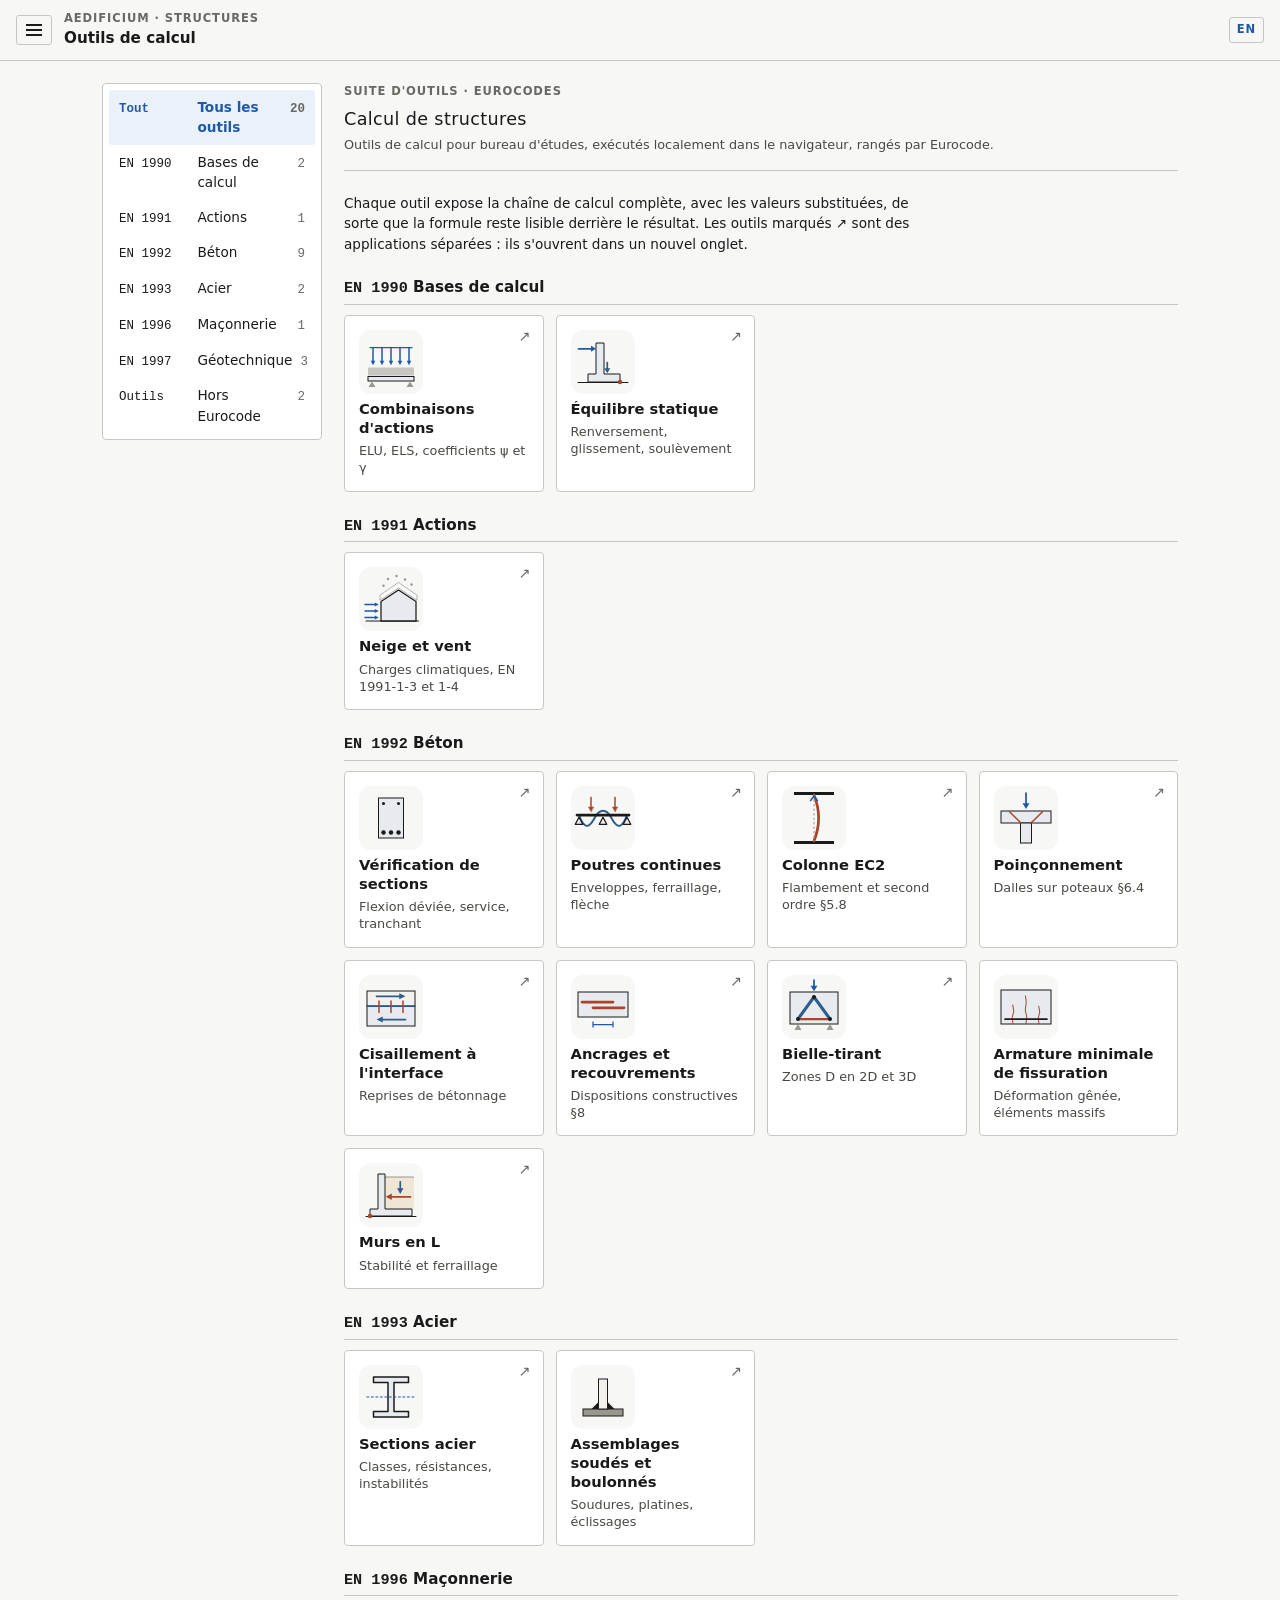
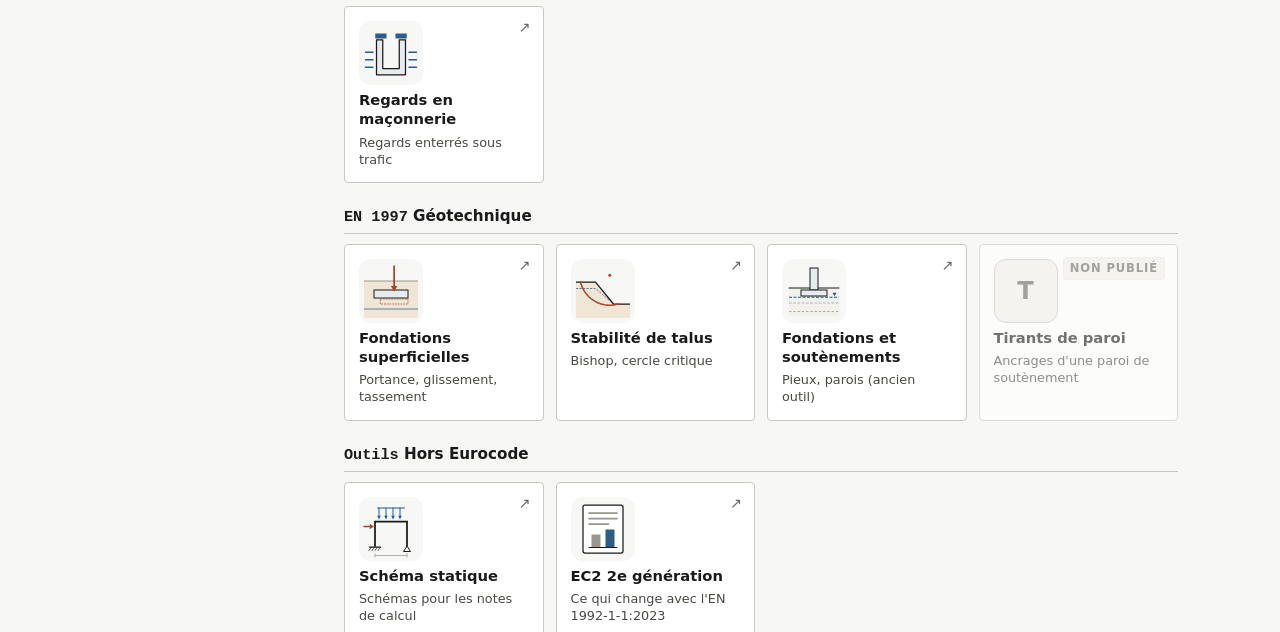
==== commit 2fed678a: "feat: page Mes projets (arborescence et feuilles, etape 9.5) Route #projets et #projets/<id> : proje" ====
--- a/index.html
+++ b/index.html
@@ -40,5 +40,6 @@
 -->
 <script src="./asmin.js"></script>
 <script src="./hub.js"></script>
+<script type="module" src="./projets/page.js"></script>
 </body>
 </html>
--- a/hub.css
+++ b/hub.css
@@ -293,3 +293,55 @@
   color:var(--accent);text-decoration:none;border:1px solid var(--bordure);
   border-radius:var(--rayon-petit);padding:3px 7px}
 .topbar .barre-langue:hover{background:var(--accent-doux)}
+
+/* ---------- Mes projets (etape 9.5) ---------- */
+.pj-actions{display:flex;flex-wrap:wrap;gap:6px;margin:10px 0 14px}
+.pj-actions.pj-serre{margin:6px 0 8px}
+.pj-actions button,.pj-bouton,.pj-ajout button,.pj-dialogue button{font:inherit;font-size:.82rem;
+  padding:5px 11px;border:1px solid var(--bordure);border-radius:var(--rayon-petit);
+  background:var(--surface-appui);color:var(--texte);cursor:pointer}
+.pj-actions button:hover,.pj-bouton:hover,.pj-ajout button:hover{background:var(--accent-doux)}
+button.pj-principal,.pj-dialogue button.pj-principal{background:var(--accent);border-color:var(--accent);color:#fff}
+button.pj-principal:hover{background:var(--accent);filter:brightness(1.1)}
+button.pj-danger{color:var(--refus)}
+.pj-vide,.pj-note{color:var(--texte-doux);margin:8px 0}
+.pj-note{font-size:.82rem}
+.pj-liste{list-style:none;margin:0;padding:0;border:1px solid var(--bordure);border-radius:var(--rayon);background:var(--surface)}
+.pj-liste li+li{border-top:1px solid var(--bordure-douce)}
+.pj-liste a{display:flex;justify-content:space-between;gap:12px;padding:10px 14px;color:var(--texte);text-decoration:none}
+.pj-liste a:hover{background:var(--accent-doux)}
+.pj-nom{font-weight:600}
+.pj-date{color:var(--texte-faible);font-size:.82rem}
+.pj-cadre{display:grid;grid-template-columns:minmax(220px,320px) 1fr;gap:14px;align-items:start}
+@media (max-width:760px){.pj-cadre{grid-template-columns:1fr}}
+.pj-arbre,.pj-detail{border:1px solid var(--bordure);border-radius:var(--rayon);background:var(--surface);padding:10px 12px;min-width:0}
+.pj-arbre ul{list-style:none;margin:0;padding:0 0 0 14px}
+.pj-arbre>ul{padding-left:0}
+.pj-noeud{display:flex;align-items:baseline;gap:6px;width:100%;text-align:left;font:inherit;
+  padding:3px 6px;border:0;border-radius:var(--rayon-petit);background:none;color:var(--texte);cursor:pointer}
+.pj-noeud:hover{background:var(--accent-doux)}
+.pj-noeud.pj-sel{background:var(--accent-doux);outline:1px solid var(--accent)}
+.pj-noeud.pj-coupe{opacity:.5;font-style:italic}
+.pj-racine{font-weight:600}
+.pj-dossier{font-weight:600}
+.pj-ic{color:var(--texte-faible);width:1em;flex:none}
+.pj-calcul{color:var(--texte-doux);font-size:.88rem}
+.pj-compte{margin-left:auto;color:var(--texte-faible);font-size:.76rem;white-space:nowrap}
+.pj-detail h2{margin:2px 0 4px;font-size:1.15rem}
+.pj-calc{border-top:1px solid var(--bordure-douce);padding-top:10px;margin-top:10px}
+.pj-calc h3{margin:0 0 6px;font-size:1rem}
+.pj-calc h3 small{color:var(--texte-faible);font-weight:400}
+.pj-feuilles{width:100%;border-collapse:collapse;font-family:var(--sans);font-size:.86rem}
+.pj-feuilles th,.pj-feuilles td{padding:5px 8px;border-bottom:1px solid var(--bordure-douce);text-align:left}
+.pj-feuilles th{background:var(--surface-appui);font-size:.72rem;letter-spacing:.06em;text-transform:uppercase}
+.pj-statut{font-size:.74rem;padding:1px 7px;border-radius:var(--rayon-petit);white-space:nowrap}
+.pj-statut.pj-justifier{background:var(--ok-fond);color:var(--ok)}
+.pj-statut.pj-etude{background:var(--surface-appui);color:var(--texte-doux)}
+.pj-ajout{display:flex;flex-wrap:wrap;gap:8px;align-items:end;margin-top:14px}
+.pj-ajout label{display:flex;flex-direction:column;gap:3px;font-size:.82rem;color:var(--texte-doux)}
+.pj-ajout select{font:inherit;padding:4px 6px;border:1px solid var(--bordure);border-radius:var(--rayon-petit);background:var(--surface)}
+.pj-dialogue{border:1px solid var(--bordure);border-radius:var(--rayon);padding:16px 18px;max-width:min(440px,calc(100vw - 32px));background:var(--surface);color:var(--texte)}
+.pj-dialogue::backdrop{background:rgba(26,26,26,.25)}
+.pj-q{display:flex;flex-direction:column;gap:6px;margin:0 0 12px}
+.pj-q input{font:inherit;padding:6px 8px;border:1px solid var(--bordure);border-radius:var(--rayon-petit)}
+.pj-boutons{display:flex;justify-content:flex-end;gap:8px}
